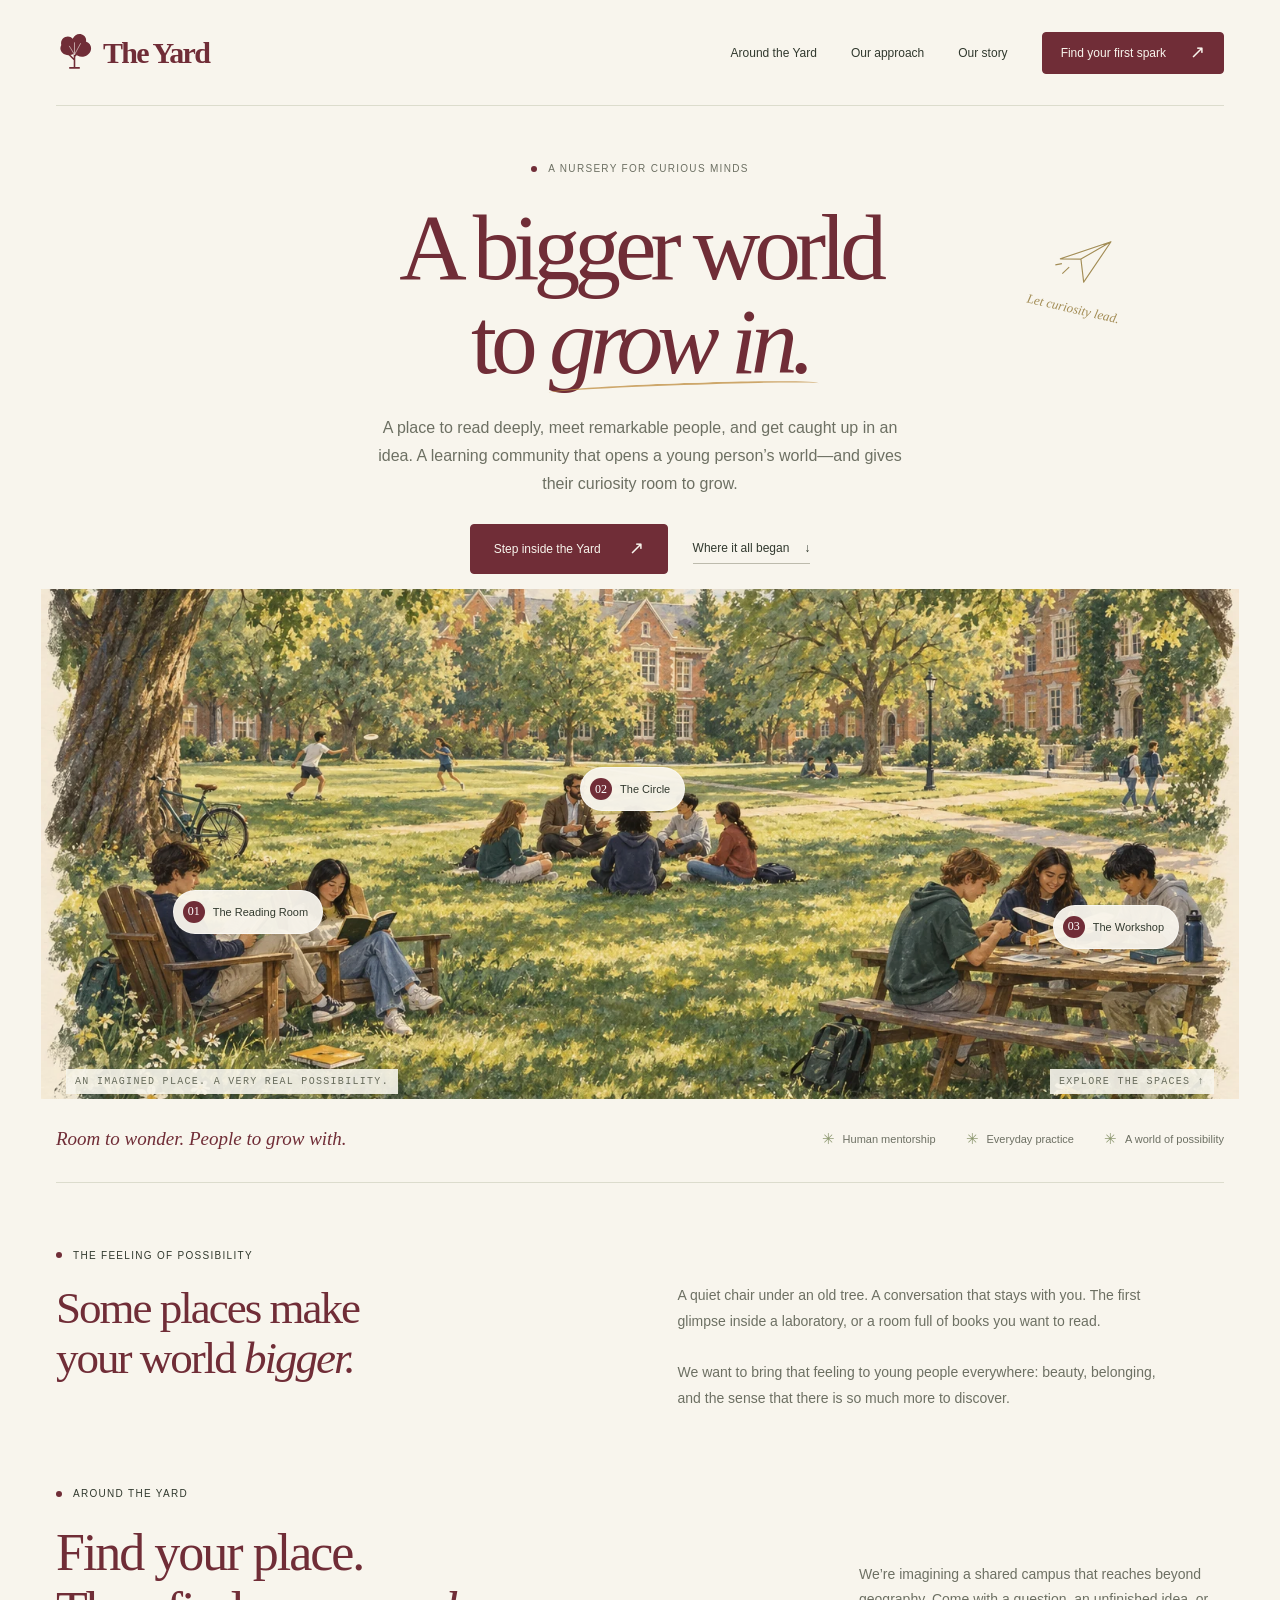
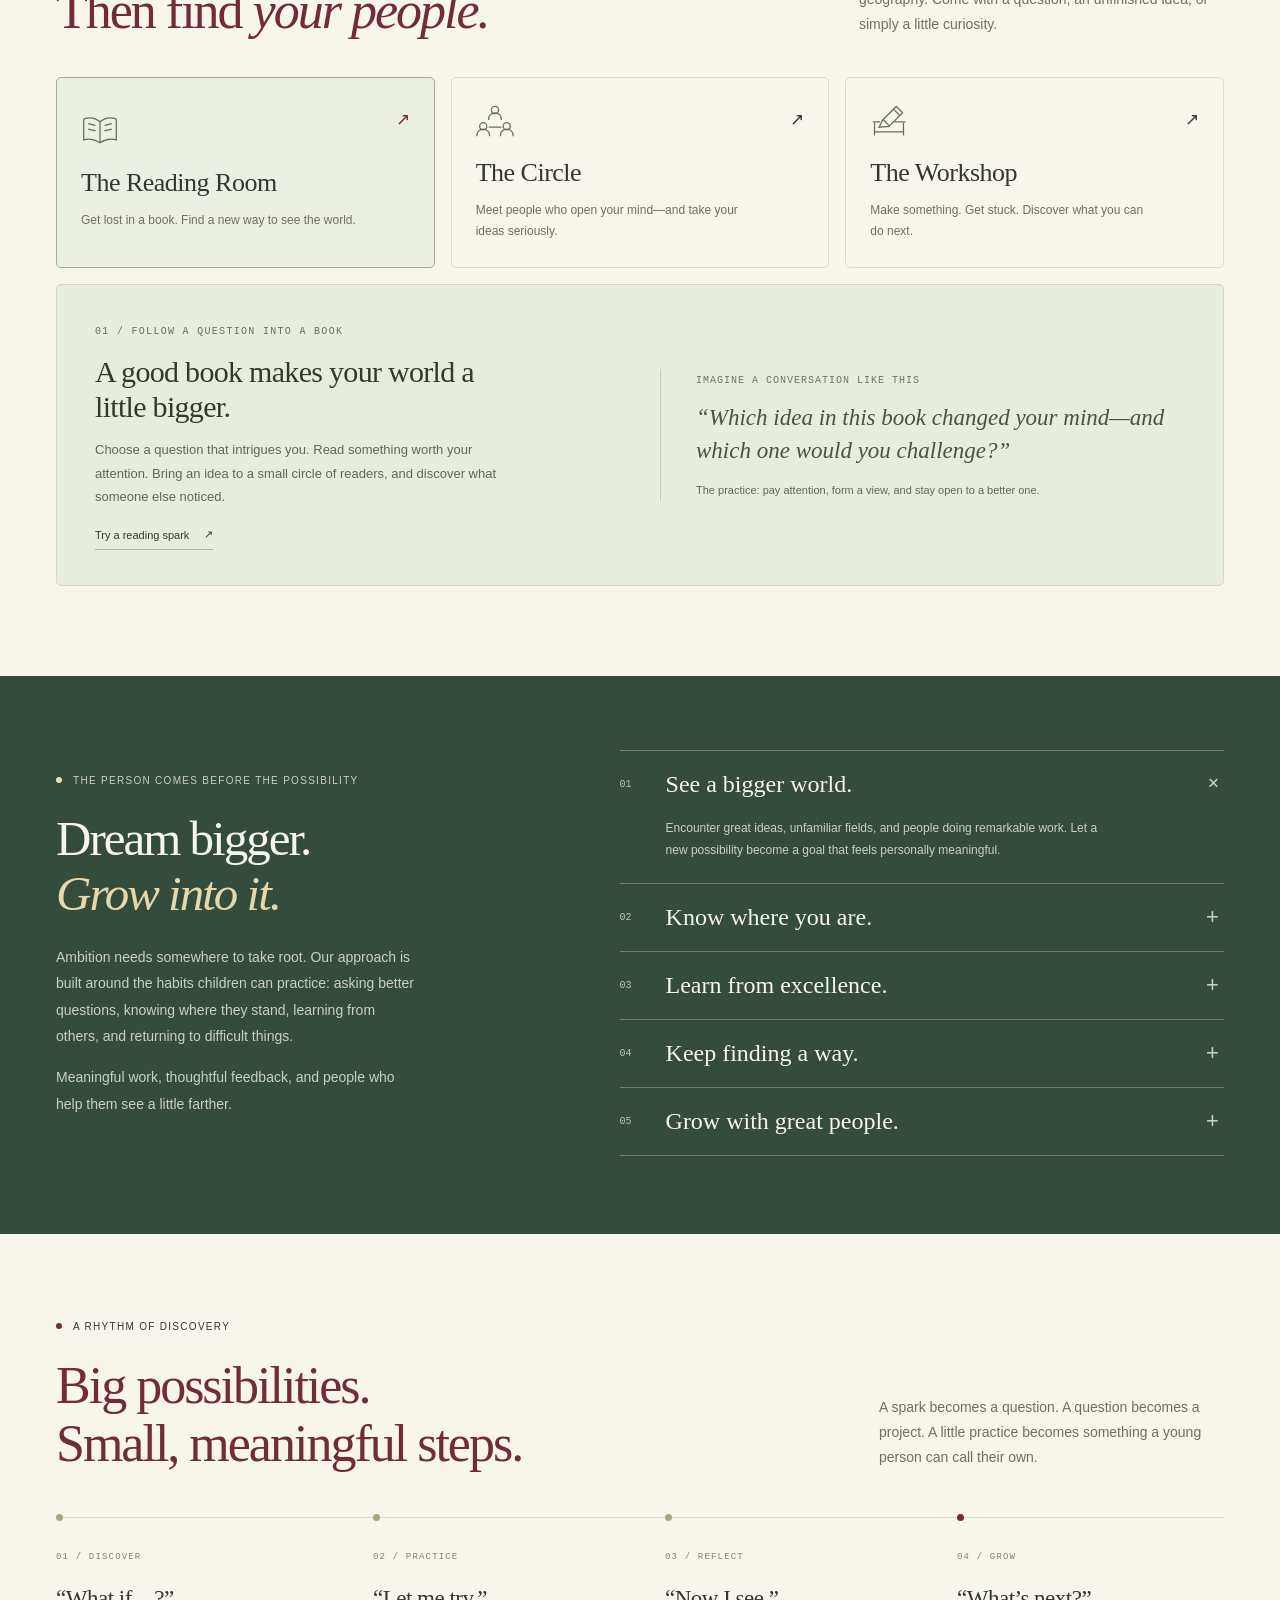
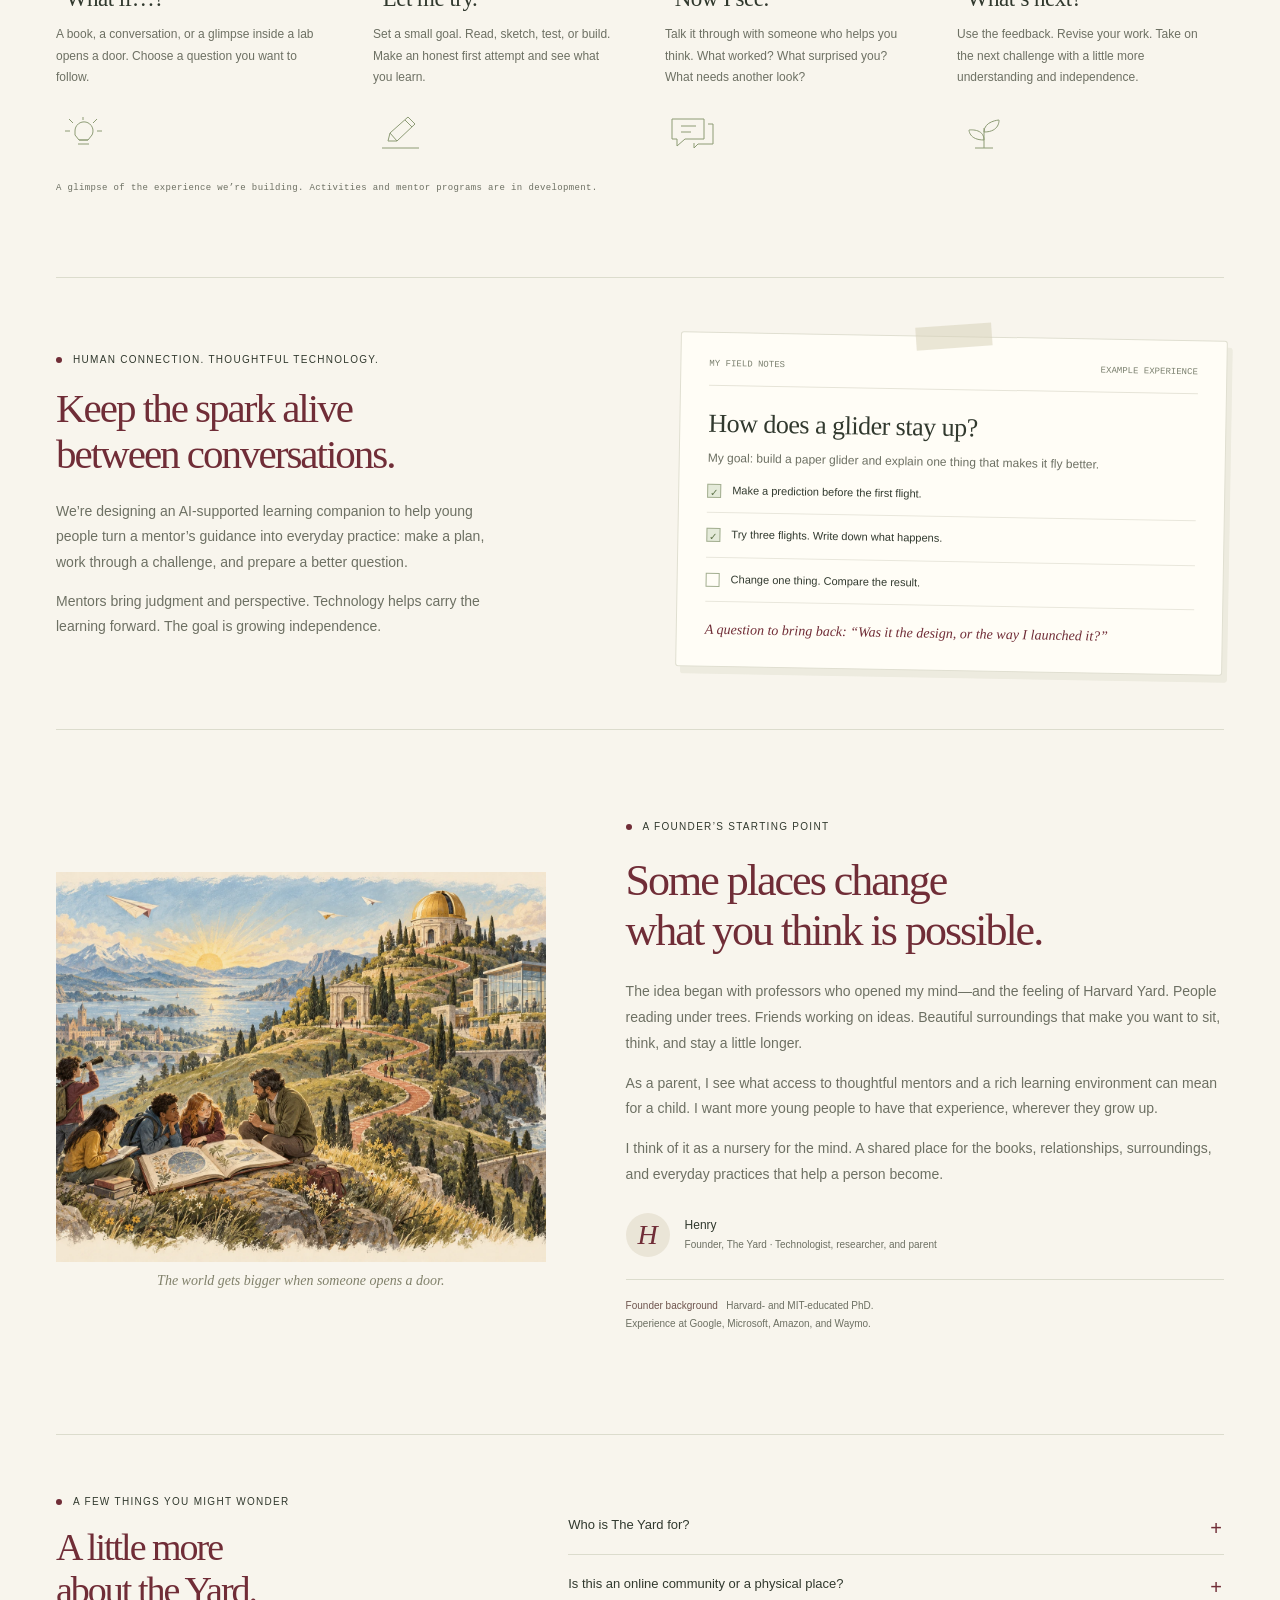
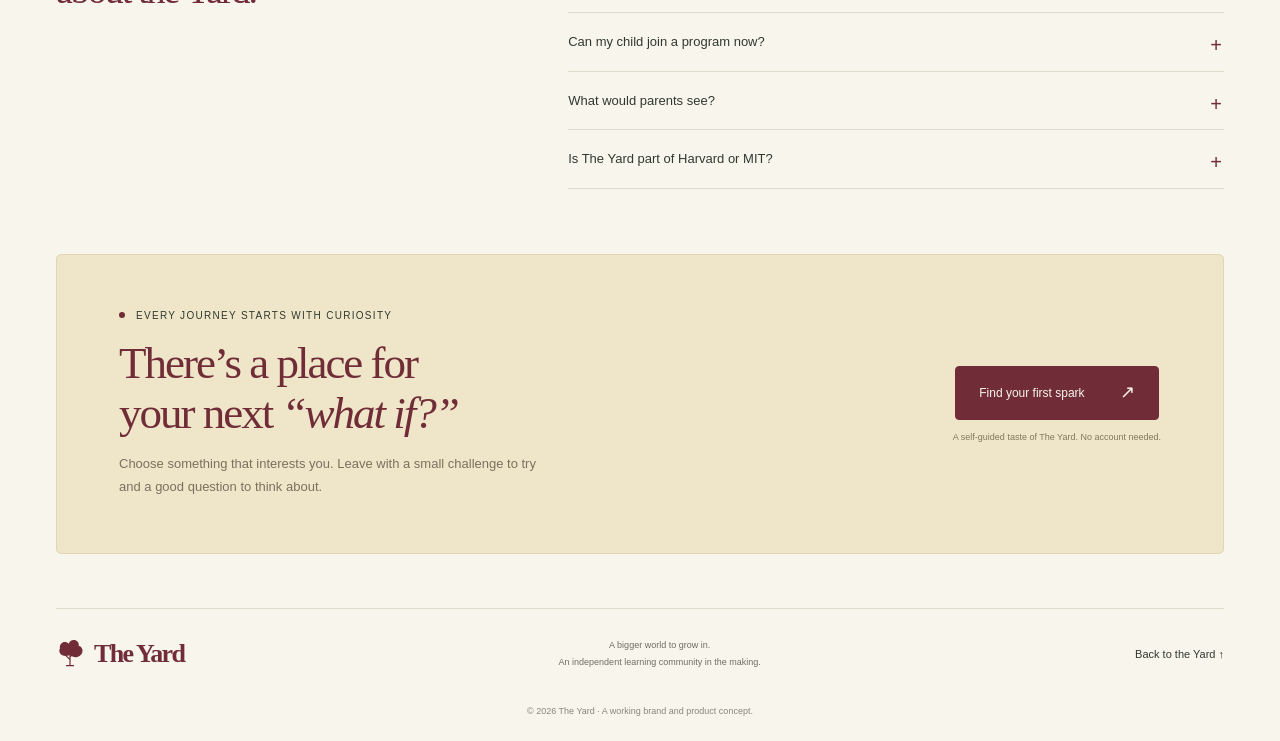
==== index.html @ 59ff6a90 "Create The Yard learning community landing page and brand explorer" ====
<!doctype html>
<html lang="en">
<head>
<meta charset="utf-8">
<meta name="viewport" content="width=device-width,initial-scale=1">
<meta name="theme-color" content="#f8f5ed">
<meta name="description" content="The Yard is a new learning community for curious young people. A place for great books, exceptional mentors, meaningful projects, and bigger possibilities.">
<meta property="og:title" content="The Yard — A bigger world to grow in.">
<meta property="og:description" content="Great books. Remarkable people. Ideas worth pursuing. An independent learning community in the making.">
<meta property="og:type" content="website">
<title>The Yard — A bigger world to grow in.</title>
<link rel="icon" href="data:image/svg+xml,%3Csvg xmlns='http://www.w3.org/2000/svg' viewBox='0 0 40 40'%3E%3Crect width='40' height='40' rx='8' fill='%23702d37'/%3E%3Cpath d='M20 30V15m0 8-9-6m9 3 9-7' stroke='%23f8f5ed' stroke-width='2' fill='none'/%3E%3Ccircle cx='13' cy='12' r='7' fill='%23f8f5ed'/%3E%3Ccircle cx='25' cy='10' r='7' fill='%23f8f5ed'/%3E%3Ccircle cx='29' cy='17' r='6' fill='%23f8f5ed'/%3E%3C/svg%3E">
<style>
:root{--paper:#f8f5ed;--wine:#702d37;--ink:#31392e;--muted:#6d7063;--line:#dcdccd;--green:#344c3c;--soft:#e8ecdf;--butter:#f0dfa8;--serif:Georgia,'Times New Roman',serif;--sans:Arial,Helvetica,sans-serif;--mono:'Courier New',monospace}
*{box-sizing:border-box}html{scroll-behavior:smooth;scroll-padding-top:25px}body{margin:0;background:var(--paper);color:var(--ink);font-family:var(--sans);-webkit-font-smoothing:antialiased}button,input{font:inherit}button{cursor:pointer;color:inherit}a{color:inherit;text-decoration:none}button,a{-webkit-tap-highlight-color:transparent}button:focus-visible,a:focus-visible,summary:focus-visible,input:focus-visible{outline:3px solid #ae7043;outline-offset:5px}::selection{background:var(--butter);color:var(--wine)}.wrap{width:min(1280px,calc(100% - 112px));margin:auto}.label{font:10px/1.5 var(--mono);letter-spacing:.13em;text-transform:uppercase}.eyebrow{font-size:10px;letter-spacing:.13em;text-transform:uppercase;display:flex;align-items:center;gap:11px}.eyebrow:before{content:'';width:6px;height:6px;border-radius:50%;background:var(--wine)}.serif{font-family:var(--serif);font-weight:400}.skip{position:fixed;top:-100px;left:20px;z-index:50;background:var(--wine);color:white;padding:14px}.skip:focus{top:10px}.brand{font:600 30px/1 var(--serif);letter-spacing:-1.7px;color:var(--wine);display:inline-flex;align-items:center;gap:10px}.brand svg{width:37px;height:43px;flex-shrink:0}.brand small{font:9px var(--sans);letter-spacing:0;align-self:flex-start;margin-top:5px}.button{display:inline-flex;align-items:center;justify-content:center;gap:28px;padding:17px 23px;font-size:12px;font-weight:500;background:var(--wine);color:var(--paper);border:1px solid var(--wine);border-radius:4px;transition:background .2s,transform .2s}.button:hover{background:#54202a;transform:translateY(-2px)}.button .arrow{font-size:18px;line-height:13px}.button.light{background:var(--paper);border-color:var(--paper);color:var(--wine)}.button.light:hover{background:#e9e4d6}.text-link{font-size:12px;display:inline-flex;align-items:center;gap:15px;border-bottom:1px solid #bdbbad;padding:8px 0}.text-link:hover{color:var(--wine);border-color:var(--wine)}header{height:106px;display:flex;align-items:center;justify-content:space-between;border-bottom:1px solid var(--line)}nav{display:flex;align-items:center;gap:34px;font-size:12px}nav>a:not(.button):hover{color:var(--wine)}nav .button{padding:13px 18px;gap:24px}
.hero{padding:57px 0 0;text-align:center;position:relative}.hero .eyebrow{justify-content:center;color:var(--muted)}h1{font:400 clamp(70px,7.3vw,106px)/1.01 var(--serif);letter-spacing:-6px;color:var(--wine);margin:27px 0 24px}h1 em{font-weight:400;position:relative}h1 em:after{content:'';position:absolute;bottom:0;left:0;right:-10px;height:8px;border-top:2px solid #c3944b;border-radius:50%;transform:rotate(-2deg);opacity:.8}.hero-description{max-width:540px;margin:0 auto;font-size:16px;line-height:1.75;color:var(--muted)}.hero-actions{display:flex;justify-content:center;align-items:center;gap:25px;margin:26px 0 15px}.hero-doodle{position:absolute;right:95px;top:116px;color:#a38d56;transform:rotate(13deg)}.hero-doodle svg{width:70px;height:70px}.hero-doodle span{display:block;font:italic 13px var(--serif);margin-top:6px}.campus{position:relative;margin:12px -15px 0}.campus>img{display:block;width:100%;height:510px;object-fit:cover;object-position:center 57%;mix-blend-mode:multiply}.campus figcaption{position:absolute;left:0;right:0;bottom:5px;display:flex;align-items:center;justify-content:space-between;font-size:9px;color:#676b5b;padding:0 25px}.campus figcaption span{padding:5px 9px;background:#f8f5ede6}.hotspot{position:absolute;border:1px solid #fff7;background:#f8f5edf2;padding:10px 14px 10px 9px;box-shadow:0 3px 20px #34452c18;border-radius:30px;font-size:11px;display:flex;align-items:center;gap:8px;transition:transform .2s,color .2s}.hotspot:hover{transform:translateY(-4px);color:var(--wine)}.hotspot i{display:grid;place-items:center;width:22px;height:22px;background:var(--wine);color:white;border-radius:50%;font:12px var(--serif);font-style:normal}.hotspot.reading{left:11%;top:59%}.hotspot.circle{left:45%;top:35%}.hotspot.workshop{right:5%;top:62%}.intro-line{display:flex;justify-content:space-between;align-items:center;padding:29px 0 32px;border-bottom:1px solid var(--line);gap:30px}.intro-line>p{font:italic 19px var(--serif);color:var(--wine);margin:0}.intro-line>div{display:flex;align-items:center;gap:30px;color:var(--muted);font-size:11px}.intro-line>div span{display:flex;align-items:center;gap:8px}.intro-line>div span:before{content:'✳';color:#8c976f;font-size:15px}
section{scroll-margin-top:25px}h2{font:400 52px/1.12 var(--serif);letter-spacing:-2px;margin:0;color:var(--wine)}h2 em{font-weight:400}.spaces{padding:86px 0 90px}.section-top{display:flex;justify-content:space-between;align-items:end;gap:50px;margin:25px 0 36px}.section-top>p{max-width:365px;color:var(--muted);font-size:14px;line-height:1.8;margin:0 0 3px}.space-tabs{display:grid;grid-template-columns:repeat(3,1fr);gap:16px}.space-tab{text-align:left;border:1px solid var(--line);background:transparent;padding:23px 24px 25px;border-radius:5px;transition:background .2s,border-color .2s;position:relative}.space-tab[aria-selected=true]{background:#ecefe3;border-color:#a1ae8d}.space-tab:hover{background:#eff0e7}.space-tab .tab-top{display:flex;justify-content:space-between;align-items:center;color:#647352;font-size:10px;margin-bottom:19px}.space-tab .tab-top svg{width:38px;height:38px;stroke-width:1.4}.space-tab h3{font:26px/1.15 var(--serif);letter-spacing:-.5px;margin:0 0 12px;color:var(--ink)}.space-tab p{font-size:12px;line-height:1.75;color:var(--muted);margin:0;max-width:280px}.space-tab .tab-arrow{position:absolute;right:24px;top:31px;font-size:17px}.space-tab[aria-selected=true] .tab-arrow{color:var(--wine)}.space-detail{display:grid;grid-template-columns:1fr 1fr;gap:40px;background:#e8ecdf;border:1px solid #d3d9c6;border-radius:5px;padding:35px 38px;margin-top:16px;min-height:240px;align-items:center}.space-detail .label{color:#647352}.space-detail h3{font:30px/1.18 var(--serif);letter-spacing:-.7px;margin:15px 0 14px;max-width:420px}.space-detail p{font-size:13px;line-height:1.8;color:#5f6856;max-width:425px;margin:0}.detail-example{border-left:1px solid #c4ccb7;padding-left:35px}.detail-example>span{font:10px var(--mono);letter-spacing:.1em;text-transform:uppercase;color:#687858}.detail-example blockquote{font:italic 23px/1.45 var(--serif);margin:14px 0;color:#45563c}.detail-example p{font-size:11px}.space-detail .text-link{margin-top:12px;font-size:11px;border-color:#aab69a}
.belief{background:var(--green);color:var(--paper);padding:74px 0 78px;position:relative;overflow:hidden}.belief .wrap{display:grid;grid-template-columns:1fr 1.25fr;gap:80px;align-items:center}.belief .eyebrow{color:#c8d1bd}.belief .eyebrow:before{background:var(--butter)}.belief h2{color:var(--paper);font-size:49px;margin:26px 0 22px}.belief h2 em{color:#e7d7a9}.belief p{font-size:14px;line-height:1.9;color:#c9d1c1;max-width:365px}.framework{border-top:1px solid #70816a}.framework details{border-bottom:1px solid #70816a}.framework summary{list-style:none;cursor:pointer;display:grid;grid-template-columns:30px 1fr 18px;gap:16px;align-items:center;padding:20px 0}.framework summary::-webkit-details-marker{display:none}.framework summary .num{font:10px var(--mono);color:#b9c6ac}.framework summary strong{font:24px var(--serif);font-weight:400}.framework summary .plus{color:#c6d1bb;font-size:22px;font-weight:300}.framework details[open] .plus{transform:rotate(45deg)}.framework details p{font-size:12px;line-height:1.8;max-width:450px;margin:0 26px 21px 46px;color:#c9d1c1}.framework summary:hover strong{color:var(--butter)}
.week{padding:87px 0 84px}.week .section-top>p{max-width:345px}.week-grid{display:grid;grid-template-columns:repeat(4,1fr);border-top:1px solid var(--line);margin-top:44px}.day{padding:27px 24px 0 0;position:relative}.day:before{content:'';position:absolute;left:0;top:-4px;width:7px;height:7px;border-radius:50%;background:#9caa86}.day:last-child:before{background:var(--wine)}.day+.day{padding-left:25px}.day+.day:before{left:25px}.day .label{color:#80846e;font-size:9px}.day h3{font:23px/1.2 var(--serif);letter-spacing:-.5px;margin:20px 0 12px}.day p{font-size:12px;line-height:1.8;color:var(--muted);margin:0}.day .day-icon{height:37px;margin-top:25px;display:flex;align-items:center;color:#8d9b75}.day-icon svg{width:55px;height:34px}.week-caption{margin:32px 0 0;color:var(--muted);font:9px var(--mono);letter-spacing:.04em}
.technology{border-top:1px solid var(--line);border-bottom:1px solid var(--line);display:grid;grid-template-columns:1fr 1fr;gap:75px;padding:58px 0;align-items:center}.technology h2{font-size:41px;margin:21px 0}.technology .copy p{font-size:14px;line-height:1.8;color:var(--muted);max-width:460px}.notebook{position:relative;background:#fffdf6;border:1px solid #e0dfd1;padding:26px 28px;box-shadow:5px 7px 0 #edebdf;transform:rotate(1deg);border-radius:3px}.notebook:before{content:'';position:absolute;width:76px;height:23px;background:#d8d2ba88;top:-12px;left:calc(50% - 38px);transform:rotate(-5deg)}.note-heading{display:flex;justify-content:space-between;color:#7b806f;font:9px var(--mono);padding-bottom:16px;border-bottom:1px solid #e6e4d8;gap:15px}.notebook h3{font:26px/1.2 var(--serif);font-weight:400;letter-spacing:-.5px;margin:22px 0 9px}.notebook>p{color:var(--muted);font-size:12px;line-height:1.7;margin:0}.note-task{display:flex;align-items:start;gap:11px;padding:13px 0;font-size:11px;line-height:1.6;border-bottom:1px solid #e9e7dc}.note-task:first-of-type{margin-top:14px}.note-check{width:14px;height:14px;flex-shrink:0;border:1px solid #a3ae90;margin-top:2px;display:grid;place-items:center;font-size:10px;color:#61754b}.note-check.done{background:#e4ead9}.note-footer{margin-top:17px;font:italic 14px/1.5 var(--serif);color:var(--wine)}
.story{padding:91px 0;display:grid;grid-template-columns:.9fr 1.1fr;gap:80px;align-items:center}.story-art{position:relative}.story-art img{width:100%;height:390px;object-fit:cover;mix-blend-mode:multiply;display:block}.story-art .art-caption{font:italic 14px/1.6 var(--serif);color:#81816b;display:block;text-align:center;margin-top:8px}.story h2{font-size:44px;margin:24px 0}.story p{font-size:14px;color:var(--muted);line-height:1.85}.founder{margin-top:25px;display:flex;gap:15px;align-items:center}.founder-mark{width:44px;height:44px;border-radius:50%;background:#eae5d7;color:var(--wine);font:italic 28px var(--serif);display:grid;place-items:center}.founder strong{display:block;font-size:12px;font-weight:500;margin-bottom:5px}.founder span{display:block;font-size:10px;line-height:1.6;color:var(--muted)}.founder-background{font-size:10px!important;border-top:1px solid var(--line);padding-top:17px;margin-top:22px!important;line-height:1.8!important}.founder-background b{color:#6e554e;font-weight:500}
.faq{border-top:1px solid var(--line);padding:61px 0 65px;display:grid;grid-template-columns:.8fr 1.2fr;gap:75px}.faq h2{font-size:38px;margin-top:19px}.faq details{border-bottom:1px solid var(--line)}.faq summary{list-style:none;cursor:pointer;padding:19px 26px 19px 0;font-size:13px;line-height:1.5;position:relative}.faq summary::-webkit-details-marker{display:none}.faq summary:after{content:'+';position:absolute;right:2px;top:17px;font-size:20px;font-weight:300;color:var(--wine)}.faq details[open] summary:after{content:'−'}.faq details p{font-size:12px;line-height:1.8;color:var(--muted);margin:0 20px 20px 0}
.start{background:#efe5c9;padding:55px 62px;border:1px solid #e0d5b6;border-radius:5px;margin:0 0 54px;display:flex;align-items:center;justify-content:space-between;gap:50px;position:relative;overflow:hidden}.start h2{font-size:45px;margin:17px 0 15px}.start p{font-size:13px;line-height:1.7;color:#7a725e;max-width:425px;margin:0}.start-action{flex-shrink:0;text-align:center}.start-action small{display:block;font-size:9px;color:#81775f;margin-top:12px}.start .button{padding:19px 23px;gap:35px}footer{border-top:1px solid var(--line);padding:28px 0 35px;display:flex;justify-content:space-between;align-items:center;gap:25px}footer .brand{font-size:26px}footer .brand svg{width:28px;height:34px}footer p{font-size:9px;color:var(--muted);line-height:1.8;text-align:center;margin:0;max-width:470px}footer>a:last-child{font-size:11px;white-space:nowrap}.footer-note{font-size:9px;text-align:center;color:#898778;padding-bottom:25px}
.place-note{display:grid;grid-template-columns:1fr 1fr;gap:22px 75px;padding:67px 0 0}.place-note .eyebrow{grid-column:1/-1}.place-note h2{font-size:45px}.place-note p{font-size:14px;line-height:1.85;color:var(--muted);max-width:495px;margin:0}.place-note+section.spaces{padding-top:76px}@media(max-width:760px){.place-note{display:block;padding-top:44px}.place-note h2{font-size:38px;margin:22px 0}.place-note p{font-size:13px}.place-note+section.spaces{padding-top:49px}}
/* A real, self-contained taste of the learning experience. */
dialog{width:min(620px,calc(100% - 30px));max-height:calc(100dvh - 40px);border:1px solid #d4d4c1;border-radius:8px;background:var(--paper);color:var(--ink);padding:35px;box-shadow:0 20px 100px #17201533}dialog::backdrop{background:#23302685;backdrop-filter:blur(4px)}.dialog-top{display:flex;align-items:center;justify-content:space-between;gap:20px}.dialog-top .label{color:#6f795e}.close-dialog{width:34px;height:34px;border-radius:50%;border:1px solid var(--line);background:transparent;font-size:23px;line-height:1}.close-dialog:hover{background:#e8eadf}dialog h2{font-size:37px;margin:20px 0 13px;letter-spacing:-1.5px}dialog .dialog-intro{font-size:13px;line-height:1.7;color:var(--muted);margin:0 0 22px}fieldset{padding:0;border:0;margin:0 0 22px}legend{font-size:12px;margin-bottom:12px;font-weight:600}.choice-grid{display:grid;grid-template-columns:repeat(3,1fr);gap:9px}.choice{display:flex;align-items:center;gap:7px;padding:13px 10px;border:1px solid var(--line);border-radius:4px;font-size:11px;cursor:pointer;line-height:1.4}.choice:has(input:checked){border-color:#879976;background:#e7eddd}.choice input{accent-color:var(--green);margin:0;width:14px;height:14px;flex-shrink:0}.form-note{font-size:10px;line-height:1.7;color:var(--muted);margin:14px 0 0}.mission-result h3{font:27px/1.2 var(--serif);margin:18px 0 12px}.mission-result>p{font-size:13px;line-height:1.8;color:var(--muted)}.mission-list{padding-left:22px;margin:21px 0;font-size:12px;line-height:1.75}.mission-list li{padding:0 0 12px 5px}.result-actions{display:flex;align-items:center;gap:20px;flex-wrap:wrap}.result-actions .button{padding:14px 18px}.result-actions .text-link{background:none;border-top:0;border-left:0;border-right:0}.mission-question{font:italic 19px/1.5 var(--serif);color:var(--wine);border-left:2px solid #c7b57c;padding-left:16px;margin:20px 0 25px}.download-status{min-height:16px;font-size:11px;color:#5e744b;margin-top:13px}body.dialog-open{overflow:hidden}[hidden]{display:none!important}
@media(min-width:1600px){.wrap{width:min(1440px,calc(100% - 160px))}.campus>img{height:560px}.hero{padding-top:70px}}
@media(max-width:1100px){.wrap{width:calc(100% - 64px)}nav{gap:22px}.hero-doodle{right:20px;top:130px}.hero-doodle svg{width:50px}.hero-doodle span{font-size:11px}h1{font-size:90px}.campus>img{height:440px}.intro-line>div{gap:17px}.intro-line>p{font-size:17px}.belief .wrap{gap:40px}.technology{gap:40px}.story{gap:40px}.story-art img{height:360px}.start{padding:45px 35px;gap:25px}.start h2{font-size:39px}.space-tab{padding:22px 18px}.space-tab h3{font-size:23px}.space-detail{padding:29px;gap:25px}}
@media(max-width:760px){.wrap{width:calc(100% - 40px)}header{height:83px}.brand{font-size:27px}.brand svg{width:30px;height:37px}nav>a:not(.button){display:none}nav .button{font-size:10px;padding:12px 13px;gap:15px}.hero{padding-top:42px}.hero .eyebrow{font-size:8px;letter-spacing:.12em}h1{font-size:clamp(54px,11.6vw,78px);letter-spacing:-3.8px;margin:26px 0 24px;line-height:1.06}.hero-description{font-size:14px;line-height:1.8;max-width:420px}.hero-actions{gap:20px;margin-top:23px}.hero-actions .button{padding:15px 18px}.hero-actions .text-link{font-size:11px}.hero-doodle{display:none}.campus{margin:20px -15px 0}.campus>img{height:340px;object-position:center center}.hotspot{font-size:9px;padding:7px 9px 7px 6px;gap:5px}.hotspot i{width:18px;height:18px;font-size:10px}.hotspot.reading{left:3%;top:61%}.hotspot.circle{left:39%;top:33%}.hotspot.workshop{right:2%;top:67%}.campus figcaption{position:relative;bottom:auto;padding:0 9px;gap:15px;text-align:left;align-items:start;margin-top:5px}.campus figcaption span{font-size:7px;line-height:1.5;padding:0}.campus figcaption span:last-child{text-align:right}.intro-line{display:block;padding:28px 0}.intro-line>p{font-size:19px;text-align:center}.intro-line>div{margin-top:22px;justify-content:center;gap:17px;font-size:9px}.intro-line>div span{gap:6px}.intro-line>div span:before{font-size:12px}.spaces{padding:57px 0 60px}h2{font-size:41px;letter-spacing:-1.6px}.section-top{display:block;margin:23px 0 28px}.section-top>p{font-size:13px;max-width:450px;margin-top:23px}.space-tabs{gap:8px}.space-tab{padding:15px 9px}.space-tab .tab-top{margin-bottom:14px;font-size:8px}.space-tab .tab-top svg{width:30px;height:30px}.space-tab h3{font-size:19px;line-height:1.1;letter-spacing:-.5px;margin-bottom:0}.space-tab p{display:none}.space-tab .tab-arrow{font-size:12px;right:10px;top:24px}.space-detail{display:block;padding:25px 22px;min-height:370px;margin-top:10px}.space-detail h3{font-size:27px}.space-detail p{font-size:12px}.detail-example{padding:20px 0 0;border-left:0;border-top:1px solid #c4ccb7;margin-top:22px}.detail-example blockquote{font-size:21px;line-height:1.4}.detail-example p{font-size:11px}.belief{padding:51px 0}.belief .wrap{display:block}.belief h2{font-size:41px}.belief p{font-size:13px;max-width:430px}.framework{margin-top:30px}.framework summary{padding:18px 0;gap:10px}.framework summary strong{font-size:22px}.framework details p{margin-left:40px}.week{padding:56px 0}.week-grid{grid-template-columns:1fr 1fr;margin-top:33px;gap:25px 22px}.day,.day+.day{padding:23px 0 0}.day+.day:before{left:0}.day:nth-child(n+3){border-top:1px solid var(--line)}.day h3{font-size:23px}.day p{font-size:12px}.day .day-icon{margin-top:17px}.week-caption{font-size:8px;line-height:1.7}.technology{grid-template-columns:1fr;gap:33px;padding:49px 0 54px}.technology h2{font-size:37px}.technology .copy p{font-size:13px}.notebook{padding:24px 22px;margin:0 5px}.note-heading{font-size:8px}.story{grid-template-columns:1fr;gap:29px;padding:50px 0}.story-art{order:2}.story-art img{height:290px}.story h2{font-size:38px}.story p{font-size:13px}.story-art .art-caption{font-size:13px}.faq{grid-template-columns:1fr;gap:15px;padding:44px 0}.faq h2{font-size:34px}.faq summary{font-size:12px}.start{padding:34px 25px;display:block;margin-bottom:35px}.start h2{font-size:36px}.start p{font-size:12px}.start-action{margin-top:25px;display:inline-block}.start .button{padding:16px 20px;gap:25px}footer{flex-wrap:wrap;padding:25px 0;gap:20px}footer p{order:3;text-align:left;max-width:450px;font-size:9px}footer>a:last-child{margin-left:auto;font-size:10px}.footer-note{text-align:left;font-size:8px}.choice-grid{grid-template-columns:1fr}.choice{padding:12px;font-size:12px}dialog{padding:25px;max-height:calc(100dvh - 24px)}dialog h2{font-size:33px}.result-actions{gap:13px}.mission-question{font-size:18px}}
@media(prefers-reduced-motion:reduce){html{scroll-behavior:auto}*,*:before,*:after{transition:none!important;animation:none!important}}
</style>
</head>
<body>
<a href="#main" class="skip">Skip to content</a>
<div class="wrap"><header>
<a class="brand" href="#" aria-label="The Yard home"><svg viewBox="0 0 42 47" fill="none" aria-hidden="true"><path d="M21 40V20m0 12L10 21m11 7 11-12M15 41h12" stroke="currentColor" stroke-width="1.8"/><path d="M21 25C10 30 2 22 6 15c-2-8 8-13 13-7 4-10 17-5 15 3 9 3 7 15-2 17-5 1-8-1-11-3Z" fill="currentColor"/><path d="m21 26-6-10m6 10 7-13M21 26V12" stroke="#f8f5ed" stroke-width="1" opacity=".65"/></svg>The Yard</a>
<nav aria-label="Main navigation"><a href="#yard">Around the Yard</a><a href="#approach">Our approach</a><a href="#story">Our story</a><a class="button" href="#start">Find your first spark <span class="arrow" aria-hidden="true">↗</span></a></nav>
</header></div>
<main id="main">
<div class="wrap">
<section class="hero" aria-labelledby="hero-title">
<div class="eyebrow">A nursery for curious minds</div>
<h1 id="hero-title">A bigger world<br>to <em>grow in.</em></h1>
<p class="hero-description">A place to read deeply, meet remarkable people, and get caught up in an idea. A learning community that opens a young person’s world—and gives their curiosity room to grow.</p>
<div class="hero-actions"><a class="button" href="#yard">Step inside the Yard <span class="arrow" aria-hidden="true">↗</span></a><a class="text-link" href="#story">Where it all began <span aria-hidden="true">↓</span></a></div>
<div class="hero-doodle" aria-hidden="true"><svg viewBox="0 0 80 80" fill="none"><path d="m13 48 52-32-20 52-9-25-23 5Zm23-5 29-27M19 64l6-9m-16 1 7-3" stroke="currentColor" stroke-width="1.3" stroke-linejoin="round"/></svg><span>Let curiosity lead.</span></div>
<figure class="campus"><img src="[data-uri]" width="1536" height="1024" alt="An illustrated leafy university yard where young people read, build a model glider, play, and talk with a mentor." fetchpriority="high">
<button class="hotspot reading" type="button" data-space-link="reading"><i aria-hidden="true">01</i>The Reading Room</button><button class="hotspot circle" type="button" data-space-link="circle"><i aria-hidden="true">02</i>The Circle</button><button class="hotspot workshop" type="button" data-space-link="workshop"><i aria-hidden="true">03</i>The Workshop</button>
<figcaption><span class="label">An imagined place. A very real possibility.</span><span class="label">Explore the spaces ↑</span></figcaption></figure>
</section>
<div class="intro-line"><p>Room to wonder. People to grow with.</p><div><span>Human mentorship</span><span>Everyday practice</span><span>A world of possibility</span></div></div>
<section class="place-note" aria-labelledby="place-title"><div class="eyebrow">The feeling of possibility</div><h2 id="place-title">Some places make<br>your world <em>bigger.</em></h2><p>A quiet chair under an old tree. A conversation that stays with you. The first glimpse inside a laboratory, or a room full of books you want to read.<br><br>We want to bring that feeling to young people everywhere: beauty, belonging, and the sense that there is so much more to discover.</p></section>
<section class="spaces" id="yard" aria-labelledby="spaces-title"><div class="eyebrow">Around the Yard</div><div class="section-top"><h2 id="spaces-title">Find your place.<br>Then find <em>your people.</em></h2><p>We’re imagining a shared campus that reaches beyond geography. Come with a question, an unfinished idea, or simply a little curiosity.</p></div>
<div class="space-tabs" role="tablist" aria-label="Explore the spaces in The Yard">
<button class="space-tab" type="button" id="tab-reading" role="tab" aria-selected="true" aria-controls="space-panel" data-space="reading"><span class="tab-top"><svg viewBox="0 0 42 38" fill="none" stroke="currentColor" aria-hidden="true"><path d="M21 10C15 5 8 5 3 7v23c6-2 12-1 18 3 6-4 12-5 18-3V7c-5-2-12-2-18 3Zm0 0v23M8 12l8 2m-8 4 8 2m10-6 8-2m-8 8 8-2"/></svg></span><span class="tab-arrow" aria-hidden="true">↗</span><h3>The Reading Room</h3><p>Get lost in a book. Find a new way to see the world.</p></button>
<button class="space-tab" type="button" id="tab-circle" role="tab" aria-selected="false" aria-controls="space-panel" tabindex="-1" data-space="circle"><span class="tab-top"><svg viewBox="0 0 42 38" fill="none" stroke="currentColor" aria-hidden="true"><circle cx="21" cy="8" r="4"/><circle cx="8" cy="26" r="4"/><circle cx="34" cy="26" r="4"/><path d="M14 19v-1a7 7 0 0 1 14 0v1M1 37v-1a7 7 0 0 1 14 0v1m12 0v-1a7 7 0 0 1 14 0v1M14 27h14"/></svg></span><span class="tab-arrow" aria-hidden="true">↗</span><h3>The Circle</h3><p>Meet people who open your mind—and take your ideas seriously.</p></button>
<button class="space-tab" type="button" id="tab-workshop" role="tab" aria-selected="false" aria-controls="space-panel" tabindex="-1" data-space="workshop"><span class="tab-top"><svg viewBox="0 0 42 38" fill="none" stroke="currentColor" aria-hidden="true"><path d="m10 27 4-8L29 4l7 7-15 15-11 1ZM26 7l7 7M15 19l7 7M5 32h32M5 36V22m32 14V22"/><path d="M3 21h8m16 0h12"/></svg></span><span class="tab-arrow" aria-hidden="true">↗</span><h3>The Workshop</h3><p>Make something. Get stuck. Discover what you can do next.</p></button>
</div>
<div class="space-detail" id="space-panel" role="tabpanel" aria-labelledby="tab-reading" tabindex="0"><div><span class="label" id="space-kicker">01 / Follow a question into a book</span><h3 id="space-title">A good book makes your world a little bigger.</h3><p id="space-copy">Choose a question that intrigues you. Read something worth your attention. Bring an idea to a small circle of readers, and discover what someone else noticed.</p><button class="text-link" type="button" id="space-try" data-open-mission style="background:none;border-top:0;border-left:0;border-right:0">Try a reading spark <span aria-hidden="true">↗</span></button></div><div class="detail-example"><span>Imagine a conversation like this</span><blockquote id="space-question">“Which idea in this book changed your mind—and which one would you challenge?”</blockquote><p id="space-example">The practice: pay attention, form a view, and stay open to a better one.</p></div></div>
</section>
</div>
<section class="belief" id="approach" aria-labelledby="belief-title"><div class="wrap"><div><div class="eyebrow">The person comes before the possibility</div><h2 id="belief-title">Dream bigger.<br><em>Grow into it.</em></h2><p>Ambition needs somewhere to take root. Our approach is built around the habits children can practice: asking better questions, knowing where they stand, learning from others, and returning to difficult things.</p><p>Meaningful work, thoughtful feedback, and people who help them see a little farther.</p></div><div class="framework">
<details open><summary><span class="num">01</span><strong>See a bigger world.</strong><span class="plus" aria-hidden="true">+</span></summary><p>Encounter great ideas, unfamiliar fields, and people doing remarkable work. Let a new possibility become a goal that feels personally meaningful.</p></details>
<details><summary><span class="num">02</span><strong>Know where you are.</strong><span class="plus" aria-hidden="true">+</span></summary><p>Make a prediction. Try something. Notice the gap between what you expected and what happened. Honest reflection gives the next step a direction.</p></details>
<details><summary><span class="num">03</span><strong>Learn from excellence.</strong><span class="plus" aria-hidden="true">+</span></summary><p>Study a beautiful proof, a thoughtful argument, or an ingenious design. Compare approaches, ask what makes them work, and raise the standard of your own work.</p></details>
<details><summary><span class="num">04</span><strong>Keep finding a way.</strong><span class="plus" aria-hidden="true">+</span></summary><p>Return after a failed attempt. Change the strategy, ask for help, and make one concrete improvement. Give persistence a thoughtful practice.</p></details>
<details><summary><span class="num">05</span><strong>Grow with great people.</strong><span class="plus" aria-hidden="true">+</span></summary><p>Build relationships with mentors and peers who are curious about your thinking. Prepare questions, listen carefully, and put their feedback to work.</p></details>
</div></div></section>
<div class="wrap">
<section class="week" aria-labelledby="week-title"><div class="eyebrow">A rhythm of discovery</div><div class="section-top"><h2 id="week-title">Big possibilities.<br>Small, meaningful steps.</h2><p>A spark becomes a question. A question becomes a project. A little practice becomes something a young person can call their own.</p></div><div class="week-grid">
<article class="day"><span class="label">01 / Discover</span><h3>“What if…?”</h3><p>A book, a conversation, or a glimpse inside a lab opens a door. Choose a question you want to follow.</p><div class="day-icon" aria-hidden="true"><svg viewBox="0 0 55 34" fill="none" stroke="currentColor"><path d="M22 28h11m-10-4h9m-13-9a9 9 0 1 1 17 4l-4 5h-9l-4-5ZM27 1v3M9 15h5m27 0h5M13 3l4 4m20 0 4-4"/></svg></div></article>
<article class="day"><span class="label">02 / Practice</span><h3>“Let me try.”</h3><p>Set a small goal. Read, sketch, test, or build. Make an honest first attempt and see what you learn.</p><div class="day-icon" aria-hidden="true"><svg viewBox="0 0 55 34" fill="none" stroke="currentColor"><path d="m15 25 2-8L35 1l7 7-18 17-9 0Zm2-8 7 8M32 4l7 7M9 32h37"/></svg></div></article>
<article class="day"><span class="label">03 / Reflect</span><h3>“Now I see.”</h3><p>Talk it through with someone who helps you think. What worked? What surprised you? What needs another look?</p><div class="day-icon" aria-hidden="true"><svg viewBox="0 0 55 34" fill="none" stroke="currentColor"><path d="M7 3h32v20H20l-8 7v-7H7ZM16 10h15m-15 6h10m17-8h5v20H33l-4 4v-5"/></svg></div></article>
<article class="day"><span class="label">04 / Grow</span><h3>“What’s next?”</h3><p>Use the feedback. Revise your work. Take on the next challenge with a little more understanding and independence.</p><div class="day-icon" aria-hidden="true"><svg viewBox="0 0 55 34" fill="none" stroke="currentColor"><path d="M27 32V12m0 12C12 24 12 14 12 14s15-2 15 10Zm0-8C27 5 42 4 42 4s1 12-15 12ZM18 32h18"/></svg></div></article>
</div><p class="week-caption">A glimpse of the experience we’re building. Activities and mentor programs are in development.</p></section>
<section class="technology" aria-labelledby="technology-title"><div class="copy"><div class="eyebrow">Human connection. Thoughtful technology.</div><h2 id="technology-title">Keep the spark alive<br>between conversations.</h2><p>We’re designing an AI-supported learning companion to help young people turn a mentor’s guidance into everyday practice: make a plan, work through a challenge, and prepare a better question.</p><p>Mentors bring judgment and perspective. Technology helps carry the learning forward. The goal is growing independence.</p></div><div class="notebook" aria-label="Illustrative practice notebook"><div class="note-heading"><span>MY FIELD NOTES</span><span>EXAMPLE EXPERIENCE</span></div><h3>How does a glider stay up?</h3><p>My goal: build a paper glider and explain one thing that makes it fly better.</p><div class="note-task"><span class="note-check done" aria-hidden="true">✓</span><span>Make a prediction before the first flight.</span></div><div class="note-task"><span class="note-check done" aria-hidden="true">✓</span><span>Try three flights. Write down what happens.</span></div><div class="note-task"><span class="note-check" aria-hidden="true"></span><span>Change one thing. Compare the result.</span></div><div class="note-footer">A question to bring back: “Was it the design, or the way I launched it?”</div></div></section>
<section class="story" id="story" aria-labelledby="story-title"><div class="story-art"><img src="[data-uri]" width="1536" height="1024" loading="lazy" alt="An illustrated path from a circle of young readers toward a university, observatory, and science laboratory."><span class="art-caption">The world gets bigger when someone opens a door.</span></div><div><div class="eyebrow">A founder’s starting point</div><h2 id="story-title">Some places change<br>what you think is possible.</h2><p>The idea began with professors who opened my mind—and the feeling of Harvard Yard. People reading under trees. Friends working on ideas. Beautiful surroundings that make you want to sit, think, and stay a little longer.</p><p>As a parent, I see what access to thoughtful mentors and a rich learning environment can mean for a child. I want more young people to have that experience, wherever they grow up.</p><p>I think of it as a nursery for the mind. A shared place for the books, relationships, surroundings, and everyday practices that help a person become.</p><div class="founder"><div class="founder-mark" aria-hidden="true">H</div><div><strong>Henry</strong><span>Founder, The Yard · Technologist, researcher, and parent</span></div></div><p class="founder-background"><b>Founder background</b> &nbsp; Harvard- and MIT-educated PhD.<br>Experience at Google, Microsoft, Amazon, and Waymo.</p></div></section>
<section class="faq" id="questions" aria-labelledby="faq-title"><div><div class="eyebrow">A few things you might wonder</div><h2 id="faq-title">A little more<br>about the Yard.</h2></div><div>
<details><summary>Who is The Yard for?</summary><p>We’re initially imagining curious young people around ages 11–16, including those still discovering what interests them. The starting point is willingness to explore, try, and learn with others.</p></details>
<details><summary>Is this an online community or a physical place?</summary><p>The vision begins with an online community: reading circles, mentor conversations, and meaningful projects that connect young people across geography. Local gatherings and visits to inspiring places are part of the longer-term ambition. The illustrated campus represents that vision.</p></details>
<details><summary>Can my child join a program now?</summary><p>The Yard is an early-stage venture. Programs, mentor participation, and pricing are still being developed. You can try the first-spark activity on this page today; it’s a self-guided sample, with no account or registration required.</p></details>
<details><summary>What would parents see?</summary><p>Our intention is to share concrete examples of learning: the goal a child chose, the work they attempted, and how they responded to feedback. Young people should have a meaningful say in their goals and room to develop independence.</p></details>
<details><summary>Is The Yard part of Harvard or MIT?</summary><p>The Yard is an independent venture. Harvard and MIT refer to the founder’s educational background. The Yard is not affiliated with or endorsed by either university.</p></details>
</div></section>
<section class="start" id="start" aria-labelledby="start-title"><div><div class="eyebrow">Every journey starts with curiosity</div><h2 id="start-title">There’s a place for<br>your next <em>“what if?”</em></h2><p>Choose something that interests you. Leave with a small challenge to try and a good question to think about.</p></div><div class="start-action"><button class="button" type="button" data-open-mission>Find your first spark <span class="arrow" aria-hidden="true">↗</span></button><small>A self-guided taste of The Yard. No account needed.</small></div></section>
</div>
</main>
<div class="wrap"><footer><a class="brand" href="#" aria-label="The Yard home"><svg viewBox="0 0 42 47" fill="none" aria-hidden="true"><path d="M21 40V20m0 12L10 21m11 7 11-12M15 41h12" stroke="currentColor" stroke-width="1.8"/><path d="M21 25C10 30 2 22 6 15c-2-8 8-13 13-7 4-10 17-5 15 3 9 3 7 15-2 17-5 1-8-1-11-3Z" fill="currentColor"/></svg>The Yard</a><p>A bigger world to grow in.<br>An independent learning community in the making.</p><a href="#main">Back to the Yard <span aria-hidden="true">↑</span></a></footer><div class="footer-note">© <span id="year">2026</span> The Yard · A working brand and product concept.</div></div>
<dialog id="spark-dialog" aria-labelledby="spark-title"><div class="dialog-top"><span class="label">A little spark from the Yard</span><button type="button" class="close-dialog" aria-label="Close activity chooser">×</button></div><h2 id="spark-title">Follow your curiosity.</h2><p class="dialog-intro" id="spark-intro">Pick an interest and a little time. We’ll suggest a small, self-guided challenge to get you started.</p><form id="spark-form"><fieldset><legend>What would you like to explore?</legend><div class="choice-grid"><label class="choice"><input type="radio" name="interest" value="reading" checked> Books &amp; ideas</label><label class="choice"><input type="radio" name="interest" value="science"> The natural world</label><label class="choice"><input type="radio" name="interest" value="building"> Making things</label></div></fieldset><fieldset><legend>How much time do you have?</legend><div class="choice-grid"><label class="choice"><input type="radio" name="time" value="15" checked> 15 minutes</label><label class="choice"><input type="radio" name="time" value="30"> 30 minutes</label><label class="choice"><input type="radio" name="time" value="week"> A little each day</label></div></fieldset><button class="button" type="submit">Show me my spark <span class="arrow" aria-hidden="true">↗</span></button><p class="form-note">These activities are prepared examples. Your choices stay on this page; nothing is sent or stored.</p></form><div class="mission-result" id="mission-result" hidden><span class="label" id="mission-meta"></span><h3 id="mission-title"></h3><p id="mission-description"></p><ol class="mission-list" id="mission-steps"></ol><div class="mission-question" id="mission-question"></div><div class="result-actions"><button class="button" type="button" id="download-mission">Keep this spark <span class="arrow" aria-hidden="true">↓</span></button><button class="text-link" type="button" id="restart-mission">Try another interest <span aria-hidden="true">↺</span></button></div><div class="download-status" id="download-status" role="status"></div></div></dialog>
<script>
(() => {
  'use strict';
  // Fixed working-brand variants for the separate naming review page.
  const brandChoices = { yard: 'The Yard', grove: 'The Grove', commons: 'The Commons', longview: 'Longview', openfield: 'Openfield', wonder: 'Wonder & Work' };
  const selectedBrand = new URLSearchParams(window.location.search).get('brand');
  const brandName = brandChoices[selectedBrand] || 'The Yard';
  if (brandName !== 'The Yard') {
    const contextualName = brandName.startsWith('The ') ? 'the ' + brandName.slice(4) : brandName;
    const rewrite = text => text.replace(/The Yard/g, brandName).replace(/the Yard/g, contextualName);
    const walker = document.createTreeWalker(document.body, NodeFilter.SHOW_TEXT);
    const nodes = [];
    while (walker.nextNode()) if (!['SCRIPT', 'STYLE'].includes(walker.currentNode.parentElement.tagName)) nodes.push(walker.currentNode);
    nodes.forEach(node => { node.nodeValue = rewrite(node.nodeValue); });
    document.querySelectorAll('[aria-label]').forEach(el => el.setAttribute('aria-label', rewrite(el.getAttribute('aria-label'))));
    document.querySelectorAll('meta[property^="og:"],meta[name="description"]').forEach(el => el.setAttribute('content', rewrite(el.getAttribute('content'))));
    document.title = rewrite(document.title);
  }
  const spaces = {
    reading: { kicker: '01 / Follow a question into a book', title: 'A good book makes your world a little bigger.', copy: 'Choose a question that intrigues you. Read something worth your attention. Bring an idea to a small circle of readers, and discover what someone else noticed.', question: '“Which idea in this book changed your mind—and which one would you challenge?”', example: 'The practice: pay attention, form a view, and stay open to a better one.', cta: 'Try a reading spark', interest: 'reading' },
    circle: { kicker: '02 / Find people who expand your thinking', title: 'One conversation can open a whole new world.', copy: 'Meet a mentor through a question you care about. Hear how an expert approaches uncertainty. Share your thinking with curious peers and leave with something new to explore.', question: '“What did you believe about your field when you were my age—and what changed your mind?”', example: 'The practice: prepare thoughtful questions, listen closely, and turn a new perspective into action.', cta: 'Find a question to explore', interest: 'science' },
    workshop: { kicker: '03 / Give an idea somewhere to begin', title: 'An unfinished idea is a very good starting point.', copy: 'Build a model. Investigate a pattern. Write an argument. Work through a meaningful challenge, get feedback, and discover what happens when you give an idea another attempt.', question: '“What changed between your first attempt and this one—and how do you know it helped?”', example: 'The practice: plan, test, notice, revise. Let your work show you the next step.', cta: 'Try a making spark', interest: 'building' }
  };
  let activeSpace = 'reading';
  const tabs = Array.from(document.querySelectorAll('[data-space]'));
  function selectSpace(key, focus = false) {
    if (!spaces[key]) return;
    activeSpace = key;
    const selected = spaces[key];
    tabs.forEach(tab => {
      const active = tab.dataset.space === key;
      tab.setAttribute('aria-selected', String(active));
      tab.tabIndex = active ? 0 : -1;
      if (active && focus) tab.focus();
    });
    document.getElementById('space-panel').setAttribute('aria-labelledby', 'tab-' + key);
    for (const [id, field] of [['space-kicker','kicker'],['space-title','title'],['space-copy','copy'],['space-question','question'],['space-example','example']]) document.getElementById(id).textContent = selected[field];
    const cta = document.getElementById('space-try');
    cta.replaceChildren(document.createTextNode(selected.cta + ' '));
    const arrow = document.createElement('span'); arrow.textContent = '↗'; arrow.setAttribute('aria-hidden','true'); cta.append(arrow);
  }
  tabs.forEach((tab, index) => {
    tab.addEventListener('click', () => selectSpace(tab.dataset.space));
    tab.addEventListener('keydown', event => {
      let next;
      if (event.key === 'ArrowRight') next = (index + 1) % tabs.length;
      if (event.key === 'ArrowLeft') next = (index + tabs.length - 1) % tabs.length;
      if (event.key === 'Home') next = 0;
      if (event.key === 'End') next = tabs.length - 1;
      if (next !== undefined) { event.preventDefault(); selectSpace(tabs[next].dataset.space, true); }
    });
  });
  document.querySelectorAll('[data-space-link]').forEach(button => button.addEventListener('click', () => {
    selectSpace(button.dataset.spaceLink);
    document.getElementById('yard').scrollIntoView({ behavior: window.matchMedia('(prefers-reduced-motion: reduce)').matches ? 'instant' : 'smooth' });
    document.getElementById('tab-' + button.dataset.spaceLink).focus({ preventScroll: true });
  }));
  const missions = {
    reading: {
      title: 'Borrow a different pair of eyes.', description: 'Find a book you already have. Choose a passage that surprises you, makes you curious, or gives you something to disagree with.',
      short: ['Read a few pages slowly. Pick one sentence you want to think about.', 'Write what you think it means, in your own words. What makes you say that?', 'Write one question you would ask the author. Share it with someone you know.'],
      extra: 'Reread the passage from another person’s point of view. Write a different interpretation and find a detail that supports it.',
      week: ['Day 1: Choose a book and write one question you hope it helps you explore.', 'Days 2–3: Read a manageable amount each day. Keep one idea or question from each session.', 'Day 4: Find a claim or a character’s decision you would challenge. Explain why.', 'Day 5: Discuss it with someone you know. Ask what they noticed that you missed.', 'Days 6–7: Revisit your first question. Write what changed and choose what you want to read next.'],
      question: 'What did someone else notice that you didn’t?'
    },
    science: {
      title: 'Look closely. Then look again.', description: 'Choose something ordinary you can observe safely: a leaf, a houseplant, a cloud through a window, or shadows on a wall. Your first tool is attention.',
      short: ['Write three things you notice and one question about what might explain them.', 'Make a small sketch. Look again and add two details you missed the first time.', 'Separate your notes into observations and possible explanations. What would you need to check?'],
      extra: 'Find a second example nearby. Compare it with the first and write one way the comparison changes your explanation.',
      week: ['Day 1: Pick a plant or a patch of shade you can observe safely over several days. Write a question.', 'Days 2–3: Observe it at a similar time. Sketch what you see and note the conditions.', 'Day 4: Make a prediction about what you will see tomorrow and explain your reasoning.', 'Day 5: Compare the prediction with your observation. What else could explain the result?', 'Days 6–7: Show your notes to someone you know. Find a reliable reference together and write a better next question.'],
      question: 'Which part did you observe, and which part did you assume?'
    },
    building: {
      title: 'Give a small idea its first flight.', description: 'Use a sheet of paper to make a glider. Find a clear indoor space and launch gently, away from people and fragile objects. Keep the materials simple.',
      short: ['Fold a paper glider and predict how it will fly. Write down your prediction.', 'Try three gentle flights from the same starting point. Estimate the distance each time.', 'Change one fold. Try three more flights and compare. What can you reasonably conclude?'],
      extra: 'Repeat the comparison while keeping the launch as similar as you can. Explain why one unusually long flight might be misleading.',
      week: ['Day 1: Fold a glider. Predict what will help it fly farther and record a first set of flights.', 'Days 2–3: Change one feature at a time. Keep brief notes or sketches and repeat each test.', 'Day 4: Study an explanation of glider flight with a trusted adult. Choose one idea to investigate.', 'Day 5: Test the idea, keeping the launch and starting point as consistent as you can.', 'Days 6–7: Present your best design and evidence. Name one uncertainty and choose your next experiment.'],
      question: 'Did the design improve, or did one flight just get lucky?'
    }
  };
  const dialog = document.getElementById('spark-dialog');
  const form = document.getElementById('spark-form');
  const result = document.getElementById('mission-result');
  let returnFocus = null;
  let downloadText = '';
  function resetForm() {
    form.hidden = false; result.hidden = true;
    document.getElementById('spark-title').textContent = 'Follow your curiosity.';
    document.getElementById('spark-intro').hidden = false;
    document.getElementById('download-status').textContent = '';
  }
  document.querySelectorAll('[data-open-mission]').forEach(button => button.addEventListener('click', () => {
    returnFocus = button; resetForm();
    if (button.id === 'space-try') form.querySelector('input[value="' + spaces[activeSpace].interest + '"]').checked = true;
    dialog.showModal(); document.body.classList.add('dialog-open');
  }));
  dialog.querySelector('.close-dialog').addEventListener('click', () => dialog.close());
  dialog.addEventListener('click', event => {
    if (event.target !== dialog) return;
    const box = dialog.getBoundingClientRect();
    if (event.clientX < box.left || event.clientX > box.right || event.clientY < box.top || event.clientY > box.bottom) dialog.close();
  });
  dialog.addEventListener('close', () => { document.body.classList.remove('dialog-open'); if (returnFocus) returnFocus.focus({preventScroll:true}); });
  form.addEventListener('submit', event => {
    event.preventDefault();
    const data = new FormData(form); const interest = data.get('interest'); const time = data.get('time'); const mission = missions[interest];
    if (!mission) return;
    const steps = time === 'week' ? mission.week : [...mission.short, ...(time === '30' ? [mission.extra] : [])];
    const duration = time === 'week' ? 'ONE WEEK · A LITTLE EACH DAY' : time + ' MINUTES · ONE SMALL BEGINNING';
    document.getElementById('mission-meta').textContent = duration;
    document.getElementById('mission-title').textContent = mission.title;
    document.getElementById('mission-description').textContent = mission.description;
    const list = document.getElementById('mission-steps'); list.replaceChildren();
    steps.forEach(step => { const li = document.createElement('li'); li.textContent = step; list.append(li); });
    document.getElementById('mission-question').textContent = mission.question;
    form.hidden = true; result.hidden = false;
    document.getElementById('spark-title').textContent = 'Your first spark.';
    document.getElementById('spark-intro').hidden = true;
    document.getElementById('download-status').textContent = '';
    dialog.scrollTop = 0;
    const title = document.getElementById('mission-title'); title.tabIndex = -1; title.focus({preventScroll:true});
    downloadText = [brandName.toUpperCase() + ' — YOUR FIRST SPARK',duration,'',mission.title,mission.description,'',...steps.map((step,index)=>(index+1)+'. '+step),'','A QUESTION TO KEEP',mission.question,'','A self-guided sample from ' + brandName + ', an independent learning community in development.'].join('\n');
  });
  document.getElementById('restart-mission').addEventListener('click', () => { resetForm(); dialog.scrollTop = 0; form.querySelector('input:checked').focus(); });
  document.getElementById('download-mission').addEventListener('click', () => {
    if (!downloadText) return;
    const url = URL.createObjectURL(new Blob([downloadText],{type:'text/plain;charset=utf-8'}));
    const link = document.createElement('a'); link.href = url; link.download = brandName.toLowerCase().replace(/[^a-z]+/g, '-') + '-my-first-spark.txt'; document.body.append(link); link.click(); link.remove();
    setTimeout(() => URL.revokeObjectURL(url),1000);
    document.getElementById('download-status').textContent = 'Your activity file is ready in your downloads.';
  });
  document.getElementById('year').textContent = new Date().getFullYear();
})();
</script>
</body>
</html>
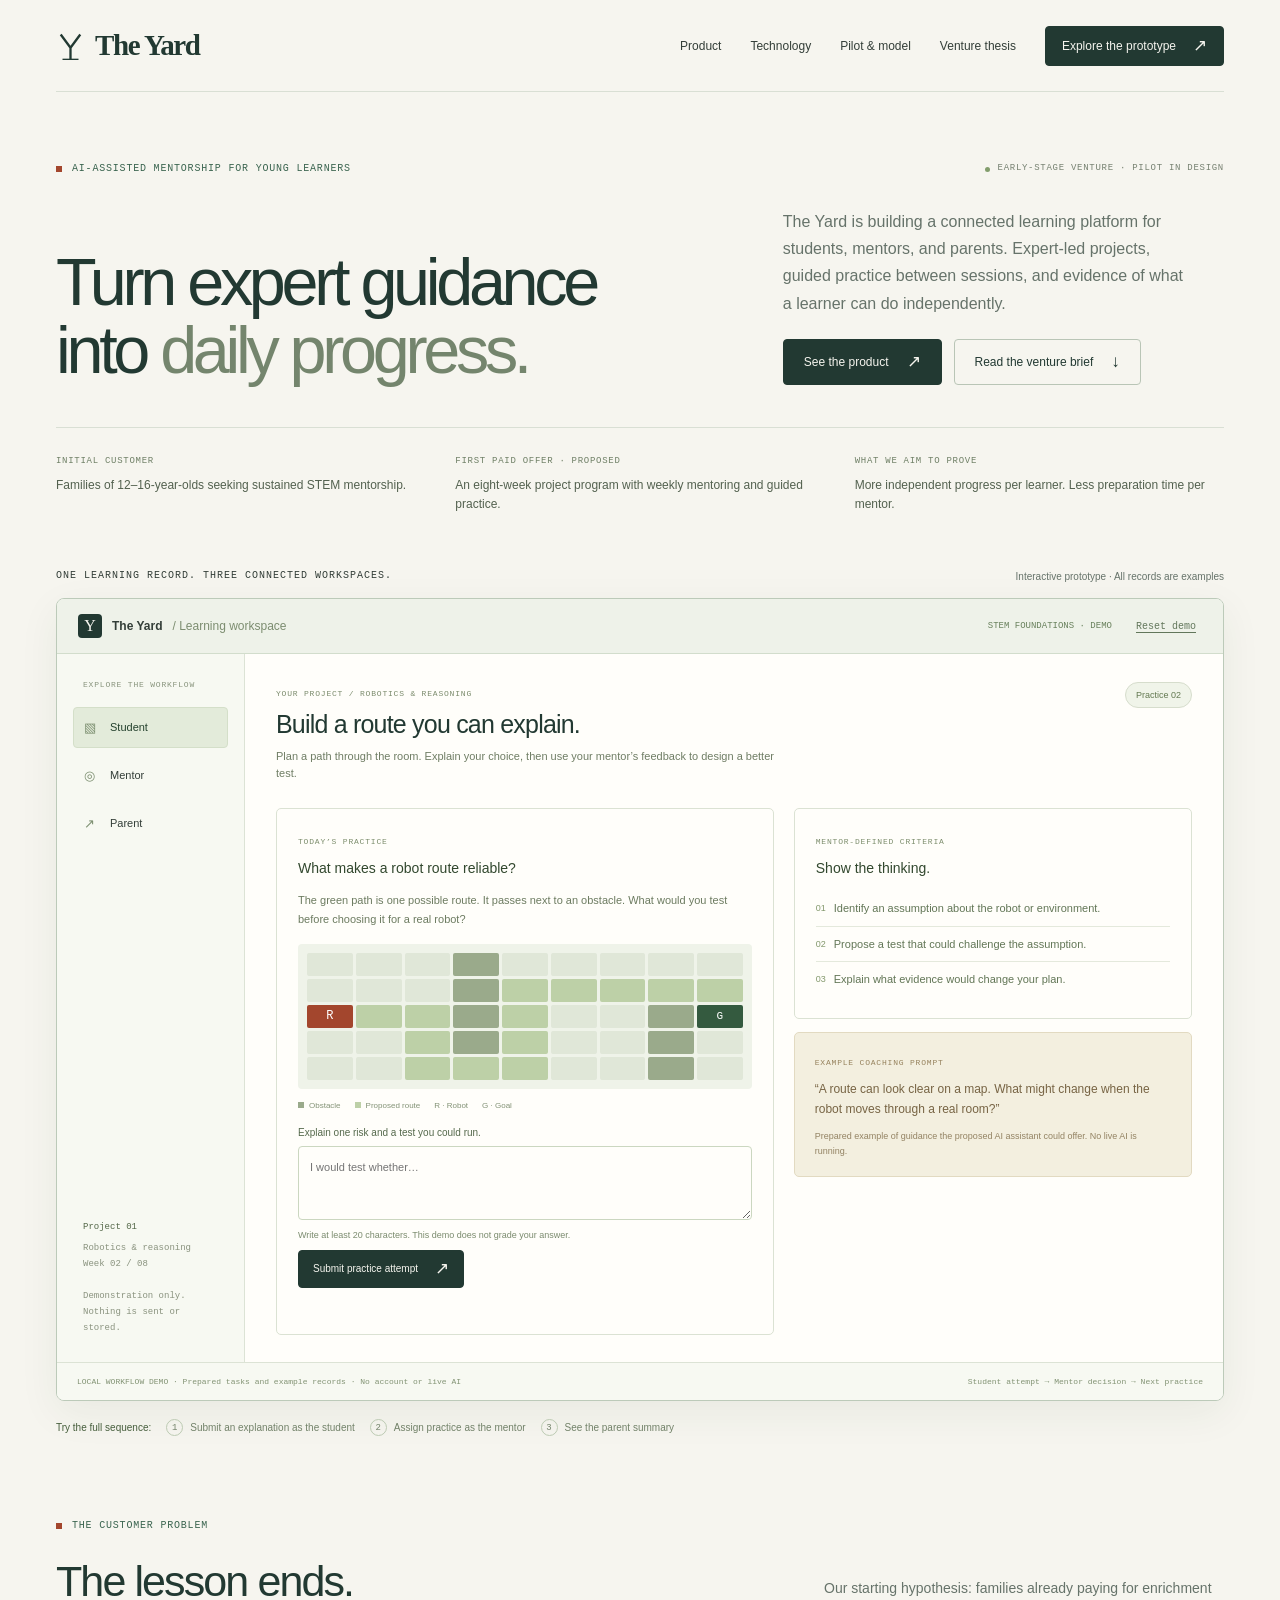
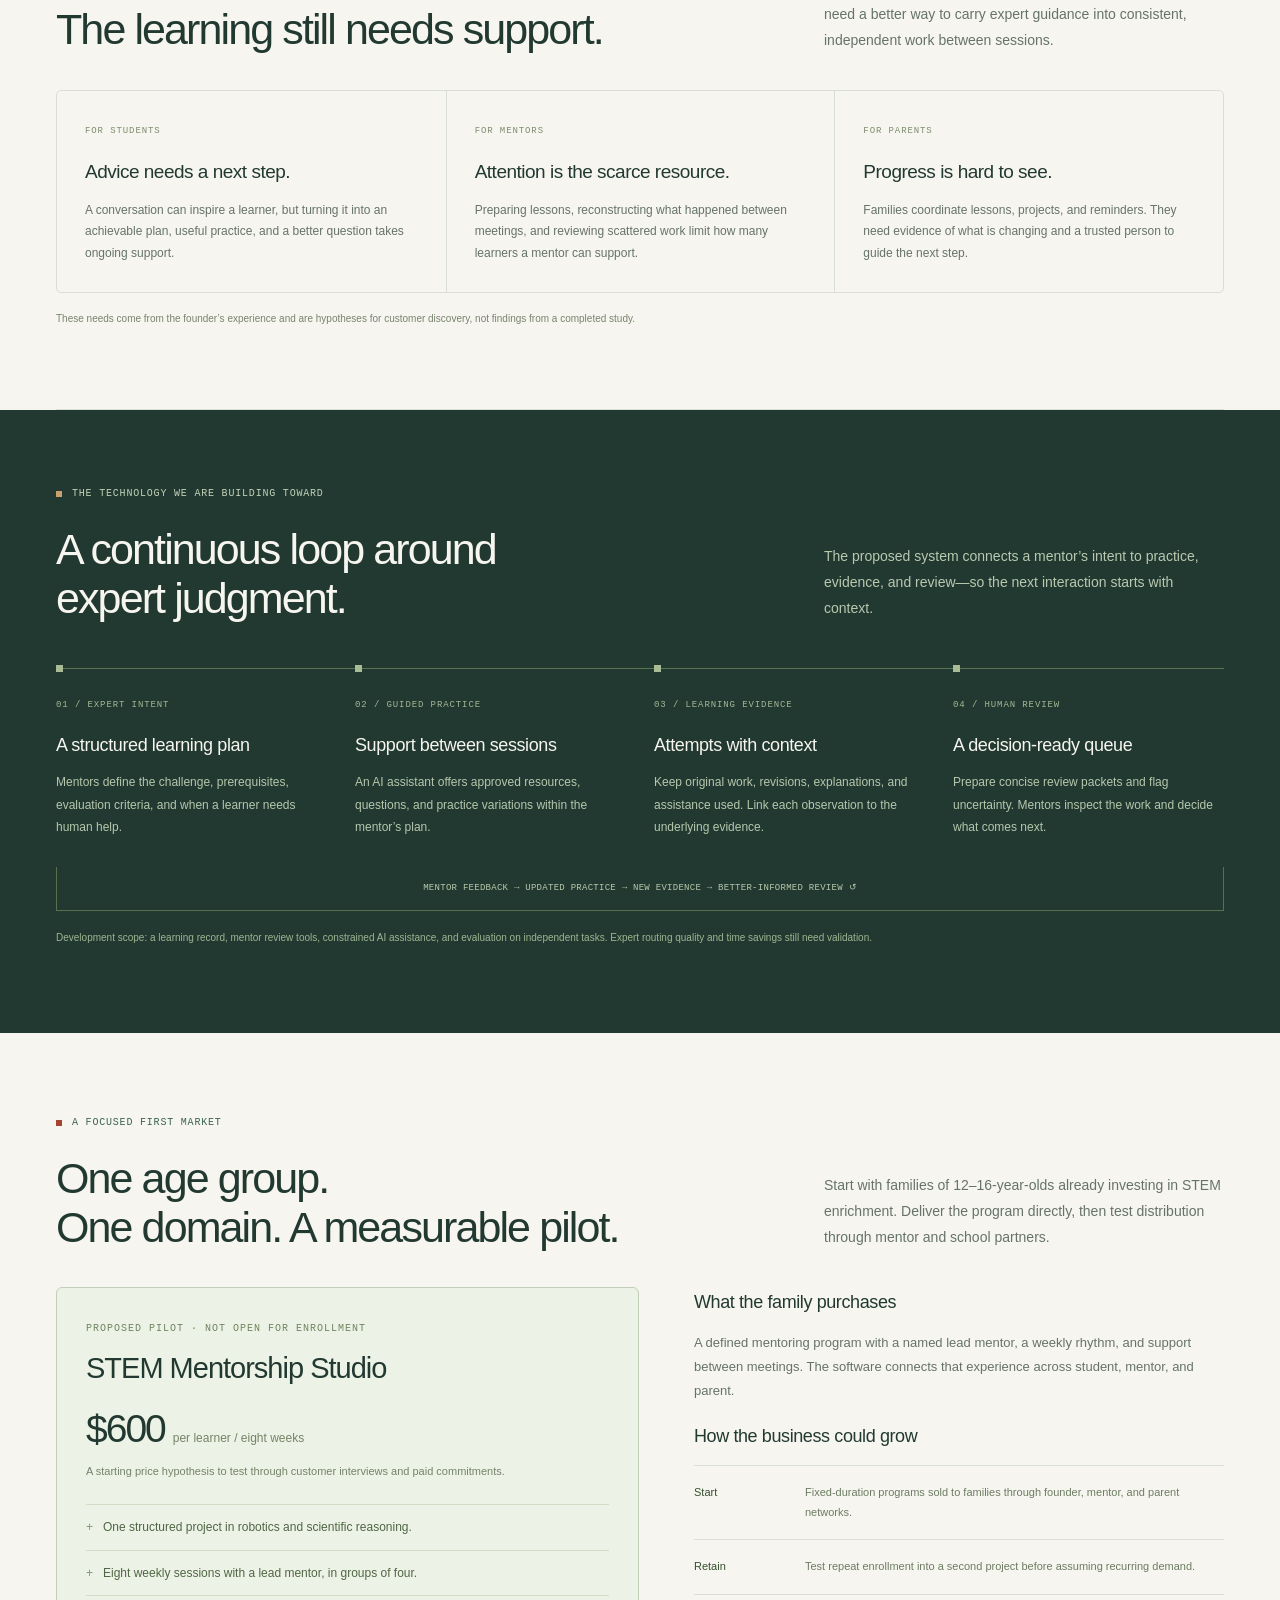
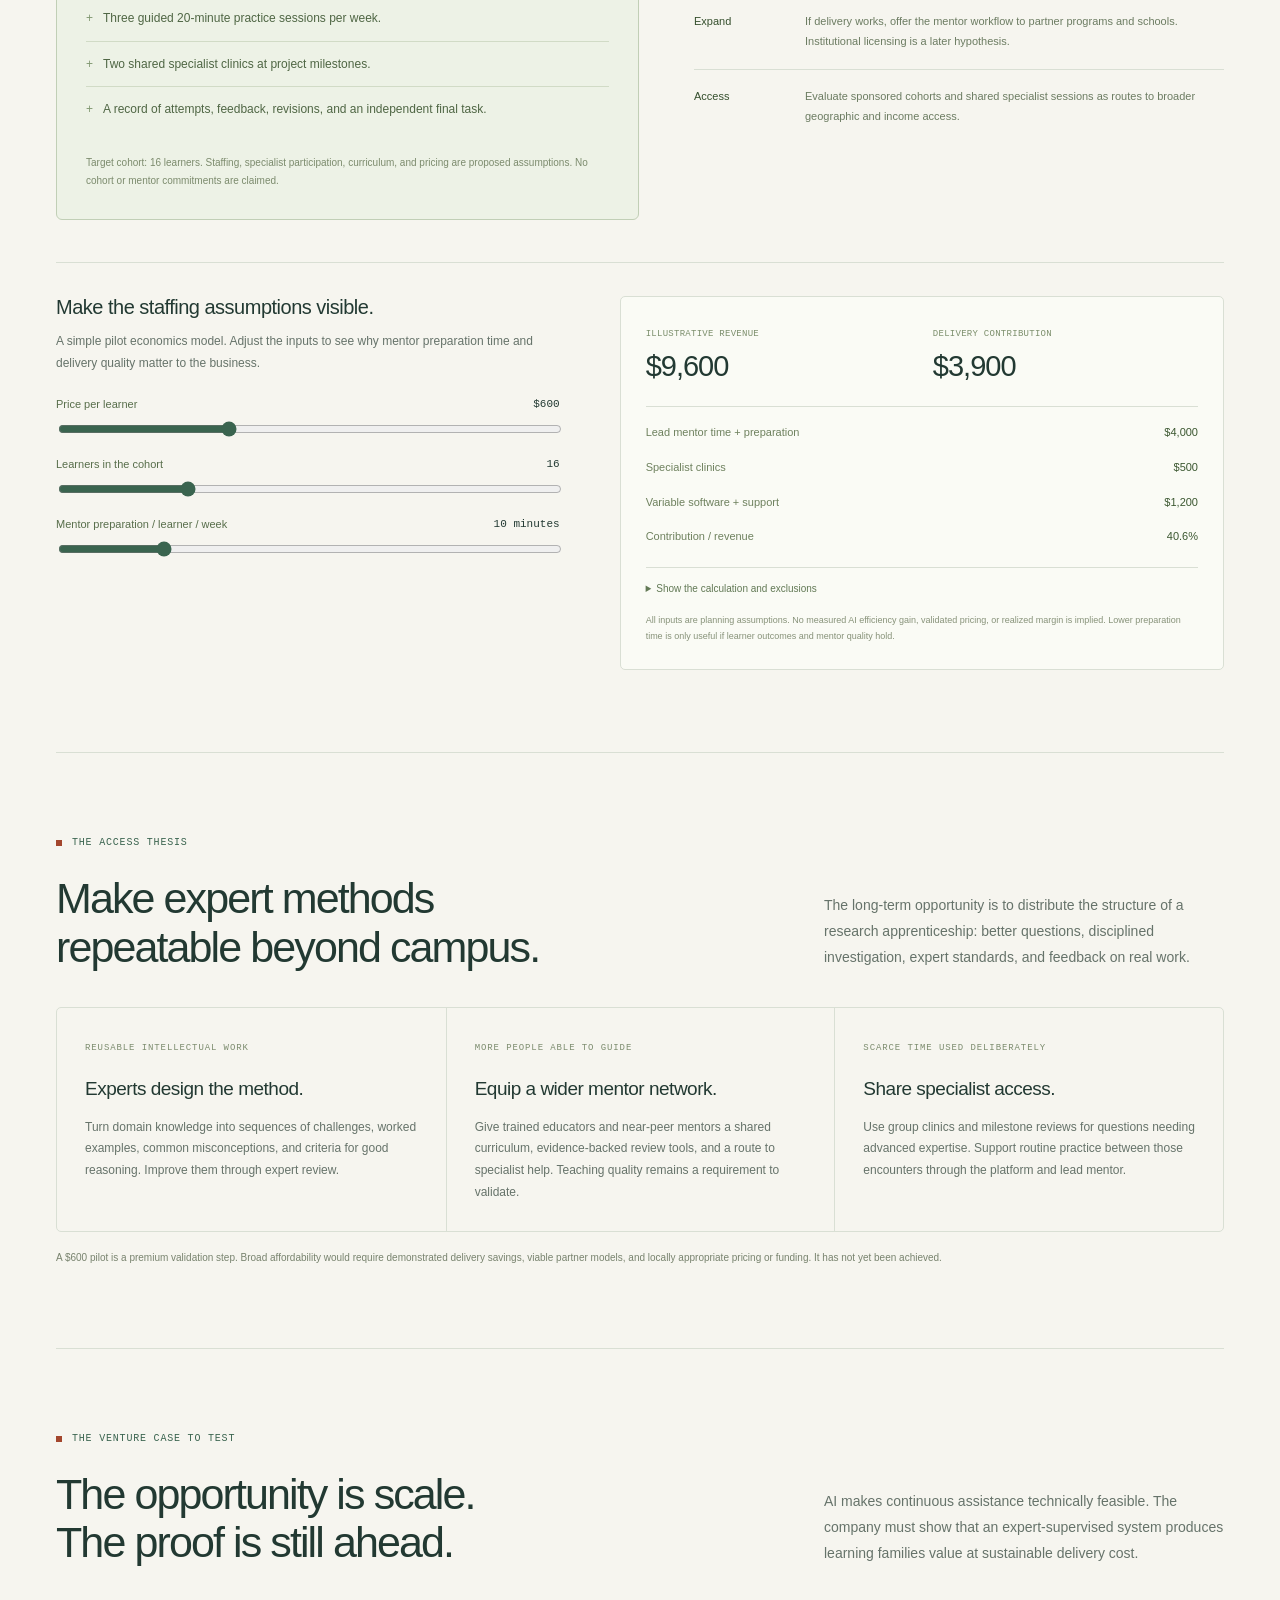
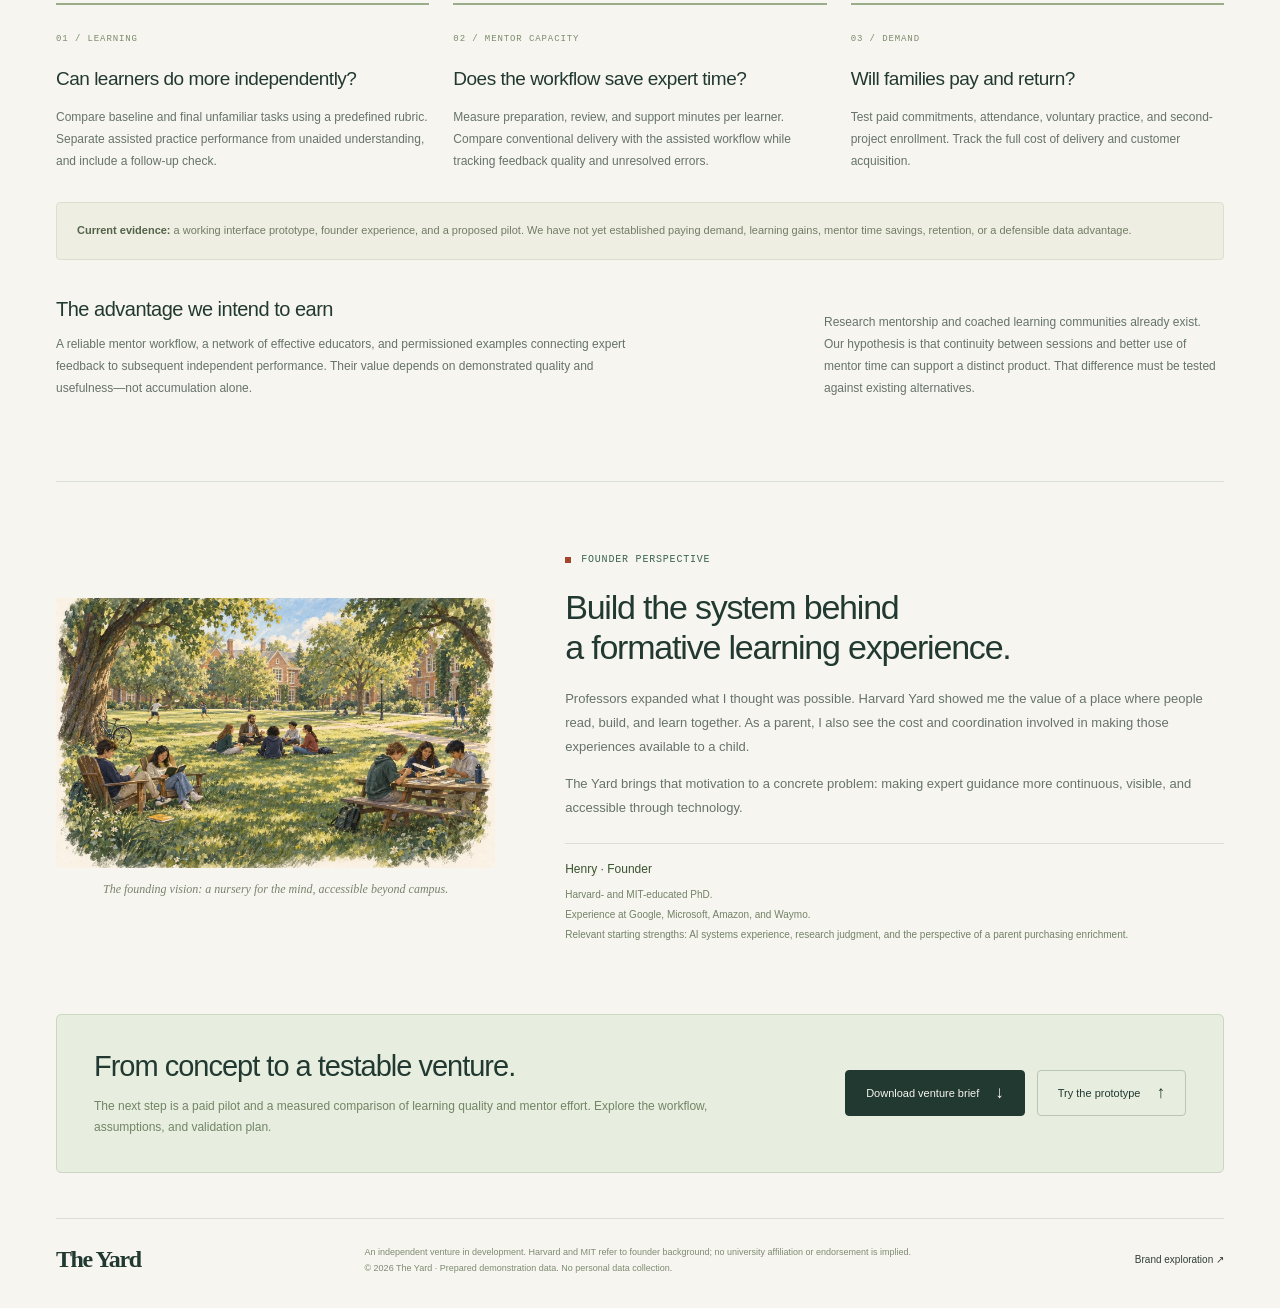
==== commit 41a67df6: "Define The Yard product, mentorship workflow, and venture model" ====
--- a/index.html
+++ b/index.html
@@ -1,225 +1,150 @@
 <!doctype html>
 <html lang="en">
 <head>
-<meta charset="utf-8">
-<meta name="viewport" content="width=device-width,initial-scale=1">
-<meta name="theme-color" content="#f8f5ed">
-<meta name="description" content="The Yard is a new learning community for curious young people. A place for great books, exceptional mentors, meaningful projects, and bigger possibilities.">
-<meta property="og:title" content="The Yard — A bigger world to grow in.">
-<meta property="og:description" content="Great books. Remarkable people. Ideas worth pursuing. An independent learning community in the making.">
-<meta property="og:type" content="website">
-<title>The Yard — A bigger world to grow in.</title>
-<link rel="icon" href="data:image/svg+xml,%3Csvg xmlns='http://www.w3.org/2000/svg' viewBox='0 0 40 40'%3E%3Crect width='40' height='40' rx='8' fill='%23702d37'/%3E%3Cpath d='M20 30V15m0 8-9-6m9 3 9-7' stroke='%23f8f5ed' stroke-width='2' fill='none'/%3E%3Ccircle cx='13' cy='12' r='7' fill='%23f8f5ed'/%3E%3Ccircle cx='25' cy='10' r='7' fill='%23f8f5ed'/%3E%3Ccircle cx='29' cy='17' r='6' fill='%23f8f5ed'/%3E%3C/svg%3E">
+<meta charset="utf-8"><meta name="viewport" content="width=device-width,initial-scale=1"><meta name="theme-color" content="#f6f5ef">
+<meta name="description" content="The Yard is building an AI-assisted mentorship platform for young learners: expert-led projects, guided practice, and evidence of independent progress.">
+<meta property="og:title" content="The Yard — Expert guidance. Everyday progress."><meta property="og:description" content="A connected learning workspace for students, mentors, and parents. Explore the product prototype and proposed STEM pilot."><meta property="og:type" content="website">
+<title>The Yard — Expert guidance. Everyday progress.</title>
+<link rel="icon" href="data:image/svg+xml,%3Csvg xmlns='http://www.w3.org/2000/svg' viewBox='0 0 40 40'%3E%3Crect width='40' height='40' rx='8' fill='%23223932'/%3E%3Cpath d='M10 10l10 13 10-13M20 23v10' stroke='%23f6f5ef' stroke-width='3' fill='none'/%3E%3C/svg%3E">
 <style>
-:root{--paper:#f8f5ed;--wine:#702d37;--ink:#31392e;--muted:#6d7063;--line:#dcdccd;--green:#344c3c;--soft:#e8ecdf;--butter:#f0dfa8;--serif:Georgia,'Times New Roman',serif;--sans:Arial,Helvetica,sans-serif;--mono:'Courier New',monospace}
-*{box-sizing:border-box}html{scroll-behavior:smooth;scroll-padding-top:25px}body{margin:0;background:var(--paper);color:var(--ink);font-family:var(--sans);-webkit-font-smoothing:antialiased}button,input{font:inherit}button{cursor:pointer;color:inherit}a{color:inherit;text-decoration:none}button,a{-webkit-tap-highlight-color:transparent}button:focus-visible,a:focus-visible,summary:focus-visible,input:focus-visible{outline:3px solid #ae7043;outline-offset:5px}::selection{background:var(--butter);color:var(--wine)}.wrap{width:min(1280px,calc(100% - 112px));margin:auto}.label{font:10px/1.5 var(--mono);letter-spacing:.13em;text-transform:uppercase}.eyebrow{font-size:10px;letter-spacing:.13em;text-transform:uppercase;display:flex;align-items:center;gap:11px}.eyebrow:before{content:'';width:6px;height:6px;border-radius:50%;background:var(--wine)}.serif{font-family:var(--serif);font-weight:400}.skip{position:fixed;top:-100px;left:20px;z-index:50;background:var(--wine);color:white;padding:14px}.skip:focus{top:10px}.brand{font:600 30px/1 var(--serif);letter-spacing:-1.7px;color:var(--wine);display:inline-flex;align-items:center;gap:10px}.brand svg{width:37px;height:43px;flex-shrink:0}.brand small{font:9px var(--sans);letter-spacing:0;align-self:flex-start;margin-top:5px}.button{display:inline-flex;align-items:center;justify-content:center;gap:28px;padding:17px 23px;font-size:12px;font-weight:500;background:var(--wine);color:var(--paper);border:1px solid var(--wine);border-radius:4px;transition:background .2s,transform .2s}.button:hover{background:#54202a;transform:translateY(-2px)}.button .arrow{font-size:18px;line-height:13px}.button.light{background:var(--paper);border-color:var(--paper);color:var(--wine)}.button.light:hover{background:#e9e4d6}.text-link{font-size:12px;display:inline-flex;align-items:center;gap:15px;border-bottom:1px solid #bdbbad;padding:8px 0}.text-link:hover{color:var(--wine);border-color:var(--wine)}header{height:106px;display:flex;align-items:center;justify-content:space-between;border-bottom:1px solid var(--line)}nav{display:flex;align-items:center;gap:34px;font-size:12px}nav>a:not(.button):hover{color:var(--wine)}nav .button{padding:13px 18px;gap:24px}
-.hero{padding:57px 0 0;text-align:center;position:relative}.hero .eyebrow{justify-content:center;color:var(--muted)}h1{font:400 clamp(70px,7.3vw,106px)/1.01 var(--serif);letter-spacing:-6px;color:var(--wine);margin:27px 0 24px}h1 em{font-weight:400;position:relative}h1 em:after{content:'';position:absolute;bottom:0;left:0;right:-10px;height:8px;border-top:2px solid #c3944b;border-radius:50%;transform:rotate(-2deg);opacity:.8}.hero-description{max-width:540px;margin:0 auto;font-size:16px;line-height:1.75;color:var(--muted)}.hero-actions{display:flex;justify-content:center;align-items:center;gap:25px;margin:26px 0 15px}.hero-doodle{position:absolute;right:95px;top:116px;color:#a38d56;transform:rotate(13deg)}.hero-doodle svg{width:70px;height:70px}.hero-doodle span{display:block;font:italic 13px var(--serif);margin-top:6px}.campus{position:relative;margin:12px -15px 0}.campus>img{display:block;width:100%;height:510px;object-fit:cover;object-position:center 57%;mix-blend-mode:multiply}.campus figcaption{position:absolute;left:0;right:0;bottom:5px;display:flex;align-items:center;justify-content:space-between;font-size:9px;color:#676b5b;padding:0 25px}.campus figcaption span{padding:5px 9px;background:#f8f5ede6}.hotspot{position:absolute;border:1px solid #fff7;background:#f8f5edf2;padding:10px 14px 10px 9px;box-shadow:0 3px 20px #34452c18;border-radius:30px;font-size:11px;display:flex;align-items:center;gap:8px;transition:transform .2s,color .2s}.hotspot:hover{transform:translateY(-4px);color:var(--wine)}.hotspot i{display:grid;place-items:center;width:22px;height:22px;background:var(--wine);color:white;border-radius:50%;font:12px var(--serif);font-style:normal}.hotspot.reading{left:11%;top:59%}.hotspot.circle{left:45%;top:35%}.hotspot.workshop{right:5%;top:62%}.intro-line{display:flex;justify-content:space-between;align-items:center;padding:29px 0 32px;border-bottom:1px solid var(--line);gap:30px}.intro-line>p{font:italic 19px var(--serif);color:var(--wine);margin:0}.intro-line>div{display:flex;align-items:center;gap:30px;color:var(--muted);font-size:11px}.intro-line>div span{display:flex;align-items:center;gap:8px}.intro-line>div span:before{content:'✳';color:#8c976f;font-size:15px}
-section{scroll-margin-top:25px}h2{font:400 52px/1.12 var(--serif);letter-spacing:-2px;margin:0;color:var(--wine)}h2 em{font-weight:400}.spaces{padding:86px 0 90px}.section-top{display:flex;justify-content:space-between;align-items:end;gap:50px;margin:25px 0 36px}.section-top>p{max-width:365px;color:var(--muted);font-size:14px;line-height:1.8;margin:0 0 3px}.space-tabs{display:grid;grid-template-columns:repeat(3,1fr);gap:16px}.space-tab{text-align:left;border:1px solid var(--line);background:transparent;padding:23px 24px 25px;border-radius:5px;transition:background .2s,border-color .2s;position:relative}.space-tab[aria-selected=true]{background:#ecefe3;border-color:#a1ae8d}.space-tab:hover{background:#eff0e7}.space-tab .tab-top{display:flex;justify-content:space-between;align-items:center;color:#647352;font-size:10px;margin-bottom:19px}.space-tab .tab-top svg{width:38px;height:38px;stroke-width:1.4}.space-tab h3{font:26px/1.15 var(--serif);letter-spacing:-.5px;margin:0 0 12px;color:var(--ink)}.space-tab p{font-size:12px;line-height:1.75;color:var(--muted);margin:0;max-width:280px}.space-tab .tab-arrow{position:absolute;right:24px;top:31px;font-size:17px}.space-tab[aria-selected=true] .tab-arrow{color:var(--wine)}.space-detail{display:grid;grid-template-columns:1fr 1fr;gap:40px;background:#e8ecdf;border:1px solid #d3d9c6;border-radius:5px;padding:35px 38px;margin-top:16px;min-height:240px;align-items:center}.space-detail .label{color:#647352}.space-detail h3{font:30px/1.18 var(--serif);letter-spacing:-.7px;margin:15px 0 14px;max-width:420px}.space-detail p{font-size:13px;line-height:1.8;color:#5f6856;max-width:425px;margin:0}.detail-example{border-left:1px solid #c4ccb7;padding-left:35px}.detail-example>span{font:10px var(--mono);letter-spacing:.1em;text-transform:uppercase;color:#687858}.detail-example blockquote{font:italic 23px/1.45 var(--serif);margin:14px 0;color:#45563c}.detail-example p{font-size:11px}.space-detail .text-link{margin-top:12px;font-size:11px;border-color:#aab69a}
-.belief{background:var(--green);color:var(--paper);padding:74px 0 78px;position:relative;overflow:hidden}.belief .wrap{display:grid;grid-template-columns:1fr 1.25fr;gap:80px;align-items:center}.belief .eyebrow{color:#c8d1bd}.belief .eyebrow:before{background:var(--butter)}.belief h2{color:var(--paper);font-size:49px;margin:26px 0 22px}.belief h2 em{color:#e7d7a9}.belief p{font-size:14px;line-height:1.9;color:#c9d1c1;max-width:365px}.framework{border-top:1px solid #70816a}.framework details{border-bottom:1px solid #70816a}.framework summary{list-style:none;cursor:pointer;display:grid;grid-template-columns:30px 1fr 18px;gap:16px;align-items:center;padding:20px 0}.framework summary::-webkit-details-marker{display:none}.framework summary .num{font:10px var(--mono);color:#b9c6ac}.framework summary strong{font:24px var(--serif);font-weight:400}.framework summary .plus{color:#c6d1bb;font-size:22px;font-weight:300}.framework details[open] .plus{transform:rotate(45deg)}.framework details p{font-size:12px;line-height:1.8;max-width:450px;margin:0 26px 21px 46px;color:#c9d1c1}.framework summary:hover strong{color:var(--butter)}
-.week{padding:87px 0 84px}.week .section-top>p{max-width:345px}.week-grid{display:grid;grid-template-columns:repeat(4,1fr);border-top:1px solid var(--line);margin-top:44px}.day{padding:27px 24px 0 0;position:relative}.day:before{content:'';position:absolute;left:0;top:-4px;width:7px;height:7px;border-radius:50%;background:#9caa86}.day:last-child:before{background:var(--wine)}.day+.day{padding-left:25px}.day+.day:before{left:25px}.day .label{color:#80846e;font-size:9px}.day h3{font:23px/1.2 var(--serif);letter-spacing:-.5px;margin:20px 0 12px}.day p{font-size:12px;line-height:1.8;color:var(--muted);margin:0}.day .day-icon{height:37px;margin-top:25px;display:flex;align-items:center;color:#8d9b75}.day-icon svg{width:55px;height:34px}.week-caption{margin:32px 0 0;color:var(--muted);font:9px var(--mono);letter-spacing:.04em}
-.technology{border-top:1px solid var(--line);border-bottom:1px solid var(--line);display:grid;grid-template-columns:1fr 1fr;gap:75px;padding:58px 0;align-items:center}.technology h2{font-size:41px;margin:21px 0}.technology .copy p{font-size:14px;line-height:1.8;color:var(--muted);max-width:460px}.notebook{position:relative;background:#fffdf6;border:1px solid #e0dfd1;padding:26px 28px;box-shadow:5px 7px 0 #edebdf;transform:rotate(1deg);border-radius:3px}.notebook:before{content:'';position:absolute;width:76px;height:23px;background:#d8d2ba88;top:-12px;left:calc(50% - 38px);transform:rotate(-5deg)}.note-heading{display:flex;justify-content:space-between;color:#7b806f;font:9px var(--mono);padding-bottom:16px;border-bottom:1px solid #e6e4d8;gap:15px}.notebook h3{font:26px/1.2 var(--serif);font-weight:400;letter-spacing:-.5px;margin:22px 0 9px}.notebook>p{color:var(--muted);font-size:12px;line-height:1.7;margin:0}.note-task{display:flex;align-items:start;gap:11px;padding:13px 0;font-size:11px;line-height:1.6;border-bottom:1px solid #e9e7dc}.note-task:first-of-type{margin-top:14px}.note-check{width:14px;height:14px;flex-shrink:0;border:1px solid #a3ae90;margin-top:2px;display:grid;place-items:center;font-size:10px;color:#61754b}.note-check.done{background:#e4ead9}.note-footer{margin-top:17px;font:italic 14px/1.5 var(--serif);color:var(--wine)}
-.story{padding:91px 0;display:grid;grid-template-columns:.9fr 1.1fr;gap:80px;align-items:center}.story-art{position:relative}.story-art img{width:100%;height:390px;object-fit:cover;mix-blend-mode:multiply;display:block}.story-art .art-caption{font:italic 14px/1.6 var(--serif);color:#81816b;display:block;text-align:center;margin-top:8px}.story h2{font-size:44px;margin:24px 0}.story p{font-size:14px;color:var(--muted);line-height:1.85}.founder{margin-top:25px;display:flex;gap:15px;align-items:center}.founder-mark{width:44px;height:44px;border-radius:50%;background:#eae5d7;color:var(--wine);font:italic 28px var(--serif);display:grid;place-items:center}.founder strong{display:block;font-size:12px;font-weight:500;margin-bottom:5px}.founder span{display:block;font-size:10px;line-height:1.6;color:var(--muted)}.founder-background{font-size:10px!important;border-top:1px solid var(--line);padding-top:17px;margin-top:22px!important;line-height:1.8!important}.founder-background b{color:#6e554e;font-weight:500}
-.faq{border-top:1px solid var(--line);padding:61px 0 65px;display:grid;grid-template-columns:.8fr 1.2fr;gap:75px}.faq h2{font-size:38px;margin-top:19px}.faq details{border-bottom:1px solid var(--line)}.faq summary{list-style:none;cursor:pointer;padding:19px 26px 19px 0;font-size:13px;line-height:1.5;position:relative}.faq summary::-webkit-details-marker{display:none}.faq summary:after{content:'+';position:absolute;right:2px;top:17px;font-size:20px;font-weight:300;color:var(--wine)}.faq details[open] summary:after{content:'−'}.faq details p{font-size:12px;line-height:1.8;color:var(--muted);margin:0 20px 20px 0}
-.start{background:#efe5c9;padding:55px 62px;border:1px solid #e0d5b6;border-radius:5px;margin:0 0 54px;display:flex;align-items:center;justify-content:space-between;gap:50px;position:relative;overflow:hidden}.start h2{font-size:45px;margin:17px 0 15px}.start p{font-size:13px;line-height:1.7;color:#7a725e;max-width:425px;margin:0}.start-action{flex-shrink:0;text-align:center}.start-action small{display:block;font-size:9px;color:#81775f;margin-top:12px}.start .button{padding:19px 23px;gap:35px}footer{border-top:1px solid var(--line);padding:28px 0 35px;display:flex;justify-content:space-between;align-items:center;gap:25px}footer .brand{font-size:26px}footer .brand svg{width:28px;height:34px}footer p{font-size:9px;color:var(--muted);line-height:1.8;text-align:center;margin:0;max-width:470px}footer>a:last-child{font-size:11px;white-space:nowrap}.footer-note{font-size:9px;text-align:center;color:#898778;padding-bottom:25px}
-.place-note{display:grid;grid-template-columns:1fr 1fr;gap:22px 75px;padding:67px 0 0}.place-note .eyebrow{grid-column:1/-1}.place-note h2{font-size:45px}.place-note p{font-size:14px;line-height:1.85;color:var(--muted);max-width:495px;margin:0}.place-note+section.spaces{padding-top:76px}@media(max-width:760px){.place-note{display:block;padding-top:44px}.place-note h2{font-size:38px;margin:22px 0}.place-note p{font-size:13px}.place-note+section.spaces{padding-top:49px}}
-/* A real, self-contained taste of the learning experience. */
-dialog{width:min(620px,calc(100% - 30px));max-height:calc(100dvh - 40px);border:1px solid #d4d4c1;border-radius:8px;background:var(--paper);color:var(--ink);padding:35px;box-shadow:0 20px 100px #17201533}dialog::backdrop{background:#23302685;backdrop-filter:blur(4px)}.dialog-top{display:flex;align-items:center;justify-content:space-between;gap:20px}.dialog-top .label{color:#6f795e}.close-dialog{width:34px;height:34px;border-radius:50%;border:1px solid var(--line);background:transparent;font-size:23px;line-height:1}.close-dialog:hover{background:#e8eadf}dialog h2{font-size:37px;margin:20px 0 13px;letter-spacing:-1.5px}dialog .dialog-intro{font-size:13px;line-height:1.7;color:var(--muted);margin:0 0 22px}fieldset{padding:0;border:0;margin:0 0 22px}legend{font-size:12px;margin-bottom:12px;font-weight:600}.choice-grid{display:grid;grid-template-columns:repeat(3,1fr);gap:9px}.choice{display:flex;align-items:center;gap:7px;padding:13px 10px;border:1px solid var(--line);border-radius:4px;font-size:11px;cursor:pointer;line-height:1.4}.choice:has(input:checked){border-color:#879976;background:#e7eddd}.choice input{accent-color:var(--green);margin:0;width:14px;height:14px;flex-shrink:0}.form-note{font-size:10px;line-height:1.7;color:var(--muted);margin:14px 0 0}.mission-result h3{font:27px/1.2 var(--serif);margin:18px 0 12px}.mission-result>p{font-size:13px;line-height:1.8;color:var(--muted)}.mission-list{padding-left:22px;margin:21px 0;font-size:12px;line-height:1.75}.mission-list li{padding:0 0 12px 5px}.result-actions{display:flex;align-items:center;gap:20px;flex-wrap:wrap}.result-actions .button{padding:14px 18px}.result-actions .text-link{background:none;border-top:0;border-left:0;border-right:0}.mission-question{font:italic 19px/1.5 var(--serif);color:var(--wine);border-left:2px solid #c7b57c;padding-left:16px;margin:20px 0 25px}.download-status{min-height:16px;font-size:11px;color:#5e744b;margin-top:13px}body.dialog-open{overflow:hidden}[hidden]{display:none!important}
-@media(min-width:1600px){.wrap{width:min(1440px,calc(100% - 160px))}.campus>img{height:560px}.hero{padding-top:70px}}
-@media(max-width:1100px){.wrap{width:calc(100% - 64px)}nav{gap:22px}.hero-doodle{right:20px;top:130px}.hero-doodle svg{width:50px}.hero-doodle span{font-size:11px}h1{font-size:90px}.campus>img{height:440px}.intro-line>div{gap:17px}.intro-line>p{font-size:17px}.belief .wrap{gap:40px}.technology{gap:40px}.story{gap:40px}.story-art img{height:360px}.start{padding:45px 35px;gap:25px}.start h2{font-size:39px}.space-tab{padding:22px 18px}.space-tab h3{font-size:23px}.space-detail{padding:29px;gap:25px}}
-@media(max-width:760px){.wrap{width:calc(100% - 40px)}header{height:83px}.brand{font-size:27px}.brand svg{width:30px;height:37px}nav>a:not(.button){display:none}nav .button{font-size:10px;padding:12px 13px;gap:15px}.hero{padding-top:42px}.hero .eyebrow{font-size:8px;letter-spacing:.12em}h1{font-size:clamp(54px,11.6vw,78px);letter-spacing:-3.8px;margin:26px 0 24px;line-height:1.06}.hero-description{font-size:14px;line-height:1.8;max-width:420px}.hero-actions{gap:20px;margin-top:23px}.hero-actions .button{padding:15px 18px}.hero-actions .text-link{font-size:11px}.hero-doodle{display:none}.campus{margin:20px -15px 0}.campus>img{height:340px;object-position:center center}.hotspot{font-size:9px;padding:7px 9px 7px 6px;gap:5px}.hotspot i{width:18px;height:18px;font-size:10px}.hotspot.reading{left:3%;top:61%}.hotspot.circle{left:39%;top:33%}.hotspot.workshop{right:2%;top:67%}.campus figcaption{position:relative;bottom:auto;padding:0 9px;gap:15px;text-align:left;align-items:start;margin-top:5px}.campus figcaption span{font-size:7px;line-height:1.5;padding:0}.campus figcaption span:last-child{text-align:right}.intro-line{display:block;padding:28px 0}.intro-line>p{font-size:19px;text-align:center}.intro-line>div{margin-top:22px;justify-content:center;gap:17px;font-size:9px}.intro-line>div span{gap:6px}.intro-line>div span:before{font-size:12px}.spaces{padding:57px 0 60px}h2{font-size:41px;letter-spacing:-1.6px}.section-top{display:block;margin:23px 0 28px}.section-top>p{font-size:13px;max-width:450px;margin-top:23px}.space-tabs{gap:8px}.space-tab{padding:15px 9px}.space-tab .tab-top{margin-bottom:14px;font-size:8px}.space-tab .tab-top svg{width:30px;height:30px}.space-tab h3{font-size:19px;line-height:1.1;letter-spacing:-.5px;margin-bottom:0}.space-tab p{display:none}.space-tab .tab-arrow{font-size:12px;right:10px;top:24px}.space-detail{display:block;padding:25px 22px;min-height:370px;margin-top:10px}.space-detail h3{font-size:27px}.space-detail p{font-size:12px}.detail-example{padding:20px 0 0;border-left:0;border-top:1px solid #c4ccb7;margin-top:22px}.detail-example blockquote{font-size:21px;line-height:1.4}.detail-example p{font-size:11px}.belief{padding:51px 0}.belief .wrap{display:block}.belief h2{font-size:41px}.belief p{font-size:13px;max-width:430px}.framework{margin-top:30px}.framework summary{padding:18px 0;gap:10px}.framework summary strong{font-size:22px}.framework details p{margin-left:40px}.week{padding:56px 0}.week-grid{grid-template-columns:1fr 1fr;margin-top:33px;gap:25px 22px}.day,.day+.day{padding:23px 0 0}.day+.day:before{left:0}.day:nth-child(n+3){border-top:1px solid var(--line)}.day h3{font-size:23px}.day p{font-size:12px}.day .day-icon{margin-top:17px}.week-caption{font-size:8px;line-height:1.7}.technology{grid-template-columns:1fr;gap:33px;padding:49px 0 54px}.technology h2{font-size:37px}.technology .copy p{font-size:13px}.notebook{padding:24px 22px;margin:0 5px}.note-heading{font-size:8px}.story{grid-template-columns:1fr;gap:29px;padding:50px 0}.story-art{order:2}.story-art img{height:290px}.story h2{font-size:38px}.story p{font-size:13px}.story-art .art-caption{font-size:13px}.faq{grid-template-columns:1fr;gap:15px;padding:44px 0}.faq h2{font-size:34px}.faq summary{font-size:12px}.start{padding:34px 25px;display:block;margin-bottom:35px}.start h2{font-size:36px}.start p{font-size:12px}.start-action{margin-top:25px;display:inline-block}.start .button{padding:16px 20px;gap:25px}footer{flex-wrap:wrap;padding:25px 0;gap:20px}footer p{order:3;text-align:left;max-width:450px;font-size:9px}footer>a:last-child{margin-left:auto;font-size:10px}.footer-note{text-align:left;font-size:8px}.choice-grid{grid-template-columns:1fr}.choice{padding:12px;font-size:12px}dialog{padding:25px;max-height:calc(100dvh - 24px)}dialog h2{font-size:33px}.result-actions{gap:13px}.mission-question{font-size:18px}}
-@media(prefers-reduced-motion:reduce){html{scroll-behavior:auto}*,*:before,*:after{transition:none!important;animation:none!important}}
+:root{--bg:#f6f5ef;--ink:#223932;--text:#333e38;--muted:#66736a;--line:#d9dfd4;--green:#3a644f;--light:#e8eee3;--rust:#a3462d;--white:#fffefa;--mono:'Courier New',monospace;--sans:Arial,Helvetica,sans-serif;--serif:Georgia,serif}*{box-sizing:border-box}html{scroll-behavior:smooth;scroll-padding-top:26px}body{margin:0;background:var(--bg);color:var(--text);font-family:var(--sans);-webkit-font-smoothing:antialiased}button,input,textarea{font:inherit}button{cursor:pointer;color:inherit}a{color:inherit;text-decoration:none}button,a{-webkit-tap-highlight-color:transparent}a:focus-visible,button:focus-visible,input:focus-visible,textarea:focus-visible,summary:focus-visible{outline:3px solid #b97f3b;outline-offset:4px}::selection{background:#dce5ce}.wrap{width:min(1320px,calc(100% - 112px));margin:auto}.label{font:10px/1.6 var(--mono);letter-spacing:.1em;text-transform:uppercase}.eyebrow{display:flex;align-items:center;gap:10px;font:10px/1.6 var(--mono);letter-spacing:.08em;text-transform:uppercase;color:var(--green)}.eyebrow:before{content:'';width:6px;height:6px;background:var(--rust)}.brand{display:inline-flex;align-items:center;gap:10px;font:600 29px var(--serif);letter-spacing:-1.4px;color:var(--ink)}.brand svg{width:29px;height:32px}.button{display:inline-flex;align-items:center;justify-content:center;gap:25px;background:var(--ink);color:var(--bg);border:1px solid var(--ink);border-radius:4px;padding:15px 20px;font-size:12px;font-weight:500;transition:background .2s,transform .2s}.button:hover{background:#3a5748;transform:translateY(-1px)}.button.secondary{background:transparent;color:var(--ink);border-color:#b9c5b6}.button.secondary:hover{background:var(--light)}.button.light{background:var(--bg);color:var(--ink);border-color:var(--bg)}.arrow{font-size:17px;line-height:14px}.text-link{font-size:12px;display:inline-flex;align-items:center;gap:13px;border-bottom:1px solid #a8b7a2;padding:8px 0}.text-link:hover{color:var(--rust)}.skip{position:fixed;left:20px;top:-90px;background:var(--ink);color:white;padding:14px;z-index:30}.skip:focus{top:10px}header{height:92px;display:flex;justify-content:space-between;align-items:center;border-bottom:1px solid var(--line);gap:20px}nav{display:flex;align-items:center;gap:29px;font-size:12px}nav a:hover{color:var(--rust)}nav .button{padding:12px 16px;gap:17px}nav .button:hover{color:var(--bg)}
+.hero{padding:69px 0 46px}.hero-top{display:flex;align-items:center;justify-content:space-between;gap:20px}.stage{font:9px/1.5 var(--mono);text-transform:uppercase;letter-spacing:.08em;color:#768171;display:flex;align-items:center;gap:8px}.stage:before{content:'';width:5px;height:5px;background:#829d6c;border-radius:50%}.hero-grid{display:grid;grid-template-columns:1.5fr 1fr;gap:65px;align-items:end;margin-top:31px}h1{font:500 clamp(56px,5.2vw,82px)/1.02 var(--sans);letter-spacing:-.065em;color:var(--ink);margin:0}h1 span{color:#74856d}.hero-summary p{font-size:16px;line-height:1.7;color:var(--muted);margin:0 0 22px;max-width:410px}.hero-actions{display:flex;align-items:center;gap:12px}.hero-actions .button{gap:18px}.hero-facts{display:grid;grid-template-columns:repeat(3,1fr);gap:30px;border-top:1px solid var(--line);margin-top:42px;padding-top:21px}.hero-facts span{font:9px var(--mono);letter-spacing:.08em;text-transform:uppercase;color:#6e7f65}.hero-facts p{font-size:12px;line-height:1.6;margin:9px 0 0;color:#53614f}
+.demo{margin:8px 0 0;scroll-margin-top:20px}.demo-top{display:flex;align-items:center;justify-content:space-between;margin-bottom:14px;gap:20px}.demo-top>p{font-size:10px;color:var(--muted);margin:0}.app{border:1px solid #bccab9;border-radius:8px;overflow:hidden;background:var(--white);box-shadow:0 12px 40px #263f2510}.app-header{display:flex;align-items:center;justify-content:space-between;background:#eef2e9;border-bottom:1px solid #d2ddcc;padding:15px 21px;gap:20px}.app-name{display:flex;align-items:center;gap:10px;font-size:12px;font-weight:600}.app-name .icon{display:grid;place-items:center;background:var(--ink);color:var(--bg);width:24px;height:24px;border-radius:4px;font:16px var(--serif)}.app-status{display:flex;align-items:center;gap:18px;font:9px var(--mono);color:#68805c}.reset{border:0;background:transparent;color:#62775b;font:10px var(--mono);text-decoration:underline;text-underline-offset:3px}.app-body{display:grid;grid-template-columns:188px 1fr;min-height:505px}.app-sidebar{border-right:1px solid #dce3d5;padding:25px 16px;background:#f7f9f2;display:flex;flex-direction:column}.app-sidebar>.label{color:#88947d;margin:0 0 15px 10px;font-size:8px}.roles{display:flex;flex-direction:column;gap:7px}.role{display:flex;align-items:center;gap:10px;background:none;border:1px solid transparent;border-radius:4px;padding:12px 10px;text-align:left;font-size:11px}.role>span{font-size:13px;width:16px;color:#7c8f70}.role[aria-selected=true]{background:#e3ebda;border-color:#d4dfc9;color:#25422e}.role:hover{background:#edf1e7}.sidebar-footer{margin-top:auto;padding:24px 10px 0;font:9px/1.8 var(--mono);color:#8a937f}.sidebar-footer strong{font-weight:400;color:#536748;display:block;margin-bottom:4px}.app-main{padding:28px 31px 27px;min-width:0}.view-heading{display:flex;align-items:start;justify-content:space-between;gap:20px;margin-bottom:25px}.view-heading .label{font-size:8px;color:#7b8b6c}.view-heading h2{font:500 25px/1.15 var(--sans);letter-spacing:-.8px;color:var(--ink);margin:9px 0 9px}.view-heading p{font-size:11px;line-height:1.6;color:#6f7d64;margin:0;max-width:510px}.chip{display:inline-block;white-space:nowrap;border:1px solid #d6ddcc;background:#f0f4e9;border-radius:20px;padding:7px 10px;font-size:9px;color:#637951}.workspace-grid{display:grid;grid-template-columns:1.25fr 1fr;gap:20px}.task-card{border:1px solid #dbe2d3;border-radius:5px;padding:21px;min-width:0}.task-card h3{font-size:14px;line-height:1.4;font-weight:500;margin:0 0 13px;color:#32482e}.task-card>p{font-size:11px;line-height:1.7;color:#6c7b60;margin:0 0 13px}.task-card .label{font-size:8px;color:#7c8d6c}.task-map{position:relative;display:grid;grid-template-columns:repeat(9,1fr);grid-template-rows:repeat(5,23px);gap:3px;margin:15px 0 12px;padding:9px;background:#eff3e9;border-radius:4px}.cell{background:#e0e7d8;border-radius:2px;display:grid;place-items:center;font:8px var(--mono);color:#7e906d}.cell.wall{background:#9aaa8b}.cell.route{background:#bdd0a7}.cell.agent{background:var(--rust);color:white;font-size:12px}.cell.goal{background:#345a3f;color:white;font-size:11px}.map-key{display:flex;flex-wrap:wrap;gap:14px;font-size:8px;color:#839276}.map-key span{display:flex;align-items:center;gap:5px}.map-key i{display:inline-block;width:6px;height:6px;background:#9aaa8b}.map-key .path{background:#bdd0a7}.task-form label{display:block;font-size:10px;color:#55694c;margin:17px 0 8px}.task-form textarea{width:100%;min-height:74px;resize:vertical;border:1px solid #cbd7c0;border-radius:4px;padding:11px;font-size:11px;line-height:1.65;background:#fffefa;color:#3e5335}.task-form .button{font-size:10px;padding:11px 14px;margin-top:10px;gap:17px}.status-message{font-size:10px;line-height:1.6;color:#477439;min-height:16px;margin:9px 0 0}.practice-sidebar{min-width:0}.practice-sidebar .task-card{margin-bottom:13px}.rubric-row{display:flex;align-items:start;gap:8px;font-size:11px;color:#627656;padding:9px 0;line-height:1.5;border-bottom:1px solid #e4e9dc}.rubric-row:last-child{border-bottom:0}.rubric-row>span{font-size:9px;color:#82976b;margin-top:2px}.guidance{padding:18px 20px;background:#f3efdf;border:1px solid #e2dac1;border-radius:5px}.guidance .label{font-size:8px;color:#96825d}.guidance p{font-size:12px;line-height:1.7;color:#776444;margin:9px 0 0}.guidance small{display:block;font-size:9px;line-height:1.6;color:#938363;margin-top:10px}.app-footer{padding:12px 20px;border-top:1px solid #dce3d5;background:#f7f9f2;display:flex;justify-content:space-between;gap:20px;font:8px/1.7 var(--mono);color:#819273}.walkthrough{display:flex;align-items:center;gap:15px;flex-wrap:wrap;margin-top:18px;color:#728269;font-size:10px;line-height:1.6}.walkthrough b{font-weight:500;color:#465e3c}.walkthrough span{display:flex;gap:7px;align-items:center}.walkthrough i{font:9px var(--mono);font-style:normal;border:1px solid #bdcbb3;border-radius:50%;width:17px;height:17px;display:grid;place-items:center}.review-grid{display:grid;grid-template-columns:1.1fr 1fr;gap:20px}.review-evidence{background:#f4f6ee;padding:17px;border-left:2px solid #99ac82;font-size:12px;line-height:1.8;white-space:pre-wrap;margin:15px 0;color:#435737;overflow-wrap:anywhere}.review-card small{font-size:9px;line-height:1.7;color:#7c8c6e;display:block}.review-card .button{font-size:10px;padding:12px 15px;margin-top:15px}.mentor-action label{display:block;margin:13px 0;padding:13px;border:1px solid #d6dfcc;border-radius:4px;font-size:11px;line-height:1.6;cursor:pointer}.mentor-action label:has(input:checked){background:#edf3e5;border-color:#98ad84}.mentor-action input{accent-color:var(--green);margin-right:7px}.progress-cards{display:grid;grid-template-columns:repeat(3,1fr);gap:13px;margin-bottom:20px}.progress-card{border:1px solid #dbe2d3;padding:18px;border-radius:5px}.progress-card strong{font-size:20px;font-weight:500;color:var(--ink);display:block;margin:10px 0 7px}.progress-card span{font-size:9px;line-height:1.7;color:#7b8c6e}.progress-card .label{font-size:8px}.progress-evidence{background:#f2f5ec;padding:20px;border-radius:5px;border:1px solid #d8e1cc}.progress-evidence h3{font-size:12px;font-weight:500;margin:0 0 12px}.progress-evidence p{font-size:11px;line-height:1.8;color:#6e8060;max-width:630px;margin:0}.progress-evidence ol{font-size:11px;line-height:1.8;color:#567146;padding-left:18px;margin-bottom:0}.view-panel[hidden]{display:none!important}
+.section{padding:82px 0;border-bottom:1px solid var(--line)}.section-title{display:grid;grid-template-columns:1.2fr 1fr;gap:75px;align-items:end;margin:23px 0 36px}.section-title h2,.section-heading{font:500 43px/1.12 var(--sans);letter-spacing:-1.9px;color:var(--ink);margin:0}.section-title p{font-size:14px;line-height:1.85;color:var(--muted);max-width:400px;margin:0;justify-self:end}.problem-grid{display:grid;grid-template-columns:repeat(3,1fr);border:1px solid var(--line);border-radius:5px;overflow:hidden}.problem-card{padding:28px}.problem-card+.problem-card{border-left:1px solid var(--line)}.problem-card .label{color:#7c8c6e;font-size:9px}.problem-card h3{font-size:19px;line-height:1.3;font-weight:500;color:var(--ink);margin:22px 0 15px;letter-spacing:-.5px}.problem-card p{font-size:12px;line-height:1.8;color:var(--muted);margin:0}.problem-footnote{font-size:10px;line-height:1.7;color:#78836e;margin:17px 0 0}.engine{background:var(--ink);color:var(--bg);padding:76px 0}.engine .eyebrow{color:#c3d1b6}.engine .eyebrow:before{background:#c9a170}.engine .section-title h2{color:var(--bg)}.engine .section-title p{color:#b9c9b0}.engine-grid{display:grid;grid-template-columns:repeat(4,1fr);border-top:1px solid #587252;margin-top:46px;gap:28px}.engine-step{padding-top:24px;position:relative}.engine-step:before{content:'';position:absolute;top:-4px;left:0;background:#a9bc95;width:7px;height:7px}.engine-step .label{font-size:9px;color:#a3b795}.engine-step h3{font-size:18px;font-weight:500;line-height:1.3;letter-spacing:-.4px;margin:22px 0 14px}.engine-step p{font-size:12px;line-height:1.85;color:#b6c7ac;margin:0}.engine-return{margin:29px 0 0;border:1px solid #57704e;border-top:0;padding:14px;font:9px/1.7 var(--mono);letter-spacing:.03em;color:#b7c9aa;text-align:center}.engine-note{font-size:10px;line-height:1.8;color:#9eb591;margin-top:18px;max-width:860px}
+.pilot-grid{display:grid;grid-template-columns:1.1fr 1fr;gap:55px;align-items:start}.offer{border:1px solid #c1cfb6;background:#edf2e6;border-radius:6px;padding:29px}.offer .label{color:#6f845e}.offer h3{font:500 29px/1.1 var(--sans);letter-spacing:-1px;margin:16px 0;color:var(--ink)}.price{font-size:39px;letter-spacing:-2px;font-weight:500;color:var(--ink);margin:22px 0 6px}.price span{font-size:12px;letter-spacing:0;color:#758367;margin-left:8px}.offer>p{font-size:11px;line-height:1.8;color:#758367}.offer ul{list-style:none;padding:0;margin:23px 0}.offer li{padding:12px 0;border-top:1px solid #d1dbc6;font-size:12px;line-height:1.7;color:#4f6644;display:flex;gap:10px}.offer li:before{content:'+';color:#839973}.offer small{font-size:10px;line-height:1.8;color:#7c8b6d;display:block}.pilot-plan{padding-top:5px}.pilot-plan h3{font-size:18px;font-weight:500;letter-spacing:-.4px;margin:0 0 18px;color:var(--ink)}.pilot-plan p{font-size:13px;line-height:1.85;color:var(--muted);margin:0 0 23px}.pilot-plan .plan-row{padding:17px 0;border-top:1px solid var(--line);display:grid;grid-template-columns:92px 1fr;gap:19px;font-size:11px;line-height:1.8;color:#6c7c62}.plan-row b{font-weight:500;color:#354f2d}.pilot-plan .label{color:#829276;font-size:9px}
+.economics{border-top:1px solid var(--line);margin-top:42px;padding-top:33px;display:grid;grid-template-columns:1fr 1.2fr;gap:60px}.economics h3{font-size:20px;font-weight:500;color:var(--ink);letter-spacing:-.5px;margin:0 0 12px}.economics .intro{font-size:12px;line-height:1.8;color:var(--muted);margin:0 0 24px}.controls{display:grid;gap:17px}.control label{font-size:11px;color:#586e4b;display:flex;justify-content:space-between;gap:15px;margin-bottom:9px}.control output{font-family:var(--mono);font-size:11px;color:var(--ink)}.control input{width:100%;accent-color:var(--green);cursor:pointer}.econ-results{border:1px solid var(--line);border-radius:5px;background:#fafbf5;padding:25px}.econ-top{display:grid;grid-template-columns:1fr 1fr;gap:22px;border-bottom:1px solid var(--line);padding-bottom:23px}.econ-top span{font:9px var(--mono);text-transform:uppercase;letter-spacing:.03em;color:#7b8e6b}.econ-top strong{display:block;font-size:29px;letter-spacing:-1px;color:var(--ink);font-weight:500;margin-top:10px}.econ-row{display:flex;justify-content:space-between;gap:20px;font-size:11px;line-height:1.7;color:#6e815e;margin-top:16px}.econ-row strong{font-weight:500;color:#3b5730}.econ-results details{border-top:1px solid var(--line);margin-top:21px;padding-top:15px}.econ-results summary{font-size:10px;cursor:pointer;color:#627955}.econ-results details p{font-size:10px;line-height:1.9;color:#7d8b71;margin-bottom:0}.econ-disclaimer{font-size:9px;line-height:1.8;color:#879279;margin:18px 0 0}.proof-grid{display:grid;grid-template-columns:repeat(3,1fr);gap:24px}.proof-card{border-top:2px solid #9bac8b;padding-top:22px}.proof-card .label{font-size:9px;color:#7c8c6d}.proof-card h3{font-size:19px;line-height:1.35;font-weight:500;margin:20px 0 14px;letter-spacing:-.5px;color:var(--ink)}.proof-card p{font-size:12px;line-height:1.85;color:var(--muted);margin:0}.proof-status{margin-top:30px;background:#eeeee3;border:1px solid #dcdfce;border-radius:4px;padding:18px 20px;font-size:11px;line-height:1.8;color:#727d64}.proof-status b{font-weight:600;color:#536347}.founder-section{padding:70px 0;display:grid;grid-template-columns:.8fr 1.2fr;gap:70px;align-items:center}.founder-art{position:relative}.founder-art img{width:100%;height:270px;object-fit:cover;display:block;border-radius:3px}.founder-art .caption{display:block;font:italic 12px/1.6 var(--serif);color:#79836e;text-align:center;margin-top:12px}.founder-section h2{font:500 34px/1.15 var(--sans);letter-spacing:-1.2px;margin:20px 0;color:var(--ink)}.founder-section p{font-size:13px;line-height:1.85;color:var(--muted)}.founder-credentials{border-top:1px solid var(--line);padding-top:18px;margin-top:23px}.founder-credentials strong{font-size:12px;color:#3b5330;display:block;margin-bottom:8px;font-weight:500}.founder-credentials span{font-size:10px;line-height:1.9;color:#728367}.cta{background:#e7eddf;border:1px solid #cbd7c0;border-radius:5px;padding:34px 37px;display:flex;justify-content:space-between;align-items:center;gap:35px;margin-bottom:45px}.cta h2{font:500 29px/1.2 var(--sans);letter-spacing:-1px;color:var(--ink);margin:0 0 12px}.cta p{font-size:12px;line-height:1.75;color:#728565;max-width:660px;margin:0}.cta-actions{display:flex;gap:12px;flex-shrink:0}.cta .button{font-size:11px;gap:16px;white-space:nowrap}footer{border-top:1px solid var(--line);padding:25px 0 32px;display:flex;justify-content:space-between;align-items:center;gap:25px}footer .brand{font-size:24px}footer p{font-size:9px;line-height:1.8;color:#7e8b73;max-width:580px;margin:0}footer>a:last-child{font-size:10px;white-space:nowrap}
+@media(max-width:1100px){.wrap{width:calc(100% - 64px)}nav{gap:21px}.hero-grid{gap:35px;grid-template-columns:1.3fr 1fr}h1{font-size:64px}.hero-summary p{font-size:14px}.hero-actions{flex-wrap:wrap}.app-body{grid-template-columns:155px 1fr}.app-main{padding:24px}.workspace-grid,.review-grid{gap:14px}.task-card{padding:16px}.section-title{gap:40px}.section-title h2{font-size:38px}.pilot-grid{gap:35px}.economics{gap:35px}.founder-section{gap:40px}.cta{align-items:start}.cta-actions{flex-direction:column}.engine-grid{gap:20px}}
+@media(max-width:760px){.wrap{width:calc(100% - 36px)}header{height:80px}.brand{font-size:26px}nav>a:not(.button){display:none}nav .button{font-size:10px;gap:13px;padding:12px}.hero{padding:39px 0 28px}.eyebrow{font-size:9px}.hero-top .stage{display:none}.hero-grid{grid-template-columns:1fr;gap:25px;margin-top:26px}h1{font-size:clamp(47px,10.5vw,66px);letter-spacing:-3px;line-height:1.06}.hero-summary p{max-width:450px;font-size:14px;margin-bottom:20px}.hero-actions{gap:10px}.hero-actions .button{padding:14px 15px;font-size:11px;gap:15px}.hero-facts{gap:15px;margin-top:30px;padding-top:19px}.hero-facts span{font-size:8px;line-height:1.6;display:block}.hero-facts p{font-size:10px;line-height:1.7;margin-top:7px}.demo-top{align-items:start;margin-bottom:12px;gap:15px}.demo-top .label{font-size:8px}.demo-top>p{font-size:9px;line-height:1.7;text-align:right;max-width:140px}.app-header{padding:12px}.app-name{font-size:10px;gap:7px}.app-name .icon{width:21px;height:21px;font-size:14px}.app-status{font-size:8px;gap:10px}.app-status>span{display:none}.reset{font-size:9px}.app-body{display:block}.app-sidebar{border-right:0;border-bottom:1px solid #dce3d5;padding:9px}.app-sidebar>.label,.sidebar-footer{display:none}.roles{flex-direction:row;gap:5px}.role{flex:1;padding:10px 7px;justify-content:center;gap:5px;font-size:10px}.role>span{font-size:11px;width:12px}.app-main{padding:20px 15px}.view-heading{gap:9px;margin-bottom:20px}.view-heading h2{font-size:23px;line-height:1.2;margin-top:9px;letter-spacing:-.8px}.view-heading p{font-size:10px}.view-heading .label{font-size:8px}.chip{font-size:8px;padding:6px 8px}.workspace-grid,.review-grid{grid-template-columns:1fr;gap:14px}.task-card{padding:17px}.task-map{grid-template-rows:repeat(5,25px)}.task-card>p{font-size:11px}.task-form textarea{font-size:12px;min-height:90px}.practice-sidebar .task-card{margin-bottom:14px}.app-footer{display:block;padding:12px 15px;font-size:8px}.app-footer span{display:block}.walkthrough{gap:10px;font-size:9px;margin-top:15px}.walkthrough>b{width:100%}.progress-cards{gap:8px}.progress-card{padding:12px 9px}.progress-card strong{font-size:19px}.progress-card .label{font-size:7px;line-height:1.6}.progress-card span{font-size:8px}.section{padding:54px 0}.section-title{grid-template-columns:1fr;gap:23px;margin:23px 0 28px}.section-title h2,.section-heading{font-size:34px;letter-spacing:-1.3px}.section-title p{font-size:13px;justify-self:start;max-width:460px}.problem-grid{grid-template-columns:1fr}.problem-card{padding:24px}.problem-card+.problem-card{border-left:0;border-top:1px solid var(--line)}.problem-card h3{font-size:19px;margin-top:15px}.problem-card p{font-size:12px}.problem-footnote{font-size:9px}.engine{padding:50px 0}.engine-grid{grid-template-columns:1fr 1fr;gap:25px 20px;margin-top:32px}.engine-step:nth-child(n+3){border-top:1px solid #587252}.engine-step h3{font-size:17px;margin-top:17px}.engine-step p{font-size:11px}.engine-return{font-size:8px}.engine-note{font-size:9px}.pilot-grid{grid-template-columns:1fr;gap:30px}.offer{padding:25px}.offer h3{font-size:28px}.price{font-size:35px}.pilot-plan p{font-size:12px}.pilot-plan .plan-row{grid-template-columns:74px 1fr;gap:12px;font-size:11px}.economics{grid-template-columns:1fr;gap:26px;margin-top:30px;padding-top:26px}.econ-results{padding:21px}.econ-top strong{font-size:27px}.proof-grid{grid-template-columns:1fr;gap:25px}.proof-card{padding-top:18px}.proof-card h3{margin-top:15px}.proof-status{font-size:10px;padding:16px}.founder-section{grid-template-columns:1fr;gap:29px;padding:47px 0}.founder-art{order:2}.founder-art img{height:230px}.founder-section h2{font-size:31px}.founder-section p{font-size:12px}.cta{display:block;padding:27px 24px;margin-bottom:30px}.cta h2{font-size:27px}.cta p{font-size:11px}.cta-actions{margin-top:23px;align-items:start;flex-direction:row;flex-wrap:wrap}.cta .button{font-size:10px;padding:13px 14px;gap:13px}footer{flex-wrap:wrap;padding:24px 0}footer p{order:3;font-size:8px}footer>a:last-child{margin-left:auto;font-size:9px}}
+@media(prefers-reduced-motion:reduce){html{scroll-behavior:auto}*,*:before,*:after{animation:none!important;transition:none!important}}
 </style>
 </head>
-<body>
-<a href="#main" class="skip">Skip to content</a>
-<div class="wrap"><header>
-<a class="brand" href="#" aria-label="The Yard home"><svg viewBox="0 0 42 47" fill="none" aria-hidden="true"><path d="M21 40V20m0 12L10 21m11 7 11-12M15 41h12" stroke="currentColor" stroke-width="1.8"/><path d="M21 25C10 30 2 22 6 15c-2-8 8-13 13-7 4-10 17-5 15 3 9 3 7 15-2 17-5 1-8-1-11-3Z" fill="currentColor"/><path d="m21 26-6-10m6 10 7-13M21 26V12" stroke="#f8f5ed" stroke-width="1" opacity=".65"/></svg>The Yard</a>
-<nav aria-label="Main navigation"><a href="#yard">Around the Yard</a><a href="#approach">Our approach</a><a href="#story">Our story</a><a class="button" href="#start">Find your first spark <span class="arrow" aria-hidden="true">↗</span></a></nav>
-</header></div>
-<main id="main">
+<body><a class="skip" href="#main">Skip to content</a>
+<div class="wrap"><header><a class="brand" href="#" aria-label="The Yard home"><svg viewBox="0 0 32 36" fill="none" aria-hidden="true"><path d="M5 5l11 15L27 5M16 20v13" stroke="currentColor" stroke-width="2.6"/><path d="M7 33h18" stroke="currentColor" stroke-width="1.5"/></svg>The Yard</a><nav aria-label="Main navigation"><a href="#product">Product</a><a href="#technology">Technology</a><a href="#pilot">Pilot &amp; model</a><a href="#thesis">Venture thesis</a><a class="button" href="#product">Explore the prototype <span class="arrow" aria-hidden="true">↗</span></a></nav></header></div>
+<main id="main"><div class="wrap">
+<section class="hero" aria-labelledby="hero-title"><div class="hero-top"><div class="eyebrow">AI-assisted mentorship for young learners</div><div class="stage">Early-stage venture · Pilot in design</div></div><div class="hero-grid"><h1 id="hero-title">Turn expert guidance<br>into <span>daily progress.</span></h1><div class="hero-summary"><p>The Yard is building a connected learning platform for students, mentors, and parents. Expert-led projects, guided practice between sessions, and evidence of what a learner can do independently.</p><div class="hero-actions"><a class="button" href="#product">See the product <span class="arrow" aria-hidden="true">↗</span></a><a class="button secondary" href="venture-brief.md" download>Read the venture brief <span class="arrow" aria-hidden="true">↓</span></a></div></div></div><div class="hero-facts"><div><span>Initial customer</span><p>Families of 12–16-year-olds seeking sustained STEM mentorship.</p></div><div><span>First paid offer · Proposed</span><p>An eight-week project program with weekly mentoring and guided practice.</p></div><div><span>What we aim to prove</span><p>More independent progress per learner. Less preparation time per mentor.</p></div></div></section>
+<section class="demo" id="product" aria-label="Interactive product prototype"><div class="demo-top"><span class="label">One learning record. Three connected workspaces.</span><p>Interactive prototype · All records are examples</p></div><div class="app"><div class="app-header"><div class="app-name"><span class="icon" aria-hidden="true">Y</span>The Yard <span style="font-weight:400;color:#7c8d70">/ Learning workspace</span></div><div class="app-status"><span>STEM FOUNDATIONS · DEMO</span><button type="button" class="reset" id="reset-demo">Reset demo</button></div></div><div class="app-body"><aside class="app-sidebar" aria-label="Product views"><span class="label">Explore the workflow</span><div class="roles" role="tablist" aria-label="Workspace role"><button class="role" id="role-student" role="tab" aria-selected="true" aria-controls="student-panel" type="button" data-role="student"><span aria-hidden="true">▧</span>Student</button><button class="role" id="role-mentor" role="tab" aria-selected="false" aria-controls="mentor-panel" tabindex="-1" type="button" data-role="mentor"><span aria-hidden="true">◎</span>Mentor</button><button class="role" id="role-parent" role="tab" aria-selected="false" aria-controls="parent-panel" tabindex="-1" type="button" data-role="parent"><span aria-hidden="true">↗</span>Parent</button></div><div class="sidebar-footer"><strong>Project 01</strong>Robotics &amp; reasoning<br>Week 02 / 08<br><br>Demonstration only.<br>Nothing is sent or stored.</div></aside><div class="app-main">
+<div class="view-panel" id="student-panel" role="tabpanel" aria-labelledby="role-student" tabindex="0"><div class="view-heading"><div><span class="label">Your project / Robotics &amp; reasoning</span><h2>Build a route you can explain.</h2><p>Plan a path through the room. Explain your choice, then use your mentor’s feedback to design a better test.</p></div><span class="chip" id="student-chip">Practice 02</span></div><div class="workspace-grid"><div class="task-card"><span class="label">Today’s practice</span><h3 id="student-task-title" style="margin-top:10px">What makes a robot route reliable?</h3><p id="student-task-copy">The green path is one possible route. It passes next to an obstacle. What would you test before choosing it for a real robot?</p><div class="task-map" id="task-map" role="img" aria-label="A nine by five grid with a robot, obstacles, a proposed route alongside an obstacle, and a destination."></div><div class="map-key" aria-hidden="true"><span><i></i>Obstacle</span><span><i class="path"></i>Proposed route</span><span>R · Robot</span><span>G · Goal</span></div><form class="task-form" id="attempt-form"><label for="attempt">Explain one risk and a test you could run.</label><textarea id="attempt" name="attempt" required minlength="20" maxlength="1500" placeholder="I would test whether…" aria-describedby="attempt-hint"></textarea><small id="attempt-hint" style="font-size:9px;color:#7b8b6e;display:block;margin-top:6px">Write at least 20 characters. This demo does not grade your answer.</small><button class="button" type="submit">Submit practice attempt <span class="arrow" aria-hidden="true">↗</span></button><p class="status-message" id="attempt-status" role="status"></p></form></div><div class="practice-sidebar"><div class="task-card"><span class="label">Mentor-defined criteria</span><h3 style="margin-top:10px">Show the thinking.</h3><div class="rubric-row"><span>01</span>Identify an assumption about the robot or environment.</div><div class="rubric-row"><span>02</span>Propose a test that could challenge the assumption.</div><div class="rubric-row"><span>03</span>Explain what evidence would change your plan.</div></div><div class="guidance"><span class="label">Example coaching prompt</span><p>“A route can look clear on a map. What might change when the robot moves through a real room?”</p><small>Prepared example of guidance the proposed AI assistant could offer. No live AI is running.</small></div></div></div></div>
+<div class="view-panel" id="mentor-panel" role="tabpanel" aria-labelledby="role-mentor" tabindex="0" hidden><div class="view-heading"><div><span class="label">Your review queue / Example learner</span><h2>Start with the learner’s evidence.</h2><p>Review the original attempt and choose a next practice. Your assignment appears immediately in the student workspace.</p></div><span class="chip" id="mentor-chip">Sample record</span></div><div class="review-grid"><div class="task-card review-card"><span class="label">Latest practice attempt</span><h3 style="margin-top:10px">Route reliability · Written reasoning</h3><div class="review-evidence" id="review-evidence">I chose the green route because it reaches the goal. I would run the robot once to check whether it gets there.</div><small id="evidence-source">Prepared sample. Submit a student attempt to replace it.</small><div class="guidance" style="margin-top:20px"><span class="label">An expert question to consider</span><p>Would one successful trial be enough evidence of reliability?</p><small>A fixed sample prompt, not an automated assessment of the learner.</small></div></div><form class="task-card mentor-action" id="mentor-form"><span class="label">Mentor decision</span><h3 style="margin-top:10px">Assign the next practice.</h3><label><input type="radio" name="next" value="repeat" checked>Design repeated trials and define what counts as failure.</label><label><input type="radio" name="next" value="compare">Compare two routes while keeping the test conditions consistent.</label><button class="button" type="submit">Assign next practice <span class="arrow" aria-hidden="true">↗</span></button><p class="status-message" id="mentor-status" role="status"></p><small style="font-size:9px;line-height:1.8;color:#7b8b6e;display:block;margin-top:12px">This simulates a mentor action in the same browser. Accounts, shared records, and live review are part of the proposed product.</small></form></div></div>
+<div class="view-panel" id="parent-panel" role="tabpanel" aria-labelledby="role-parent" tabindex="0" hidden><div class="view-heading"><div><span class="label">Progress overview / Example learner</span><h2>See the work behind the progress.</h2><p>Follow the chosen project, submitted work, and mentor direction. This example reports activity; it does not claim improved ability.</p></div><span class="chip">Project 01</span></div><div class="progress-cards"><div class="progress-card"><span class="label">Current focus</span><strong>Reasoning</strong><span>Planning and evaluating a robot route.</span></div><div class="progress-card"><span class="label">Demo submissions</span><strong id="parent-attempts">0</strong><span>Practice attempts submitted in this session.</span></div><div class="progress-card"><span class="label">Next practice</span><strong id="parent-next">Pending</strong><span id="parent-next-note">Explore the mentor view to assign one.</span></div></div><div class="progress-evidence"><h3>A visible learning sequence</h3><p id="parent-summary">Begin in the student workspace. Submit a practice attempt, then switch to the mentor view to assign a follow-up. The activity sequence will appear here.</p><ol id="parent-timeline"></ol></div><div class="guidance" style="margin-top:18px"><span class="label">How we intend to measure learning</span><p>A new challenge completed independently, assessed against clear criteria. More messages or completed tasks alone would not demonstrate learning.</p></div></div>
+</div></div><div class="app-footer"><span>LOCAL WORKFLOW DEMO · Prepared tasks and example records · No account or live AI</span><span>Student attempt → Mentor decision → Next practice</span></div></div><div class="walkthrough"><b>Try the full sequence:</b><span><i>1</i>Submit an explanation as the student</span><span><i>2</i>Assign practice as the mentor</span><span><i>3</i>See the parent summary</span></div></section>
+<section class="section" aria-labelledby="problem-title"><div class="eyebrow">The customer problem</div><div class="section-title"><h2 id="problem-title">The lesson ends.<br>The learning still needs support.</h2><p>Our starting hypothesis: families already paying for enrichment need a better way to carry expert guidance into consistent, independent work between sessions.</p></div><div class="problem-grid"><article class="problem-card"><span class="label">For students</span><h3>Advice needs a next step.</h3><p>A conversation can inspire a learner, but turning it into an achievable plan, useful practice, and a better question takes ongoing support.</p></article><article class="problem-card"><span class="label">For mentors</span><h3>Attention is the scarce resource.</h3><p>Preparing lessons, reconstructing what happened between meetings, and reviewing scattered work limit how many learners a mentor can support.</p></article><article class="problem-card"><span class="label">For parents</span><h3>Progress is hard to see.</h3><p>Families coordinate lessons, projects, and reminders. They need evidence of what is changing and a trusted person to guide the next step.</p></article></div><p class="problem-footnote">These needs come from the founder’s experience and are hypotheses for customer discovery, not findings from a completed study.</p></section>
+</div>
+<section class="engine" id="technology" aria-labelledby="engine-title"><div class="wrap"><div class="eyebrow">The technology we are building toward</div><div class="section-title"><h2 id="engine-title">A continuous loop around<br>expert judgment.</h2><p>The proposed system connects a mentor’s intent to practice, evidence, and review—so the next interaction starts with context.</p></div><div class="engine-grid"><article class="engine-step"><span class="label">01 / Expert intent</span><h3>A structured learning plan</h3><p>Mentors define the challenge, prerequisites, evaluation criteria, and when a learner needs human help.</p></article><article class="engine-step"><span class="label">02 / Guided practice</span><h3>Support between sessions</h3><p>An AI assistant offers approved resources, questions, and practice variations within the mentor’s plan.</p></article><article class="engine-step"><span class="label">03 / Learning evidence</span><h3>Attempts with context</h3><p>Keep original work, revisions, explanations, and assistance used. Link each observation to the underlying evidence.</p></article><article class="engine-step"><span class="label">04 / Human review</span><h3>A decision-ready queue</h3><p>Prepare concise review packets and flag uncertainty. Mentors inspect the work and decide what comes next.</p></article></div><div class="engine-return">MENTOR FEEDBACK → UPDATED PRACTICE → NEW EVIDENCE → BETTER-INFORMED REVIEW ↺</div><p class="engine-note">Development scope: a learning record, mentor review tools, constrained AI assistance, and evaluation on independent tasks. Expert routing quality and time savings still need validation.</p></div></section>
 <div class="wrap">
-<section class="hero" aria-labelledby="hero-title">
-<div class="eyebrow">A nursery for curious minds</div>
-<h1 id="hero-title">A bigger world<br>to <em>grow in.</em></h1>
-<p class="hero-description">A place to read deeply, meet remarkable people, and get caught up in an idea. A learning community that opens a young person’s world—and gives their curiosity room to grow.</p>
-<div class="hero-actions"><a class="button" href="#yard">Step inside the Yard <span class="arrow" aria-hidden="true">↗</span></a><a class="text-link" href="#story">Where it all began <span aria-hidden="true">↓</span></a></div>
-<div class="hero-doodle" aria-hidden="true"><svg viewBox="0 0 80 80" fill="none"><path d="m13 48 52-32-20 52-9-25-23 5Zm23-5 29-27M19 64l6-9m-16 1 7-3" stroke="currentColor" stroke-width="1.3" stroke-linejoin="round"/></svg><span>Let curiosity lead.</span></div>
-<figure class="campus"><img src="[data-uri]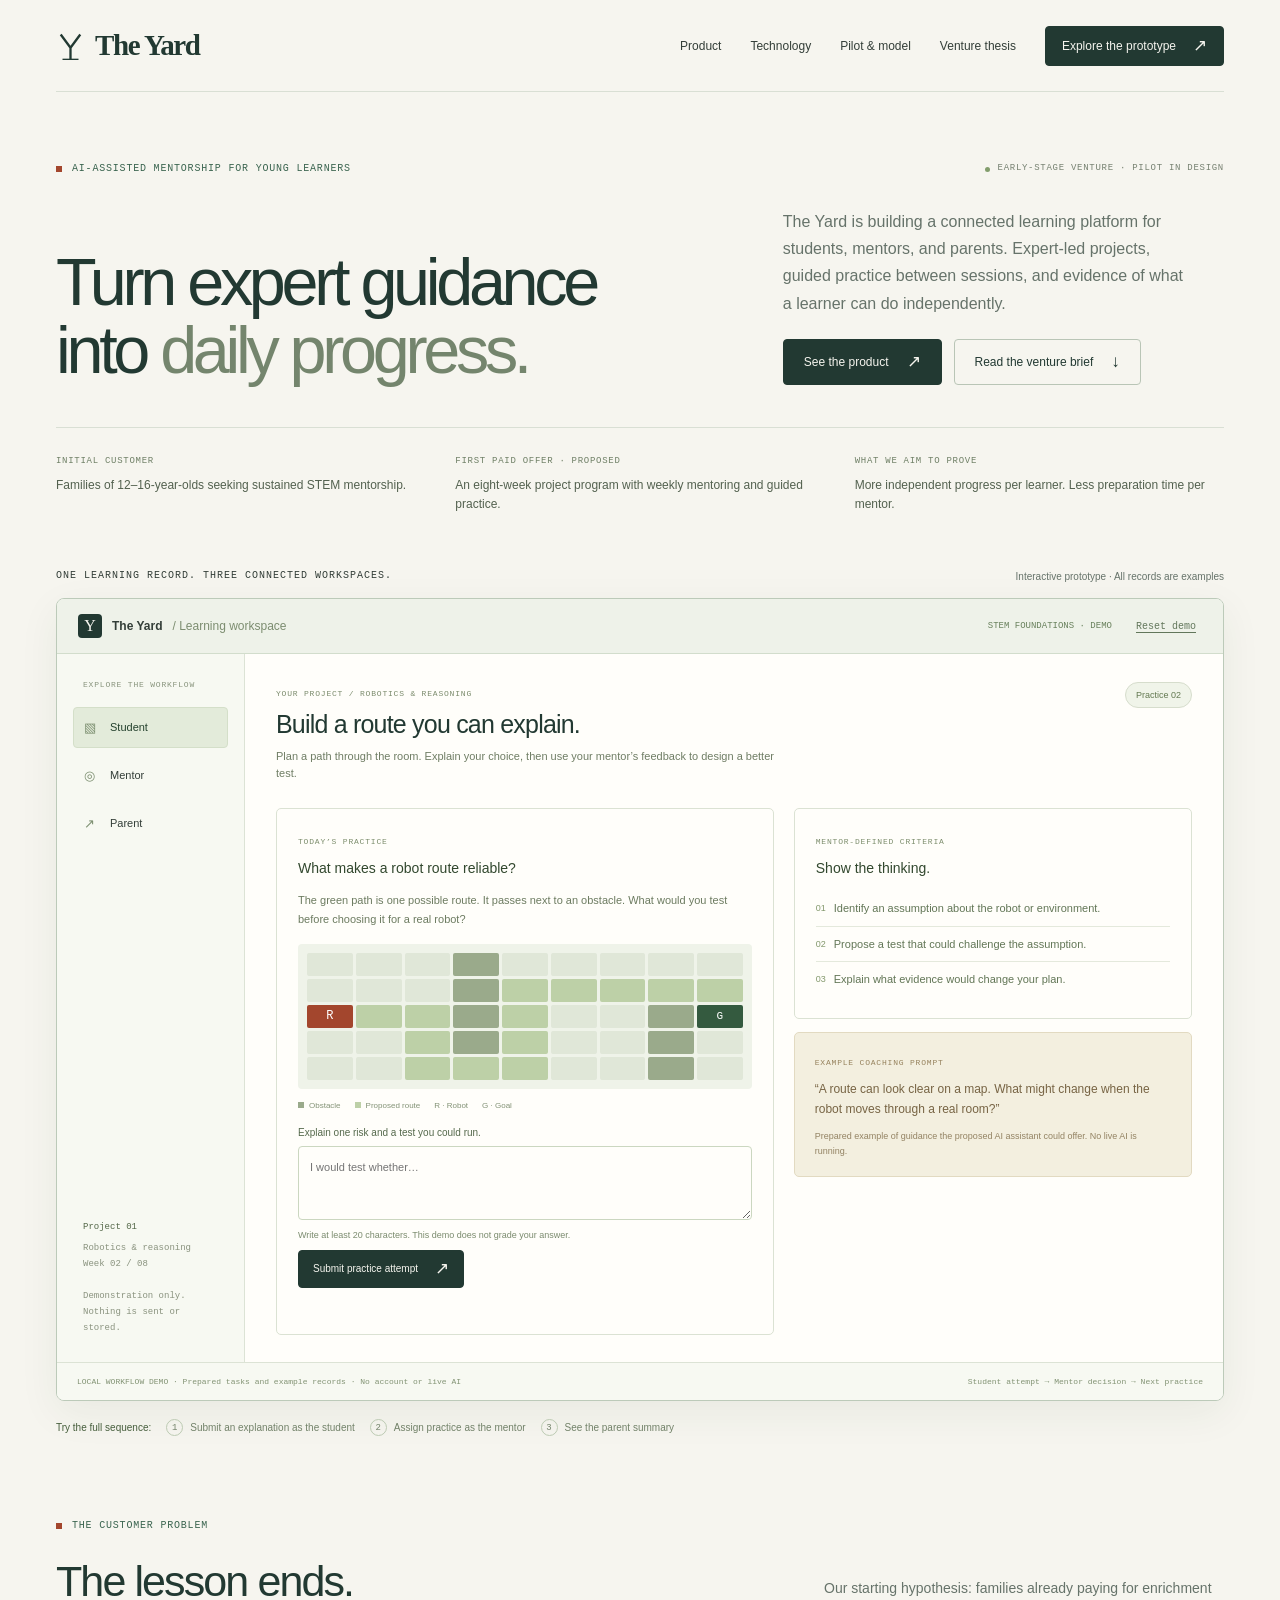
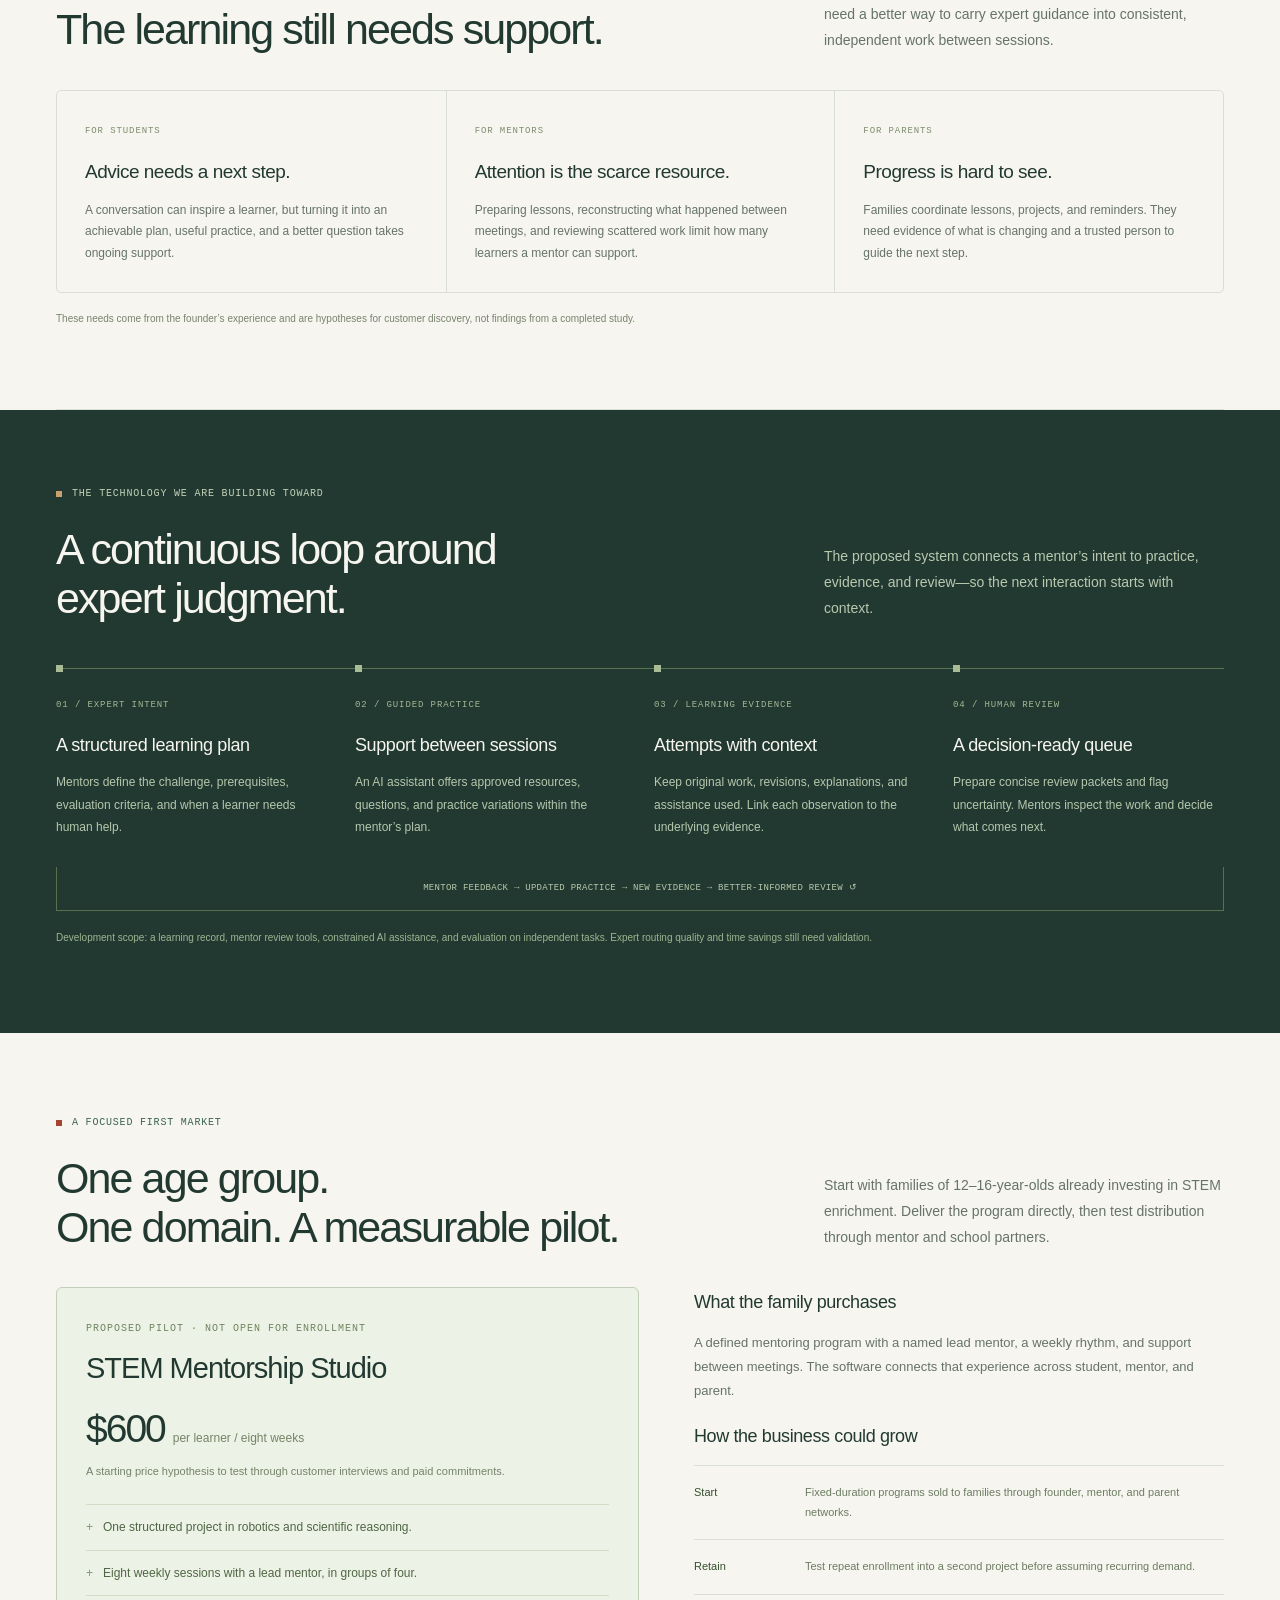
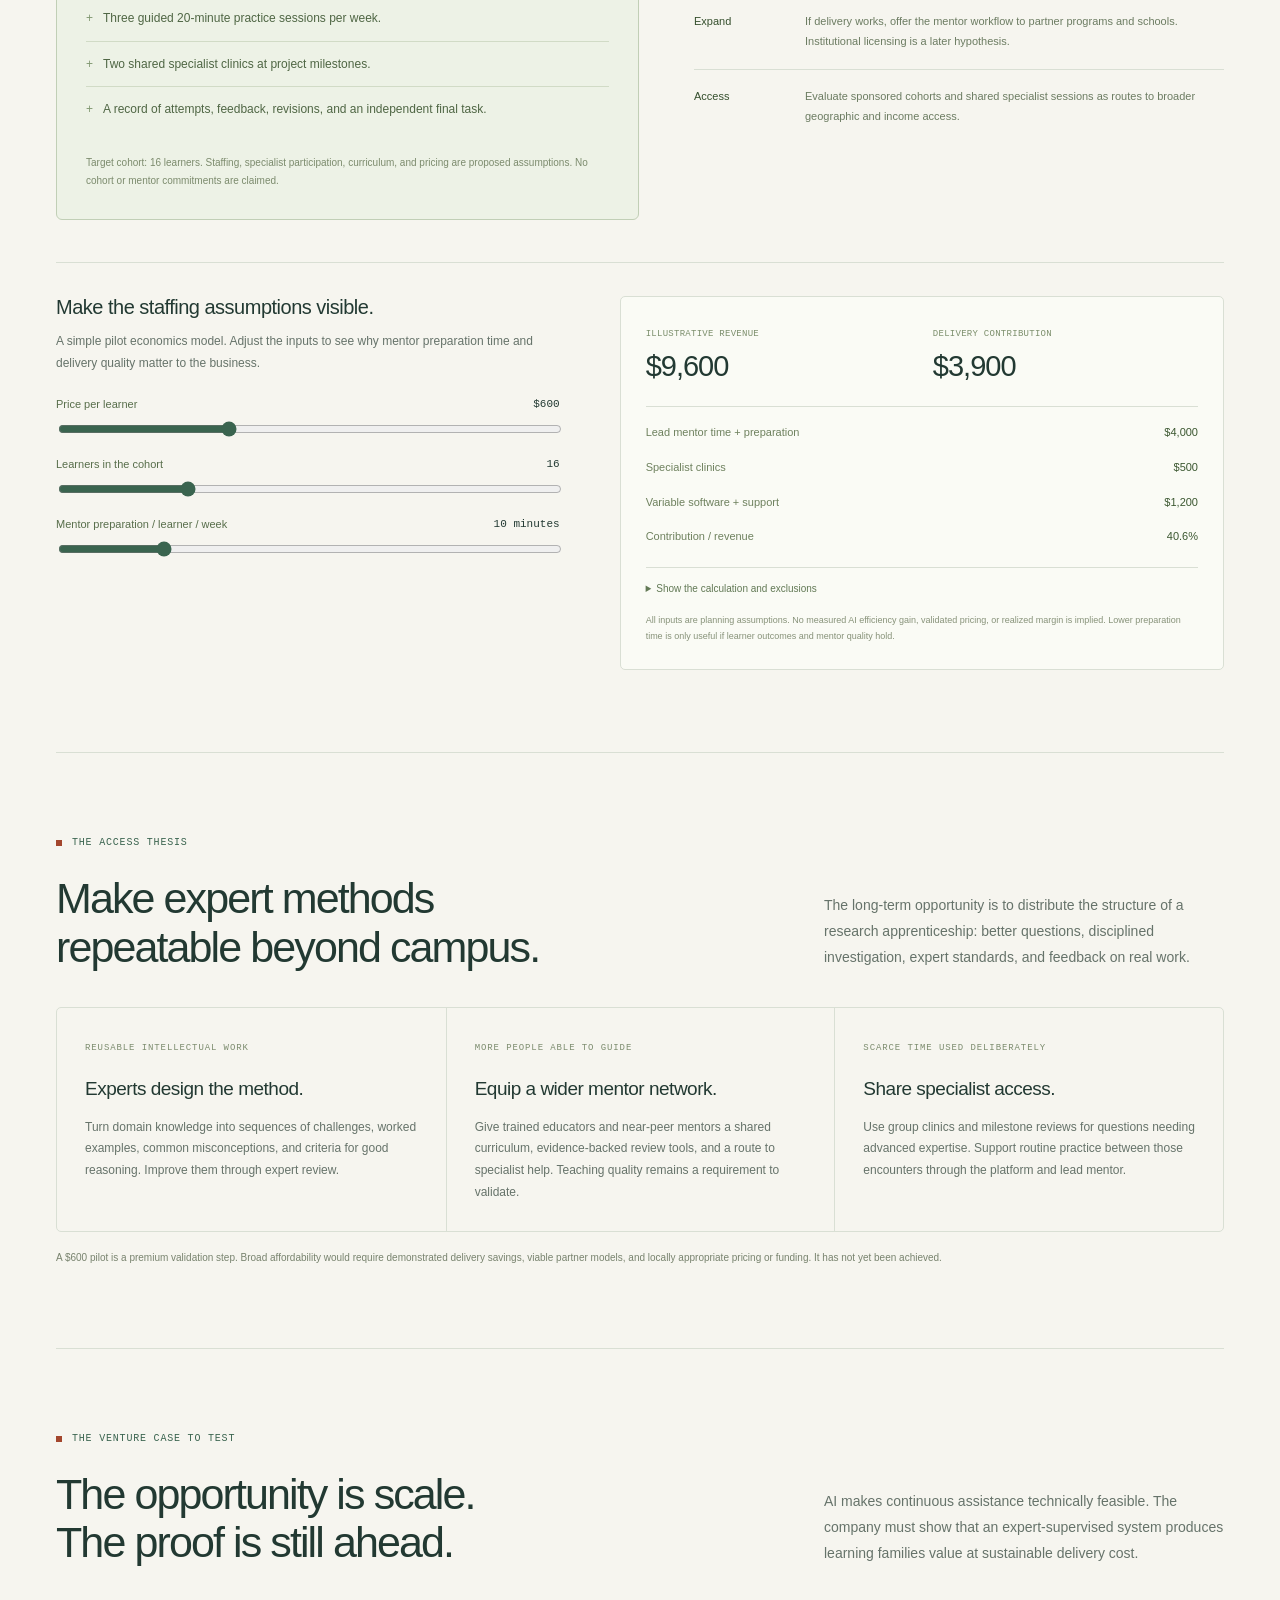
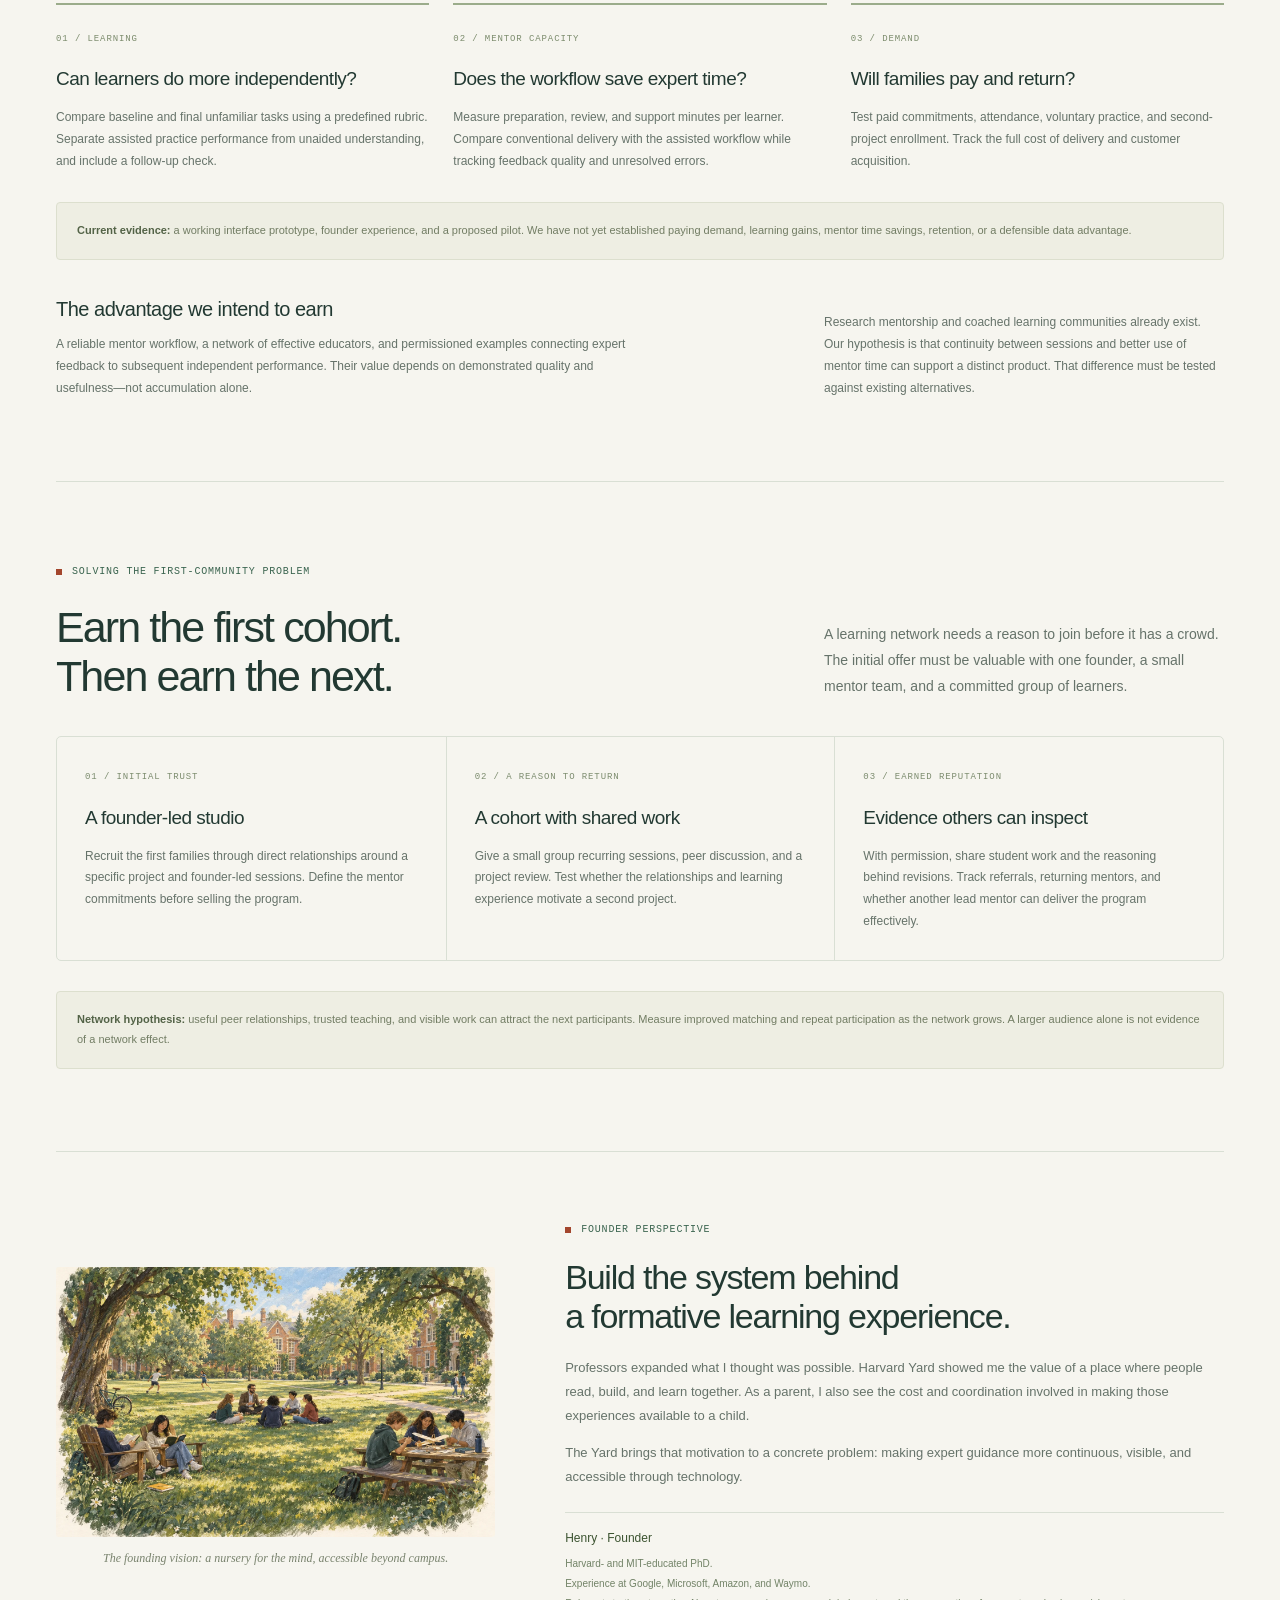
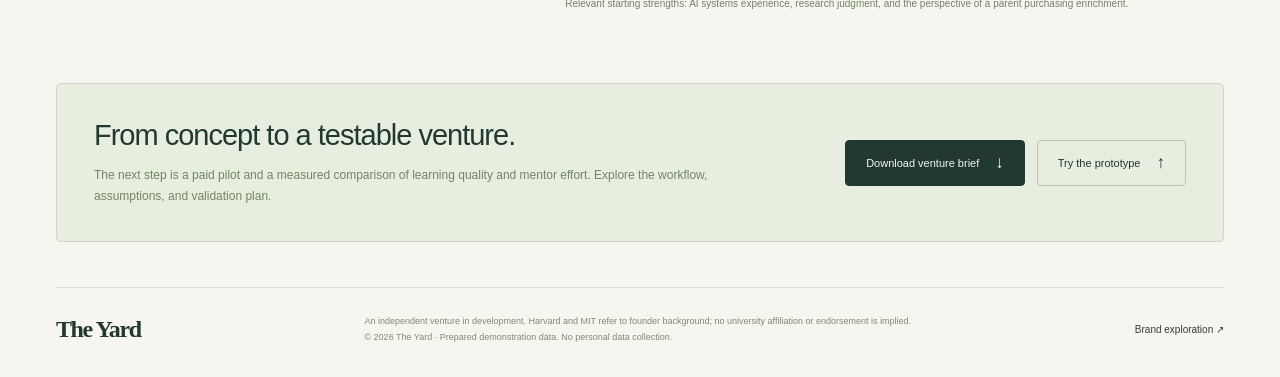
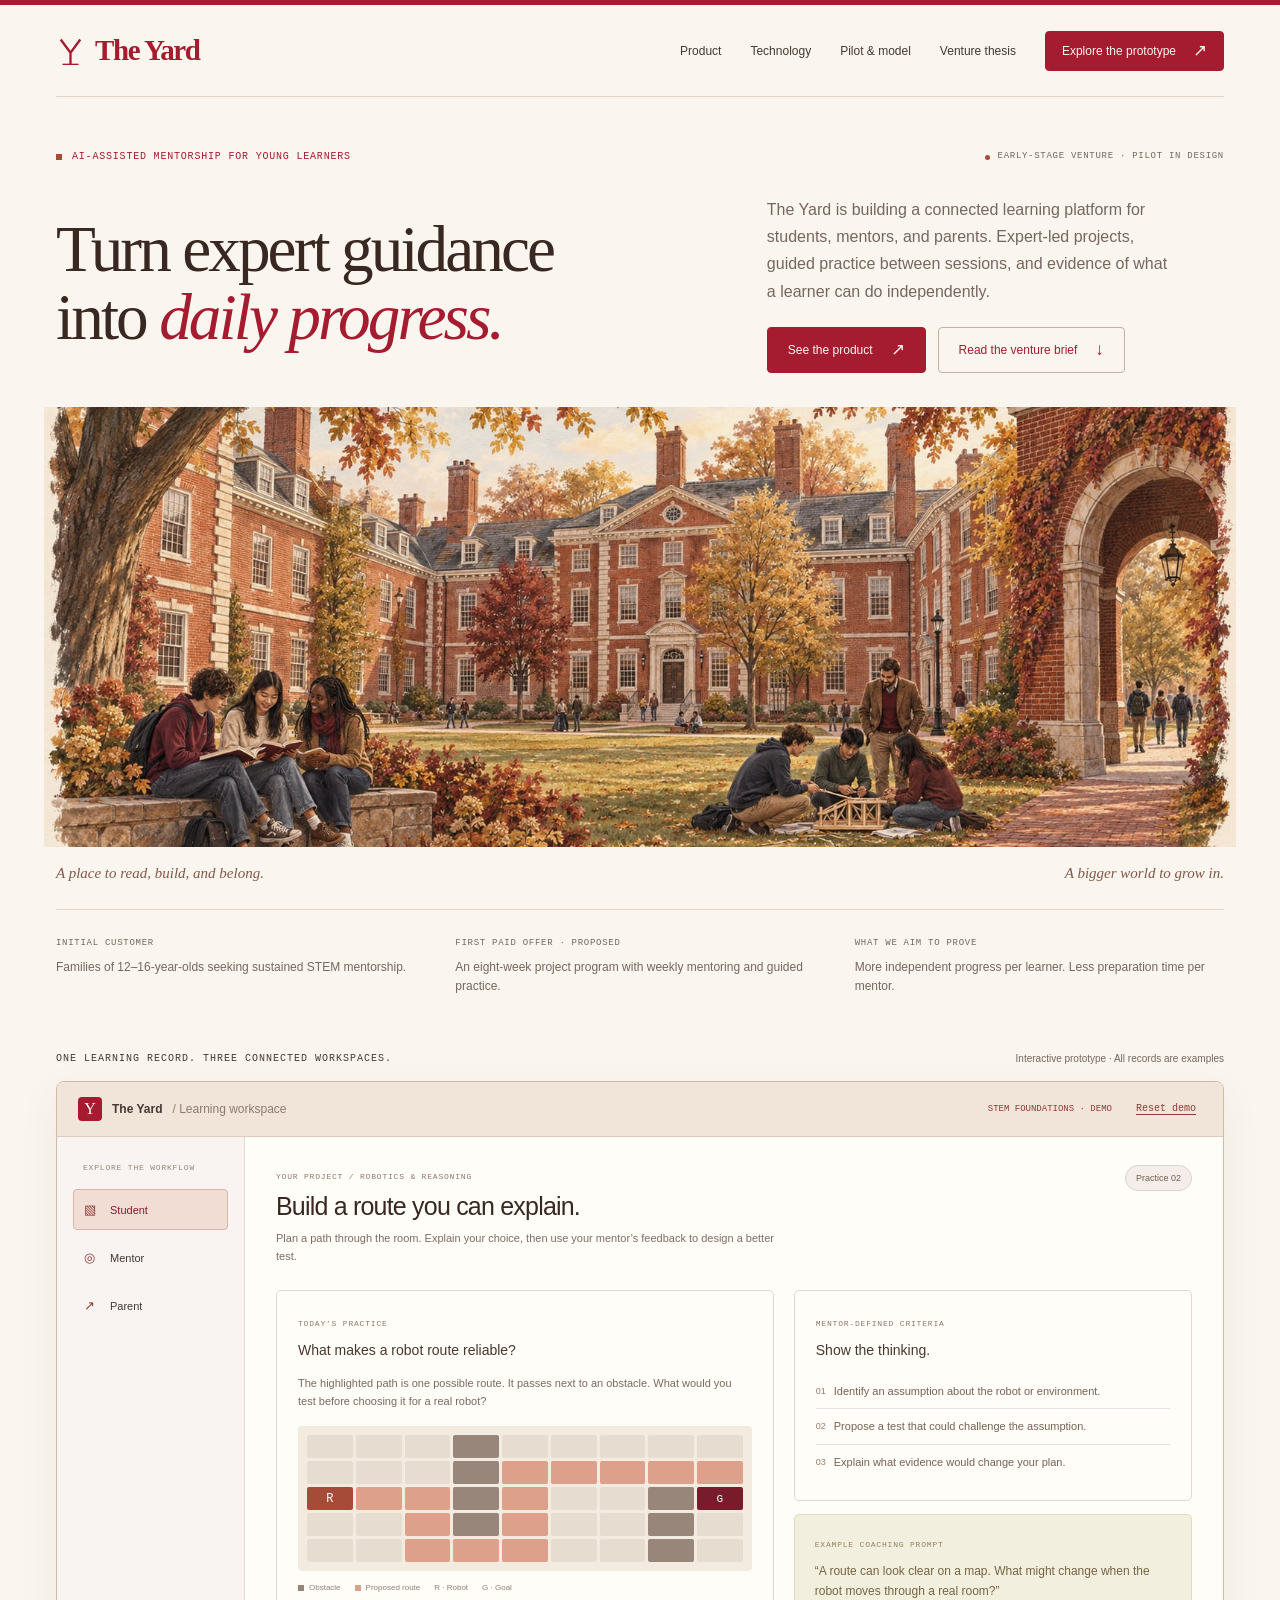
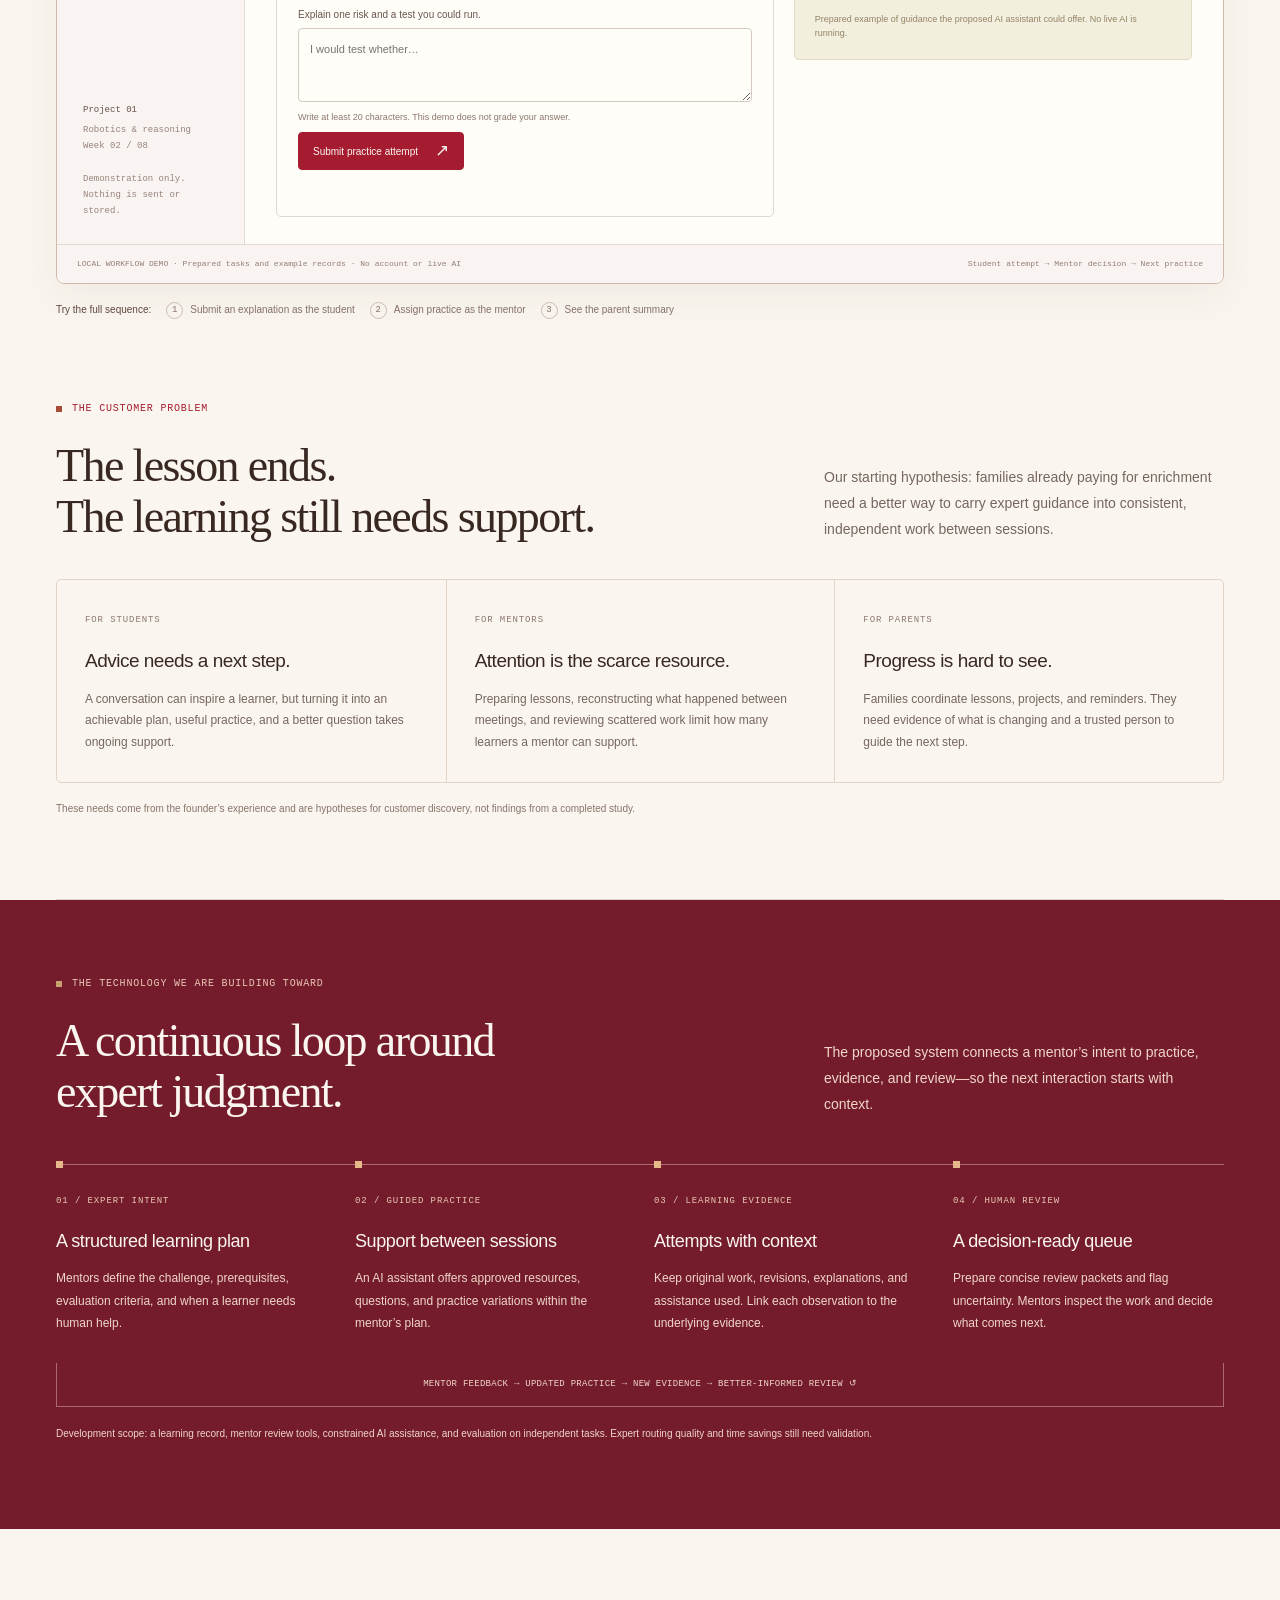
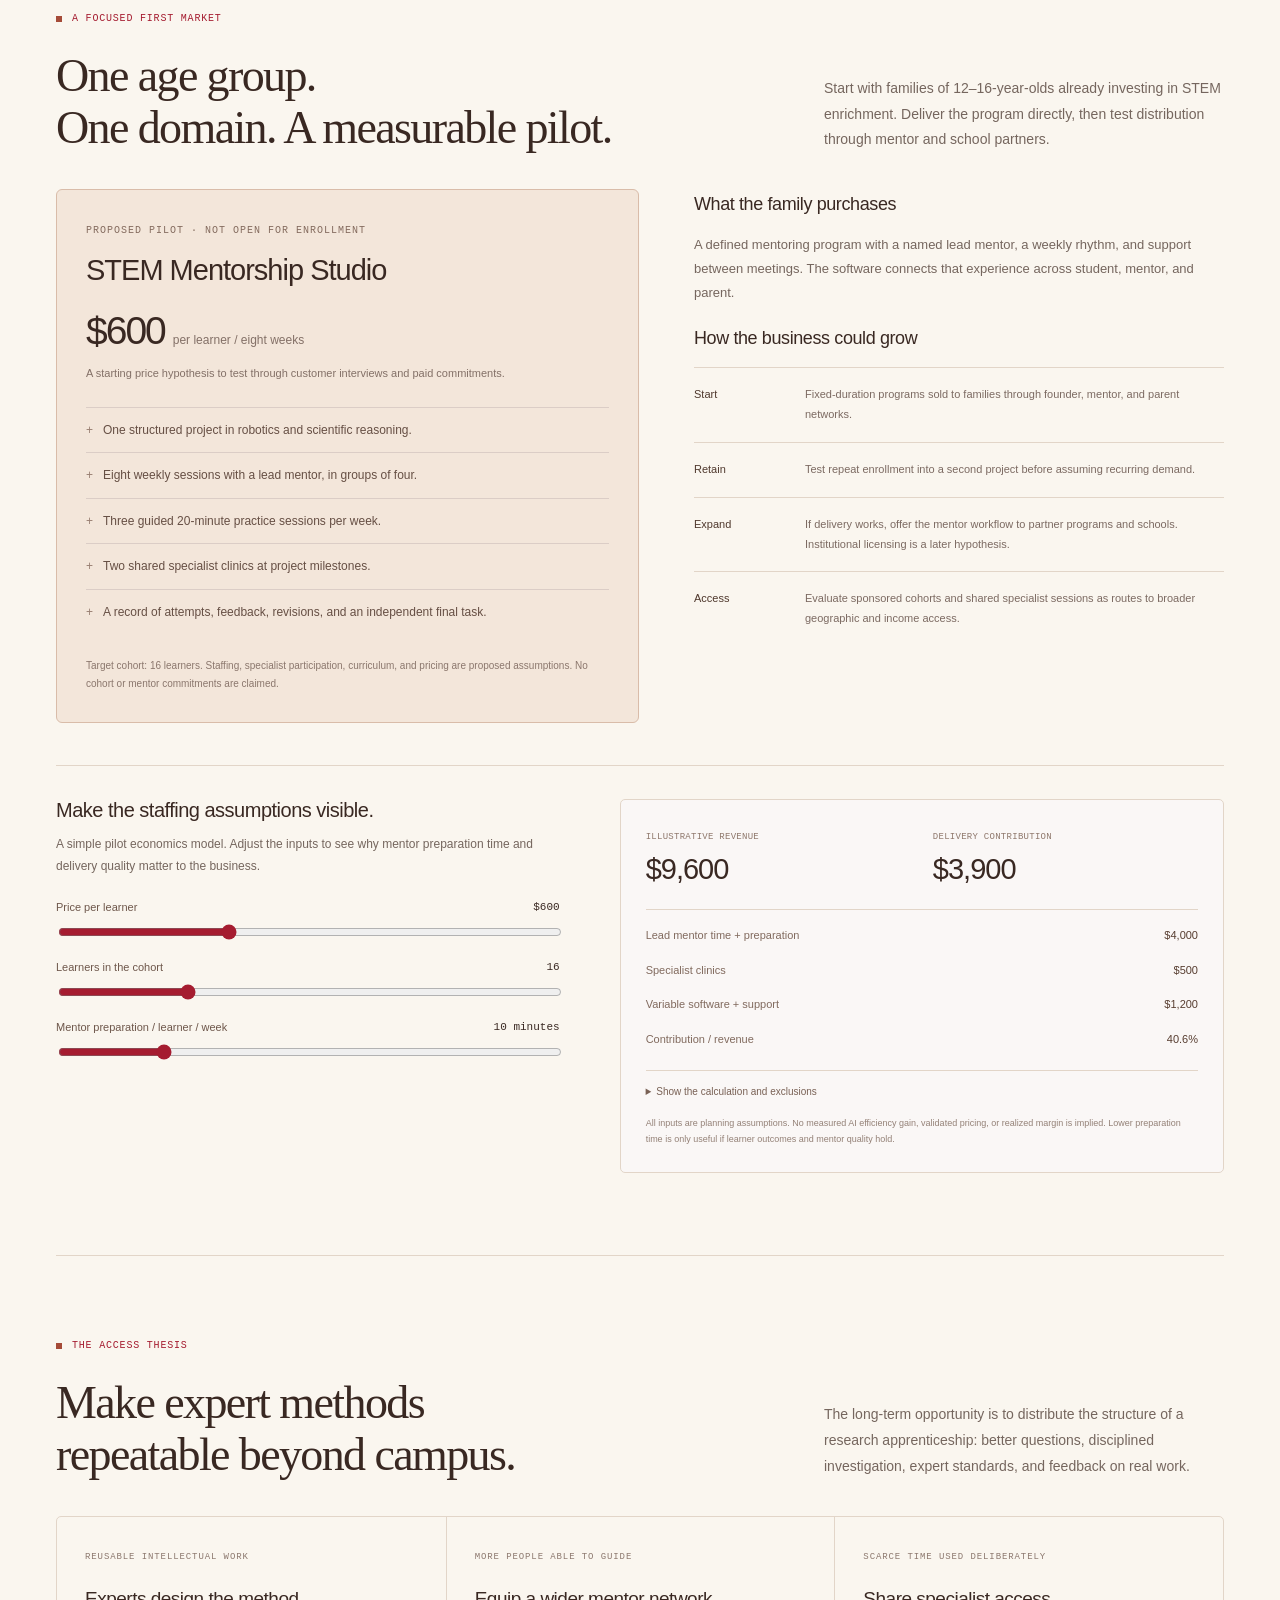
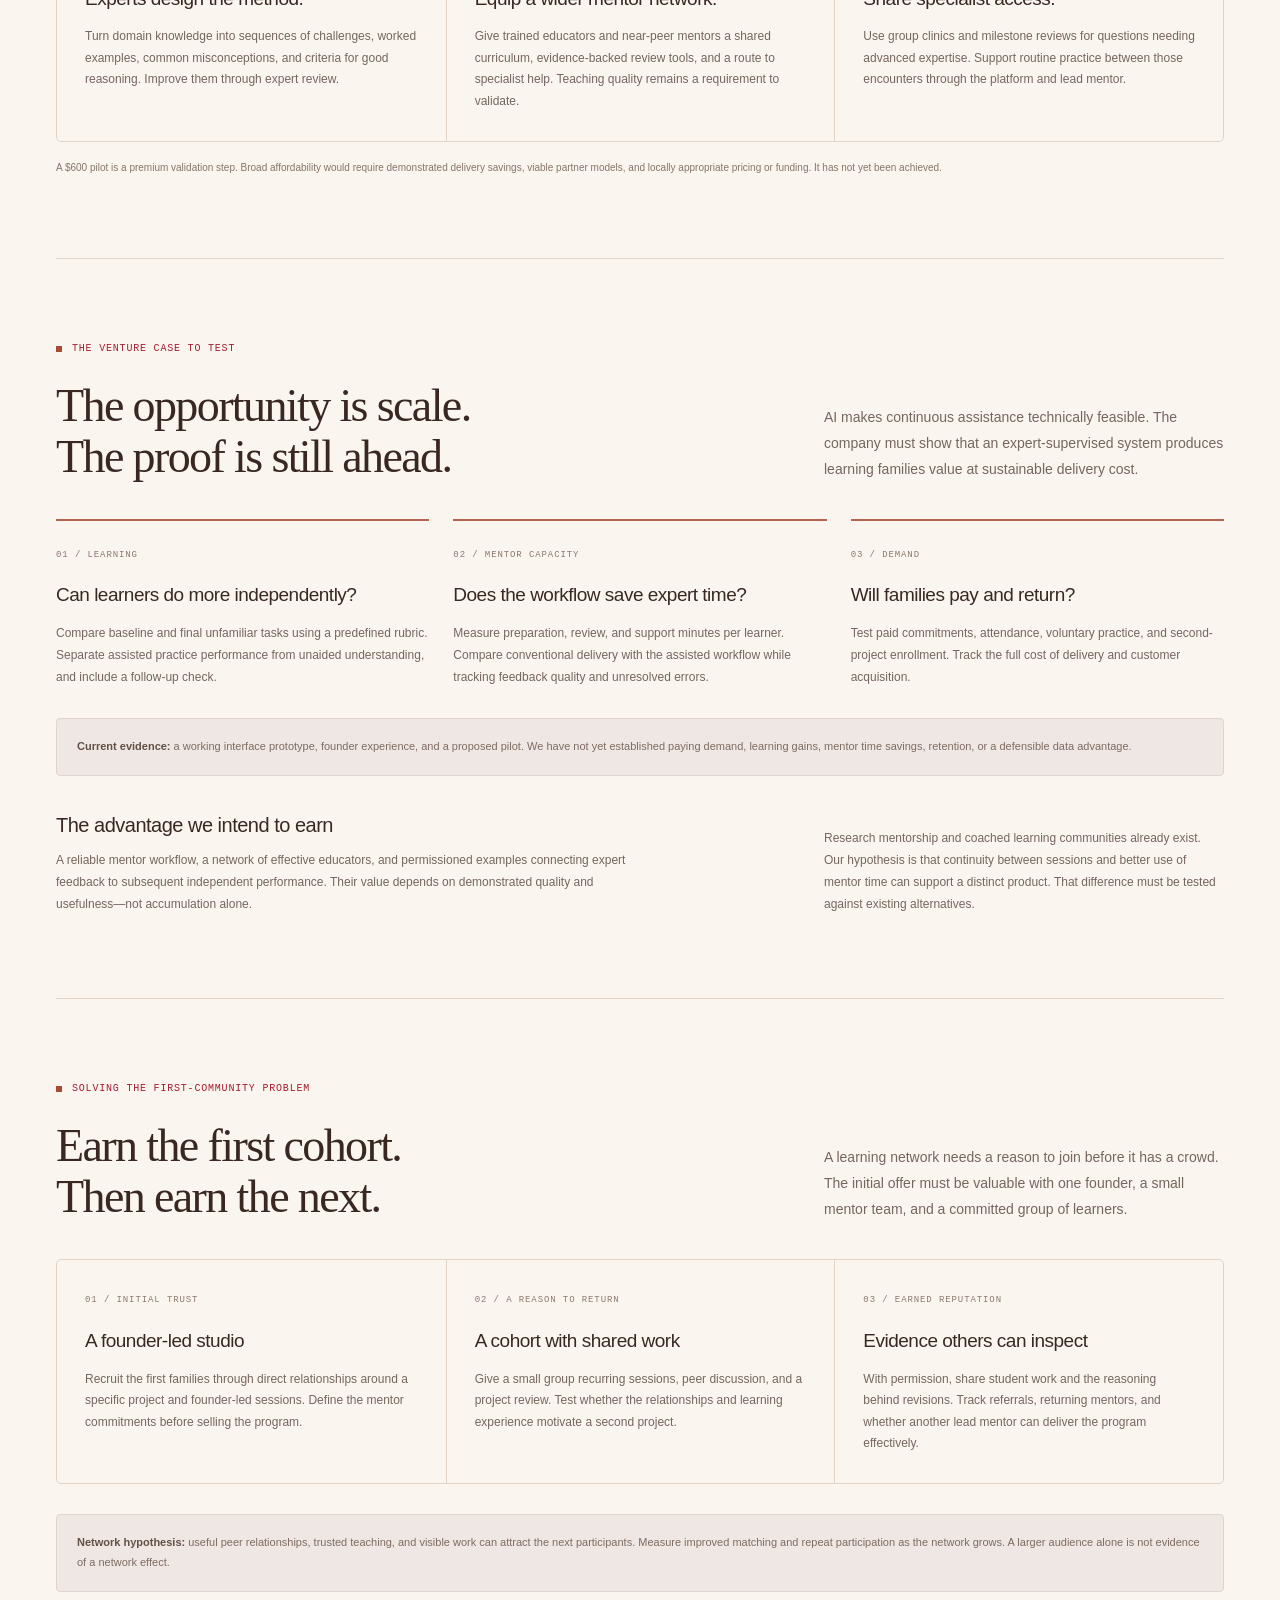
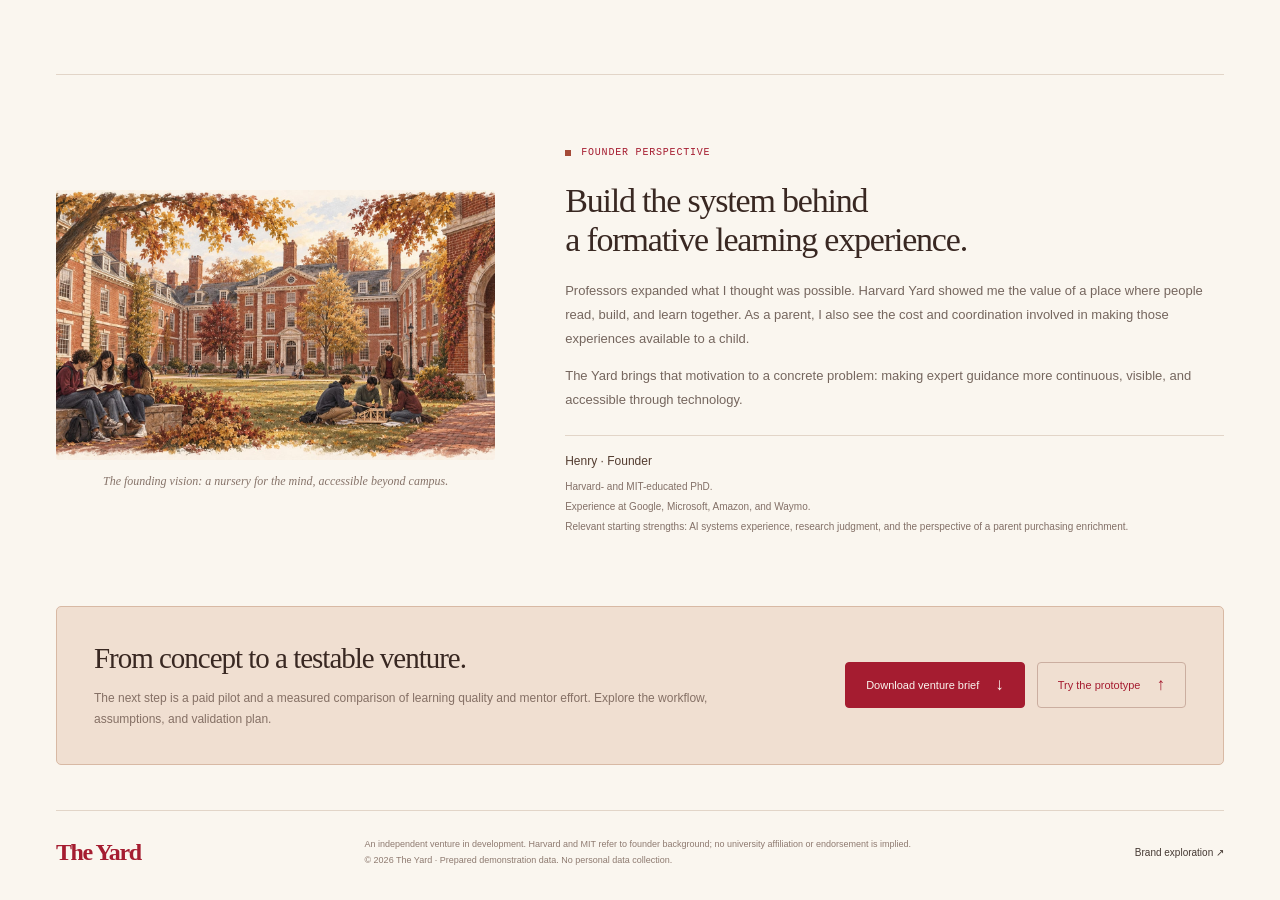
